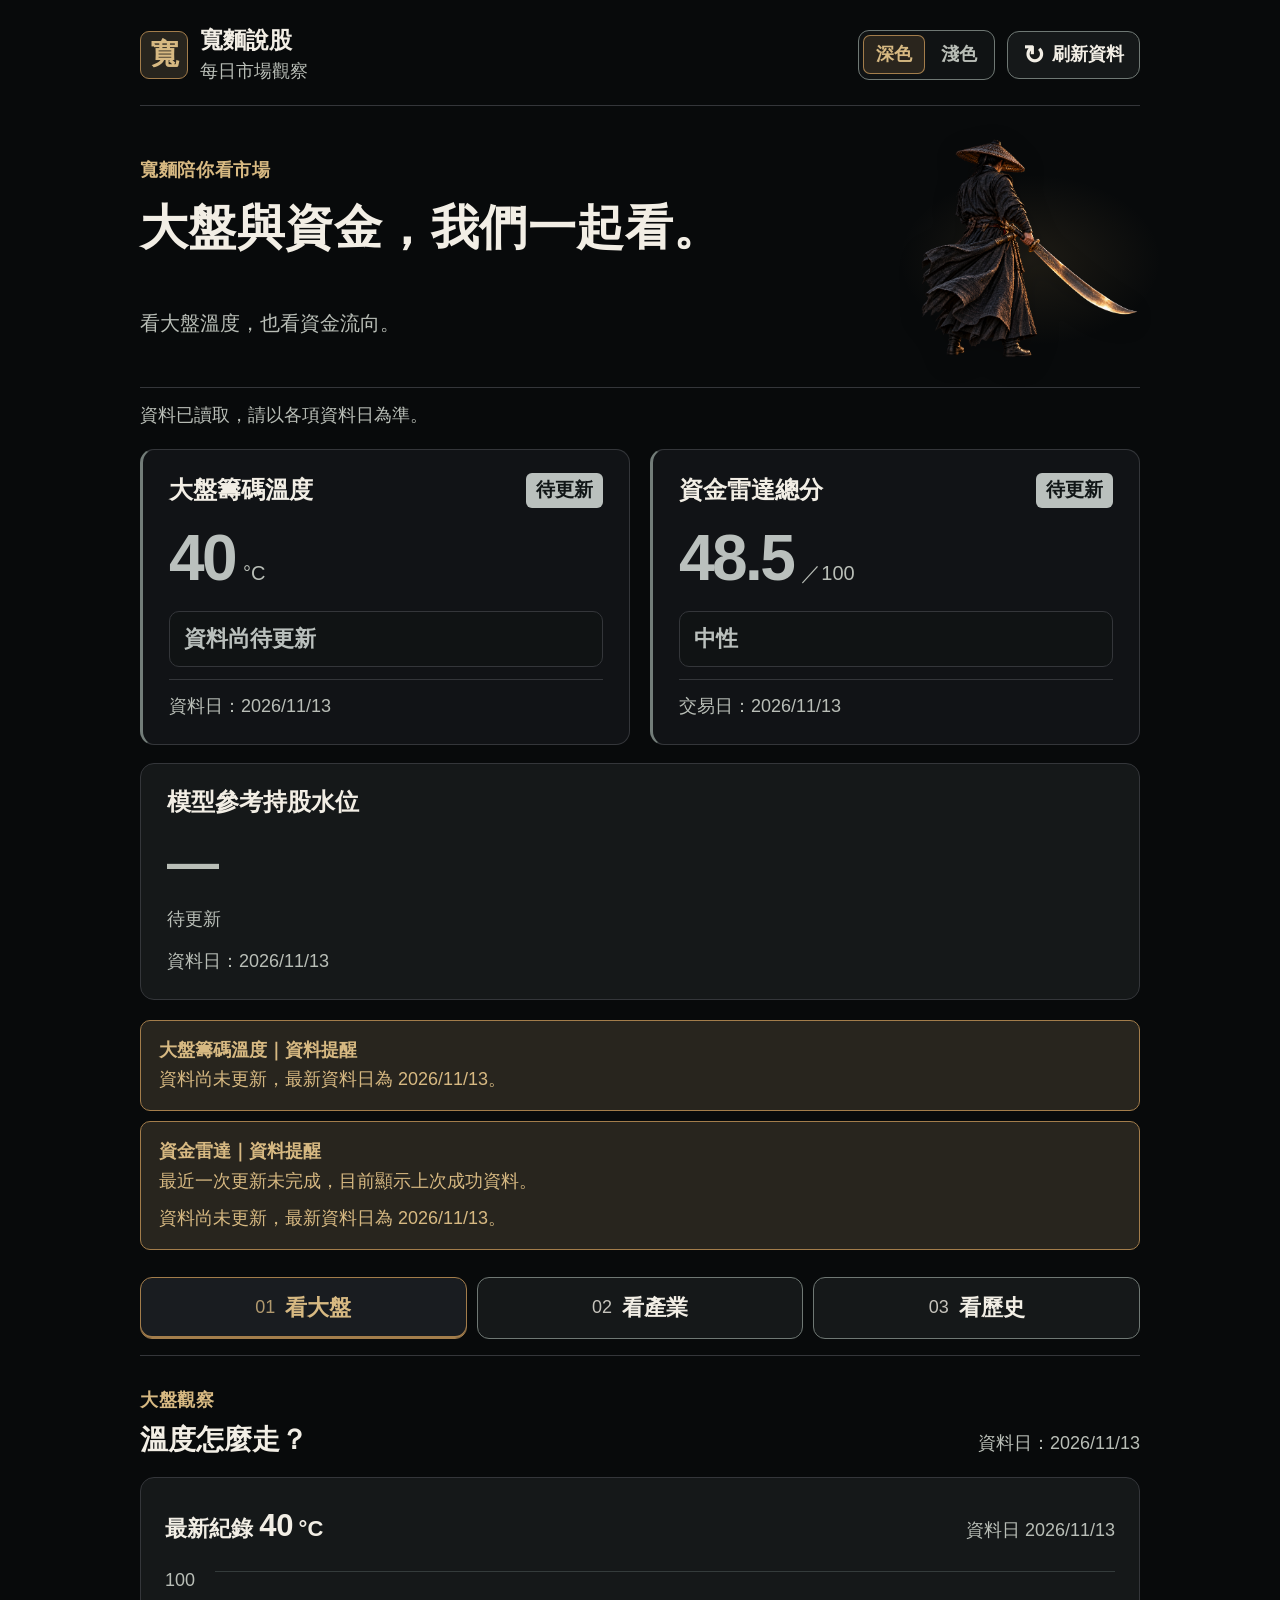
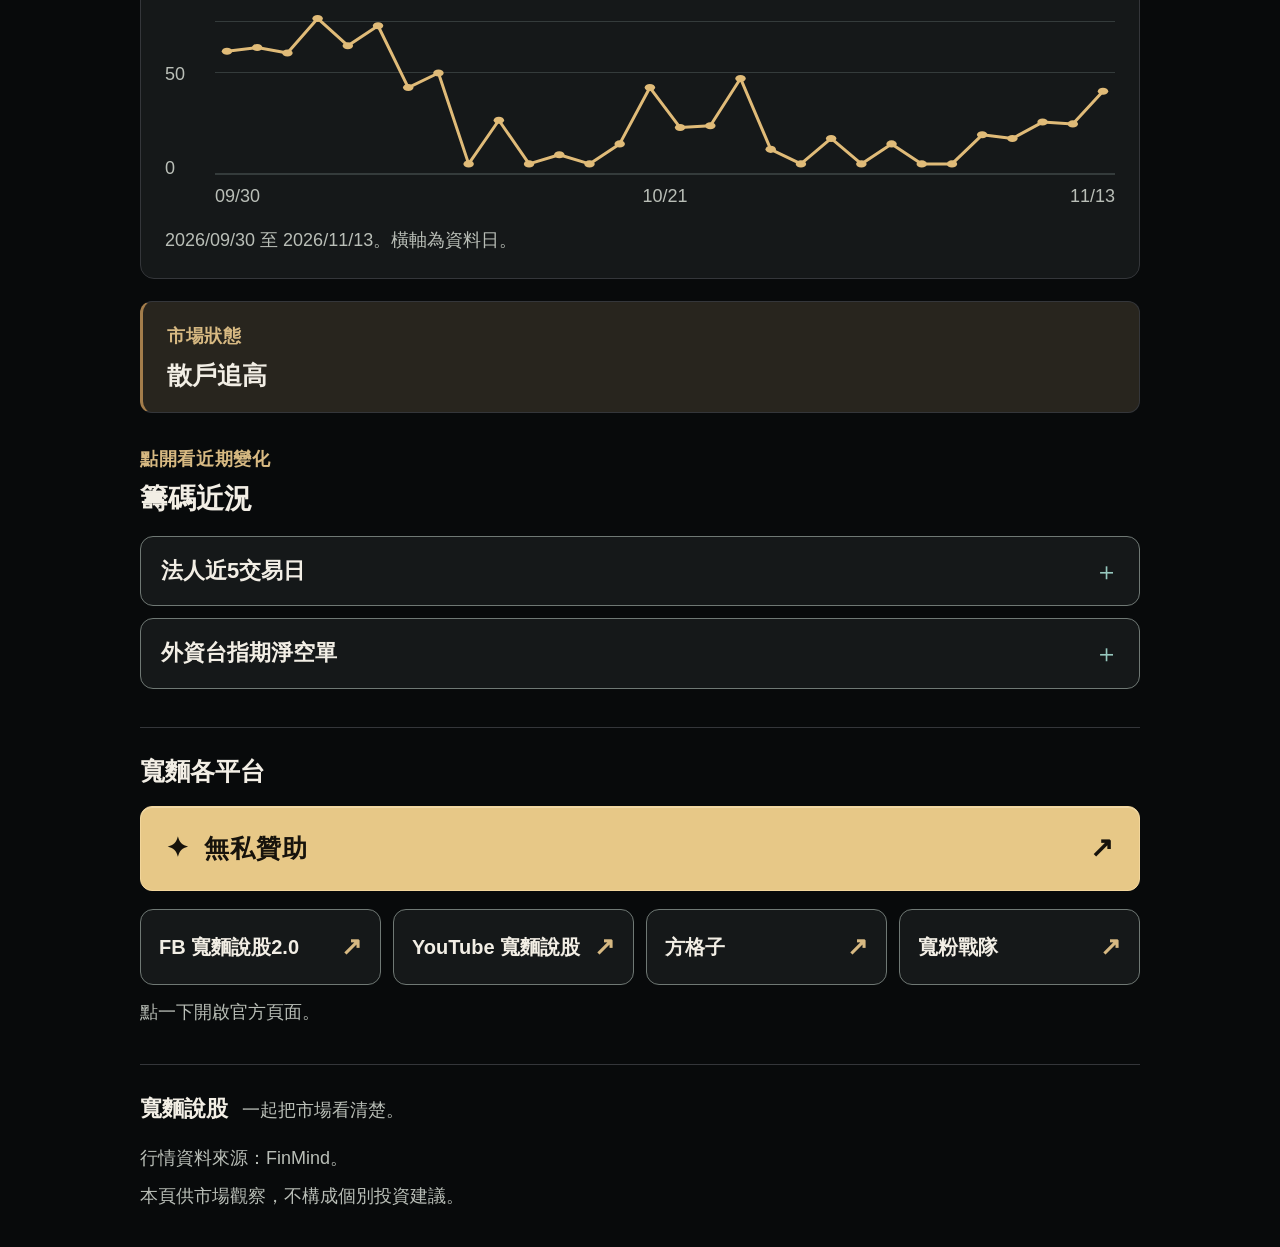
==== web/index.html @ a29a6647 "Update market summary" ====
<!doctype html>
<html lang="zh-Hant-TW" data-theme="dark">
  <head>
    <meta charset="UTF-8">
    <meta name="viewport" content="width=device-width, initial-scale=1">
    <meta id="theme-color" name="theme-color" content="#080A0B">
    <meta name="description" content="寬麵說股：一起看懂大盤籌碼溫度、產業資金與歷史變化。">
    <title>寬麵說股｜大盤與資金雷達</title>
    <script>
      (() => {
        let theme = "dark";
        try { if (localStorage.getItem("kuanmian-theme") === "light") theme = "light"; } catch {}
        document.documentElement.dataset.theme = theme;
        document.getElementById("theme-color").setAttribute("content", theme === "light" ? "#F5F1E9" : "#080A0B");
      })();
    </script>
    <link rel="stylesheet" href="./styles.css?v=20261115-19">
    <script src="./app.js?v=20261115-19" defer></script>
  </head>
  <body>
    <a class="skip-link" href="#main-content">跳到主要內容</a>
    <div class="page-shell">
      <header class="site-header">
        <a class="brand" href="./" aria-label="寬麵說股首頁"><span class="brand-mark" aria-hidden="true">寬</span><span>寬麵說股<span class="brand-subtitle">每日市場觀察</span></span></a>
        <div class="header-actions">
          <button id="theme-toggle" class="theme-toggle" type="button" role="switch" aria-checked="true" aria-label="深色模式，切換為淺色"><span class="theme-option-dark" aria-hidden="true">深色</span><span class="theme-option-light" aria-hidden="true">淺色</span></button>
          <button id="refresh-button" class="refresh-button" type="button"><span aria-hidden="true">↻</span> 刷新資料</button>
        </div>
      </header>

      <main id="main-content">
        <section class="intro" aria-labelledby="page-title">
          <div class="intro-heading"><p class="eyebrow">寬麵陪你看市場</p><h1 id="page-title">大盤與資金，<br class="mobile-break">我們一起看。</h1></div>
          <div id="hero-character-slot" class="hero-character-slot" aria-hidden="true"><img src="./assets/xiaolangke.png?v=20261115-sword" alt="" width="1254" height="1254" decoding="async" draggable="false"></div>
          <p class="intro-copy">看大盤溫度，也看資金流向。</p>
        </section>

        <p id="load-status" class="load-status" role="status" aria-live="polite">正在讀取最新資料…</p>
        <section class="overview-grid" aria-label="市場總覽">
          <article id="temperature-card" class="overview-card temperature-card" data-signal="unavailable">
            <div class="card-topline"><h2>大盤籌碼溫度</h2><span id="temperature-signal" class="card-tag" role="status" aria-live="polite">讀取中</span></div>
            <div class="score-line"><strong id="temperature-score">—</strong><span id="temperature-scale" class="score-unit">°C</span></div>
            <p id="temperature-state" class="card-state">資料讀取中</p>
            <p id="temperature-date" class="data-date">資料日：—</p>
          </article>
          <article id="radar-card" class="overview-card radar-card" data-signal="unavailable">
            <div class="card-topline"><h2>資金雷達總分</h2><span id="radar-signal" class="card-tag" role="status" aria-live="polite">讀取中</span></div>
            <div class="score-line"><strong id="radar-score">—</strong><span id="radar-scale" class="score-unit">／100</span></div>
            <p id="radar-state" class="card-state">資料讀取中</p>
            <p id="radar-date" class="data-date">交易日：—</p>
          </article>
        </section>

        <section id="holding-reference-card" class="holding-reference-card" aria-labelledby="holding-reference-title" data-available="false">
          <h2 id="holding-reference-title">模型參考持股水位</h2>
          <strong id="holding-reference-value" class="holding-reference-value">—</strong>
          <p id="holding-reference-status" class="holding-reference-status" role="status" aria-live="polite">讀取中</p>
          <p id="holding-reference-date" class="holding-reference-date">資料日：—</p>
        </section>

        <div id="data-notices" class="data-notices" aria-live="polite"></div>

        <nav class="view-nav" aria-label="選擇觀察內容">
          <div class="view-tabs" role="tablist" aria-label="市場觀察分頁">
            <button id="tab-market" class="view-tab" type="button" role="tab" aria-selected="true" aria-controls="panel-market" tabindex="0" data-view="market"><span class="nav-number" aria-hidden="true">01</span>看大盤</button>
            <button id="tab-industry" class="view-tab" type="button" role="tab" aria-selected="false" aria-controls="panel-industry" tabindex="-1" data-view="industry"><span class="nav-number" aria-hidden="true">02</span>看產業</button>
            <button id="tab-history" class="view-tab" type="button" role="tab" aria-selected="false" aria-controls="panel-history" tabindex="-1" data-view="history"><span class="nav-number" aria-hidden="true">03</span>看歷史</button>
          </div>
        </nav>

        <section id="panel-market" class="view-panel" role="tabpanel" aria-labelledby="tab-market" tabindex="0">
          <div class="section-heading"><div><p class="eyebrow">大盤觀察</p><h2>溫度怎麼走？</h2></div><p id="market-chart-date" class="section-date">資料日：—</p></div>
          <div id="temperature-chart" class="chart-card"><p class="empty-state">正在讀取溫度趨勢…</p></div>
          <article id="structure-card" class="structure-card"><p class="empty-state">正在讀取市場狀態…</p></article>
          <section class="chips-section" aria-labelledby="chips-title">
            <div class="section-heading"><div><p class="eyebrow">點開看近期變化</p><h2 id="chips-title">籌碼近況</h2></div></div>
            <div class="chips-disclosures">
              <article class="chips-disclosure">
                <button class="chips-toggle" type="button" aria-expanded="false" aria-controls="chips-institutional" data-disclosure="chips-institutional"><span>法人近5交易日</span><span class="disclosure-symbol" aria-hidden="true">＋</span></button>
                <div id="chips-institutional" class="chips-content" hidden><p class="empty-state">尚未取得資料。</p></div>
              </article>
              <article class="chips-disclosure">
                <button class="chips-toggle" type="button" aria-expanded="false" aria-controls="chips-futures" data-disclosure="chips-futures"><span id="chips-futures-title">外資台指期淨空單</span><span class="disclosure-symbol" aria-hidden="true">＋</span></button>
                <div id="chips-futures" class="chips-content" hidden><p class="empty-state">尚未取得資料。</p></div>
              </article>
            </div>
          </section>
        </section>

        <section id="panel-industry" class="view-panel" role="tabpanel" aria-labelledby="tab-industry" tabindex="0" hidden>
          <div class="section-heading"><div><p class="eyebrow">產業資金觀察</p><h2>細產業資金前 10</h2></div><p id="industry-date" class="section-date">資料日：—</p></div>
          <p id="industry-description" class="section-description">只列資金分數前 10 個細產業，點開看產業變化。</p>
          <div id="industry-list" class="industry-list"><p class="empty-state">正在讀取產業資料…</p></div>
        </section>

        <section id="panel-history" class="view-panel" role="tabpanel" aria-labelledby="tab-history" tabindex="0" hidden>
          <div class="section-heading"><div><p class="eyebrow">回頭看變化</p><h2>兩套紀錄，分開看</h2></div></div>
          <p class="section-description">溫度依來源資料日排列；雷達依每日整理日排列。雷達整理日並非交易日，主卡另列最新來源交易日。</p>
          <section class="history-section" aria-labelledby="temperature-history-title">
            <div class="history-heading"><h3 id="temperature-history-title">大盤籌碼溫度</h3><p id="temperature-history-dates" class="section-date">資料期間：—</p></div>
            <div id="temperature-history-chart" class="chart-card"><p class="empty-state">正在讀取歷史資料…</p></div>
            <div id="temperature-history-records"></div>
          </section>
          <section class="history-section" aria-labelledby="radar-history-title">
            <div class="history-heading"><h3 id="radar-history-title">資金分數歷史</h3><p id="radar-history-dates" class="section-date">整理期間：—</p></div>
            <div id="radar-history-chart" class="chart-card"><p class="empty-state">正在讀取歷史資料…</p></div>
            <div id="radar-history-records"></div>
          </section>
        </section>
        <section class="platform-section" aria-labelledby="platform-title">
          <h2 id="platform-title">寬麵各平台</h2>
          <a class="support-link" href="https://portaly.cc/widenoodlestalkstocks/support" target="_blank" rel="noopener noreferrer"><span class="support-mark" aria-hidden="true">✦</span><span>無私贊助</span><span class="support-open" aria-hidden="true">↗</span></a>
          <nav class="platform-grid" aria-label="寬麵各平台連結">
            <a class="platform-link" href="https://www.facebook.com/Windenoodles" target="_blank" rel="noopener noreferrer"><span>FB 寬麵說股2.0</span><span class="platform-open" aria-hidden="true">↗</span></a>
            <a class="platform-link" href="https://www.youtube.com/@widenoodlestalkstocks" target="_blank" rel="noopener noreferrer" aria-label="YouTube 寬麵說股"><span>YouTube <span class="platform-name">寬麵說股</span></span><span class="platform-open" aria-hidden="true">↗</span></a>
            <a class="platform-link" href="https://vocus.cc/salon/widenoodlestalkstock" target="_blank" rel="noopener noreferrer" aria-label="方格子 寬麵的股海踏浪筆記"><span>方格子</span><span class="platform-open" aria-hidden="true">↗</span></a>
            <a class="platform-link" href="https://portaly.cc/widenoodlestalkstocks/pages/about" target="_blank" rel="noopener noreferrer" aria-label="寬粉戰隊 官方加入流程"><span>寬粉戰隊</span><span class="platform-open" aria-hidden="true">↗</span></a>
          </nav>
          <p class="platform-hint">點一下開啟官方頁面。</p>
        </section>
      </main>

      <footer class="site-footer">
        <div class="footer-brand">寬麵說股<span>一起把市場看清楚。</span></div>
        <p>行情資料來源：FinMind。</p>
        <p>本頁供市場觀察，不構成個別投資建議。</p>
      </footer>
    </div>
    <noscript><p class="noscript-message">請啟用瀏覽器的 JavaScript，以查看資料與切換內容。</p></noscript>
  </body>
</html>
---- web/styles.css ----
:root{color-scheme:dark;--bg:#080A0B;--panel:#151819;--panel-deep:#101314;--line:#34363A;--control-line:#6F7874;--text:#F2EEE5;--muted:#B9BEB7;--gold:#A37D4B;--gold-text:#D7B982;--gold-soft:#28251E;--cyan:#96C8BE;--teal-soft:#182725;--hover:#222724;--selected:#2A251D;--selected-ink:#D7B982;--tab-active:#191C20;--chart-grid:#343B3B;--chart-temperature:#E0BB78;--chart-radar:#96C8BE;--signal-tag-text:#111617;--radius:14px}
:root[data-theme="light"]{color-scheme:light;--bg:#F5F1E9;--panel:#FFFDFA;--panel-deep:#EEEAE1;--line:#CBC6BA;--control-line:#858575;--text:#253B3C;--muted:#505F5D;--gold:#AC854B;--gold-text:#77531F;--gold-soft:#EEE3CE;--cyan:#28615C;--teal-soft:#E3EFEB;--hover:#EDE7D9;--selected:#294544;--selected-ink:#FFFDF6;--chart-grid:#D8D1C2;--chart-temperature:#94682D;--chart-radar:#28615C;--signal-tag-text:#FFFFFF}
*{box-sizing:border-box}
html{scroll-behavior:smooth;scroll-padding-top:100px}
body{margin:0;background:var(--bg);color:var(--text);font-family:"Noto Sans TC","Microsoft JhengHei",-apple-system,BlinkMacSystemFont,"Segoe UI",sans-serif;font-size:18px;line-height:1.65;-webkit-font-smoothing:antialiased}
button,a{-webkit-tap-highlight-color:transparent;touch-action:manipulation}
button{font:inherit;color:inherit;cursor:pointer}
button:disabled{cursor:wait;opacity:.65}
a{color:var(--cyan);text-underline-offset:5px}
button:focus-visible,a:focus-visible,summary:focus-visible,[tabindex="0"]:focus-visible{outline:3px solid var(--cyan);outline-offset:5px}
button:focus:not(:focus-visible),[tabindex="0"]:focus:not(:focus-visible){outline:none}
[hidden]{display:none!important}
h1,h2,h3,p{margin:0}
h1,h2,h3{line-height:1.35}
h2{font-size:28px;font-weight:750}
h3{font-size:23px}
.page-shell{width:min(1064px,100%);margin:auto;padding:0 32px}
.skip-link{position:absolute;top:-90px;left:20px;z-index:30;background:var(--text);color:var(--panel);padding:10px 18px;border-radius:8px}
.skip-link:focus{top:10px}
.site-header{display:flex;align-items:center;justify-content:space-between;gap:18px;padding:26px 0 22px;border-bottom:1px solid var(--line)}
.brand{display:flex;align-items:center;gap:12px;text-decoration:none;color:var(--text);font-size:23px;font-weight:750;line-height:1.3}
.brand-mark{display:grid;place-items:center;width:48px;height:48px;border:1px solid var(--gold);border-radius:9px;background:var(--gold-soft);color:var(--gold-text);font-family:"Noto Serif TC","PMingLiU",serif;font-size:29px}
.brand-subtitle{display:block;margin-top:4px;color:var(--muted);font-size:18px;font-weight:400}
.refresh-button{flex-shrink:0;display:flex;align-items:center;justify-content:center;gap:7px;min-height:48px;padding:8px 15px;background:var(--panel);border:1px solid var(--control-line);border-radius:12px;font-size:18px;font-weight:600}
.refresh-button>span{font-size:26px;line-height:1}
.header-actions{display:flex;align-items:center;gap:12px}
.theme-toggle{display:flex;align-items:center;gap:3px;min-height:50px;padding:4px;border:1px solid var(--control-line);border-radius:11px;background:var(--panel-deep);font-size:18px;font-weight:650;line-height:1.4}
.theme-toggle>span{display:block;min-width:62px;padding:7px 12px;border-radius:7px;color:var(--muted)}
:root:not([data-theme="light"]) .theme-option-dark,:root[data-theme="light"] .theme-option-light{background:var(--selected);color:var(--selected-ink);box-shadow:inset 0 0 0 1px var(--gold)}
:root[data-theme="light"]{--tab-active:#EEE3CE}
.intro{position:relative;display:grid;grid-template-columns:minmax(0,1fr) 220px;column-gap:28px;row-gap:10px;align-items:center;padding:32px 0 30px;margin-bottom:10px}
.intro::after{content:"";position:absolute;bottom:0;left:0;width:100%;height:1px;background:var(--line);pointer-events:none}
.intro-heading{grid-column:1;grid-row:1;min-width:0}
.eyebrow{color:var(--gold-text);font-size:18px;font-weight:650;letter-spacing:.035em}
.intro h1{margin-top:10px;font-size:clamp(34px,4.6vw,48px);letter-spacing:.01em}
.intro-copy{grid-column:1;grid-row:2;color:var(--muted);font-size:20px;max-width:700px}
.mobile-break{display:none}
.hero-character-slot{position:relative;isolation:isolate;grid-column:2;grid-row:1/span 2;justify-self:end;align-self:center;width:220px;max-height:220px;pointer-events:none}
.hero-character-slot::before{content:"";position:absolute;z-index:-1;inset:15% -12% 4%;border-radius:50%;background:radial-gradient(ellipse,rgba(183,150,94,.13),transparent 68%)}
.hero-character-slot img{display:block;width:100%;height:auto;max-height:220px;object-fit:contain;filter:drop-shadow(0 6px 12px rgba(0,0,0,.2))}
.hero-character-slot:empty{display:none}
.intro:has(.hero-character-slot:empty){grid-template-columns:minmax(0,1fr)}
.load-status{color:var(--muted);margin:13px 0 18px;min-height:30px;font-size:18px}
.overview-grid{display:grid;grid-template-columns:1fr 1fr;gap:20px}
.overview-card{display:flex;flex-direction:column;padding:23px 26px;border:1px solid var(--line);border-radius:var(--radius);background:var(--panel);min-width:0}
.radar-card{border-top-color:var(--cyan)}
.card-topline{display:flex;align-items:center;justify-content:space-between;gap:8px;flex-wrap:wrap}
.card-topline h2{font-size:24px}
.card-tag{font-size:18px;color:var(--gold-text);background:var(--gold-soft);padding:2px 10px;border-radius:7px;max-width:100%;white-space:normal;overflow-wrap:anywhere}
.radar-card .card-tag{color:var(--cyan);background:var(--teal-soft)}
.score-line{display:flex;align-items:baseline;flex-wrap:wrap;gap:6px 8px;min-width:0;max-width:100%;margin-top:12px;line-height:1.25}
.score-line strong{font-size:64px;font-weight:750;line-height:1.2;letter-spacing:-.04em;color:var(--text);font-variant-numeric:tabular-nums}
.score-unit{font-size:20px;color:var(--muted);white-space:nowrap}
.card-state{align-self:stretch;min-width:0;max-width:100%;margin:14px 0 0;padding:10px 14px;border:1px solid var(--line);border-radius:10px;background:var(--panel-deep);font-size:22px;font-weight:650;line-height:1.55;white-space:normal;overflow-wrap:anywhere}
.data-date{margin-top:12px;padding-top:12px;border-top:1px solid var(--line);font-size:18px;color:var(--muted);overflow-wrap:anywhere}
.data-notices:empty{display:none}
.holding-reference-card{display:flex;flex-direction:column;min-width:0;margin-top:18px;padding:22px 26px;border:1px solid var(--line);border-radius:var(--radius);background:var(--panel)}
.holding-reference-card h2{font-size:24px;overflow-wrap:anywhere}
.holding-reference-value{display:block;max-width:100%;margin-top:12px;color:var(--gold-text);font-size:52px;font-weight:750;line-height:1.2;font-variant-numeric:tabular-nums;overflow-wrap:anywhere}
.holding-reference-status{margin-top:12px;color:var(--muted);font-size:18px;overflow-wrap:anywhere}
.holding-reference-date{margin-top:12px;color:var(--muted);font-size:18px;overflow-wrap:anywhere}
.holding-reference-card[data-available="false"] .holding-reference-value{color:var(--muted)}
@media(max-width:600px){.holding-reference-card{padding:18px;margin-top:15px}.holding-reference-card h2{font-size:22px}.holding-reference-value{font-size:48px}}
.data-notices{margin-top:20px}
.notice{padding:15px 18px;margin-top:10px;border:1px solid var(--gold);border-radius:10px;background:var(--gold-soft);color:var(--gold-text);overflow-wrap:anywhere}
.notice strong{display:block}
.notice p+p{margin-top:8px}
.view-nav{position:sticky;top:0;z-index:10;background:var(--bg);padding:18px 0 16px;border-bottom:1px solid var(--line);margin-top:9px}
.view-tabs{display:grid;grid-template-columns:repeat(3,minmax(0,1fr));gap:10px}
.view-tab{display:flex;justify-content:center;align-items:center;gap:10px;min-height:62px;padding:12px 8px;border:1px solid var(--control-line);border-radius:12px;background:var(--panel);font-size:22px;font-weight:700;white-space:nowrap}
.view-tab[aria-selected="true"]{color:var(--gold-text);border-color:var(--gold);background:var(--tab-active,var(--gold-soft));box-shadow:inset 0 -2px 0 var(--gold)}
.nav-number{font-size:18px;opacity:.8;font-weight:500}
.view-panel{padding:30px 0 0;min-height:320px}
.section-heading{display:flex;align-items:end;justify-content:space-between;gap:16px;margin-bottom:18px}
.section-heading .eyebrow{margin-bottom:5px}
.section-date{color:var(--muted);font-size:18px}
.section-description{font-size:19px;color:var(--muted);margin-bottom:21px}
.chart-card{border:1px solid var(--line);border-radius:var(--radius);background:var(--panel);padding:22px 24px}
.chart-top{display:flex;align-items:baseline;justify-content:space-between;gap:12px;flex-wrap:wrap;margin-bottom:20px}
.chart-current{font-size:22px;font-weight:650}
.chart-current strong{font-size:31px;color:var(--text);margin-right:5px}
.chart-current.cyan strong{color:var(--cyan)}
.chart-window{font-size:18px;color:var(--muted)}
.plot-layout{display:grid;grid-template-columns:40px minmax(0,1fr);column-gap:10px}
.chart-axis-y{display:flex;flex-direction:column;justify-content:space-between;padding-bottom:31px;color:var(--muted);font-size:18px;line-height:1}
.plot-main{min-width:0}
.plot-area{height:204px;position:relative;background:repeating-linear-gradient(to bottom,transparent 0,transparent calc(25% - 1px),var(--chart-grid) calc(25% - 1px),var(--chart-grid) 25%);border-top:1px solid var(--chart-grid);border-bottom:1px solid var(--chart-grid)}
.plot-area svg{width:100%;height:100%;display:block;overflow:visible}
.chart-axis-x{display:flex;justify-content:space-between;gap:8px;color:var(--muted);font-size:18px;line-height:1.3;margin-top:10px}
.chart-axis-x span:nth-child(2){text-align:center}
.chart-axis-x span:last-child{text-align:right}
.chart-caption{color:var(--muted);font-size:18px;margin-top:18px}
.empty-state{padding:26px 8px;color:var(--muted);text-align:center;font-size:19px;overflow-wrap:anywhere}
.structure-card{margin:22px 0 32px;border:1px solid var(--line);border-left:3px solid var(--gold);border-radius:12px;padding:20px 24px;background:var(--gold-soft)}
.structure-card h3{font-size:25px;margin-top:7px}
.industry-list{display:grid;gap:11px}
.industry-item{border:1px solid var(--control-line);border-radius:13px;background:var(--panel);overflow:hidden}
.industry-toggle{width:100%;min-height:82px;display:flex;align-items:center;gap:15px;padding:15px 20px;border:0;background:transparent;text-align:left}
.industry-rank{display:grid;place-items:center;width:32px;height:32px;min-width:32px;background:var(--gold-soft);border-radius:8px;font-size:18px;color:var(--gold-text);font-variant-numeric:tabular-nums}
.industry-name{font-size:21px;font-weight:650;flex:1;overflow-wrap:anywhere;min-width:0}
.industry-score{font-size:29px;color:var(--text);font-weight:750;font-variant-numeric:tabular-nums;white-space:nowrap}
.industry-metrics{display:flex;align-items:center;flex-wrap:wrap;gap:8px 12px;min-width:0}
.industry-delta{display:inline-flex;align-items:center;gap:5px;padding:3px 8px;border-radius:7px;background:var(--gold-soft);color:var(--muted);font-size:20px;font-weight:700;line-height:1.5;font-variant-numeric:tabular-nums;white-space:nowrap}
.industry-delta[data-direction="up"]{color:#FFFFFF;background:#C1121F}
.industry-delta[data-direction="down"]{color:#FFFFFF;background:#006B3C}
.industry-toggle .disclosure-symbol,.chips-toggle .disclosure-symbol{flex-shrink:0;color:var(--cyan);font-weight:400;font-size:25px;line-height:1}
.industry-detail{border-top:1px solid var(--line);padding:19px 22px;background:var(--panel-deep);font-size:18px}
.detail-grid{display:grid;grid-template-columns:1fr 1fr;gap:17px;margin:0}
.detail-grid div{min-width:0}
.detail-grid dt{color:var(--muted);font-size:18px;margin-bottom:3px}
.detail-grid dd{margin:0;font-size:21px;font-weight:650;overflow-wrap:anywhere}
.detail-source{font-size:18px;color:var(--muted);margin-top:15px}
.industry-trend{min-width:0;margin:0 0 22px;padding-bottom:20px;border-bottom:1px solid var(--line)}
.industry-trend h3{font-size:21px;line-height:1.5;overflow-wrap:anywhere}
.industry-trend-meta{display:flex;justify-content:space-between;gap:5px 14px;flex-wrap:wrap;margin-top:7px;color:var(--muted);font-size:18px;line-height:1.5}
.industry-trend-plot{height:134px;margin-top:13px;position:relative}
.industry-trend-drawing{position:absolute;inset:8px 0}
.industry-trend-drawing svg{display:block;width:100%;height:100%;overflow:visible}
.industry-trend-grid line{stroke:var(--chart-grid);stroke-width:1}
.industry-trend-line{stroke:var(--chart-radar);stroke-width:3;stroke-linecap:round;stroke-linejoin:round}
.industry-trend-point{position:absolute;width:9px;height:9px;border-radius:50%;border:2px solid var(--panel-deep);background:var(--chart-radar);box-shadow:0 0 0 1px var(--chart-radar);transform:translate(-50%,-50%);pointer-events:none}
.industry-trend-values{display:grid;grid-template-columns:repeat(var(--trend-days),minmax(0,1fr));gap:4px;margin:8px 0 0;text-align:center}
.industry-trend-values>div{min-width:0}
.industry-trend-values dt{font-size:17px;line-height:1.4;color:var(--muted);overflow-wrap:anywhere}
.industry-trend-values dd{margin:5px 0 0;font-size:22px;line-height:1.4;font-weight:700;font-variant-numeric:tabular-nums;letter-spacing:-.025em;overflow-wrap:anywhere}
.industry-trend-empty,.industry-trend-gap,.industry-trend-caption{margin-top:12px;color:var(--muted);font-size:18px;overflow-wrap:anywhere}
.sr-only{position:absolute;width:1px;height:1px;padding:0;margin:-1px;overflow:hidden;clip-path:inset(50%);white-space:nowrap;border:0}
@media(max-width:360px){.industry-detail{padding-left:14px;padding-right:14px}.industry-trend h3{font-size:20px}.industry-trend-values dt{font-size:16px}.industry-trend-values{gap:5px}.industry-trend-values>div{padding:7px 0;border-radius:7px;background:var(--panel)}.industry-trend-values dd{letter-spacing:-.04em}}
.history-section{margin-top:29px}
.history-heading{margin-bottom:15px}
.history-heading h3{font-size:25px;margin-bottom:7px}
.history-records{margin-top:13px;border:1px solid var(--control-line);border-radius:12px;background:var(--panel);overflow:hidden}
.history-records summary{cursor:pointer;min-height:56px;padding:13px 18px;color:var(--cyan);font-size:19px;font-weight:600}
.history-row{display:flex;justify-content:space-between;align-items:baseline;gap:12px;padding:11px 18px;border-top:1px solid var(--line);font-size:18px}
.history-row strong{font-size:21px;color:var(--text);font-variant-numeric:tabular-nums}
.history-row.cyan strong{color:var(--cyan)}
.chips-section{margin-top:30px}
.chips-disclosures{display:grid;gap:12px}
.chips-disclosure{border:1px solid var(--control-line);border-radius:13px;background:var(--panel);overflow:hidden}
.chips-toggle{display:flex;align-items:center;justify-content:space-between;gap:15px;width:100%;min-height:66px;padding:16px 20px;border:0;background:transparent;text-align:left;font-size:22px;font-weight:650}
.chips-toggle>span:first-child{min-width:0;overflow-wrap:anywhere}
.chips-content{border-top:1px solid var(--line);padding:20px;background:var(--panel-deep)}
.chips-intro{color:var(--muted);font-size:18px;margin-bottom:16px}
.chips-day-list{display:grid;gap:12px}
.chips-day{display:grid;grid-template-columns:150px minmax(0,1fr);gap:16px;padding:17px;border:1px solid var(--line);border-radius:11px;background:var(--panel)}
.chips-day h3{font-size:20px;align-self:center}
.chips-institution-values{display:grid;grid-template-columns:repeat(3,minmax(0,1fr));gap:12px;margin:0}
.chips-institution-values div{min-width:0}
.chips-institution-values dt{font-size:18px;color:var(--muted);margin-bottom:4px}
.chips-institution-values dd{margin:0;font-size:23px;font-weight:650;font-variant-numeric:tabular-nums;overflow-wrap:anywhere}
.chips-result-grid{display:grid;grid-template-columns:1fr 1fr;gap:20px;margin:0}
.chips-result-grid div{min-width:0}
.chips-result-grid dt{font-size:18px;color:var(--muted);margin-bottom:6px}
.chips-result-grid dd{margin:0;font-size:28px;font-weight:650;overflow-wrap:anywhere}
.chips-result-unit{font-size:18px;font-weight:400;margin-left:6px;color:var(--muted);white-space:nowrap}
.chips-result-date{font-size:18px;color:var(--muted);margin-top:17px}
.chips-missing{font-size:18px;color:var(--muted);margin-top:12px}
.chips-direction{font-size:18px;color:var(--muted);margin-top:9px}
.platform-section{margin-top:38px;padding-top:27px;border-top:1px solid var(--line)}
.platform-section h2{font-size:25px;margin-bottom:18px}
.platform-grid{display:grid;grid-template-columns:repeat(4,minmax(0,1fr));gap:12px}
.platform-link{display:flex;align-items:center;justify-content:space-between;gap:12px;min-height:76px;padding:17px 18px;border:1px solid var(--control-line);border-radius:13px;background:var(--panel);color:var(--text);text-decoration:none;font-size:20px;font-weight:650;line-height:1.5}
.platform-link>span:first-child{min-width:0;overflow-wrap:anywhere}
.platform-name{white-space:nowrap}
.platform-open{flex-shrink:0;color:var(--gold-text);font-size:25px}
.platform-hint{margin-top:13px;color:var(--muted);font-size:18px}
.site-footer{margin-top:37px;padding:26px 0 35px;border-top:1px solid var(--line);font-size:18px;color:var(--muted)}
.site-footer p+p{margin-top:8px}
.footer-brand{display:flex;gap:14px;align-items:baseline;flex-wrap:wrap;font-size:22px;color:var(--text);font-weight:700;margin-bottom:17px}
.footer-brand span{font-size:18px;color:var(--muted);font-weight:400}
.noscript-message{padding:24px;font-size:20px;max-width:800px;margin:auto}
@media(hover:hover){.refresh-button:hover,.theme-toggle:hover,.industry-toggle:hover,.chips-toggle:hover{background:var(--hover)}.view-tab:not([aria-selected="true"]):hover{border-color:var(--gold);background:var(--hover)}.platform-link:hover{border-color:var(--gold);background:var(--hover)}}
@media(max-width:700px){
  .page-shell{padding:0 20px}.site-header{flex-wrap:wrap;gap:14px;padding-top:18px;padding-bottom:16px}.brand{font-size:21px;gap:10px}.brand-mark{width:44px;height:44px;font-size:25px}.brand-subtitle{display:none}.header-actions{width:100%;justify-content:space-between;gap:12px}.refresh-button{padding:8px 12px}.theme-toggle{min-height:48px}.theme-toggle>span{padding:6px 12px}
  .intro{grid-template-columns:minmax(0,1fr) clamp(112px,34vw,144px);column-gap:12px;row-gap:12px;padding:25px 0 25px}.intro h1{font-size:34px}.intro-copy{grid-column:1/-1;grid-row:2;font-size:18px}.mobile-break{display:block}.hero-character-slot{grid-row:1;width:100%;max-height:144px}.hero-character-slot img{max-height:144px}
  .load-status{margin:12px 0 15px}.overview-grid{gap:12px}.overview-card{padding:18px 17px}.card-topline h2{font-size:21px}.score-line strong{font-size:52px}.score-unit{font-size:18px}.card-state{font-size:20px}
  .view-tab{font-size:21px;min-height:59px;gap:5px}.nav-number{display:none}.view-tabs{gap:8px}.view-panel{padding-top:25px}.section-heading{align-items:start;flex-direction:column;gap:8px}h2{font-size:27px}
  .chart-card{padding:19px 16px}.chart-top{gap:5px}.plot-area{height:180px}.plot-layout{grid-template-columns:35px minmax(0,1fr);column-gap:7px}.chart-axis-x{gap:2px}.structure-card{padding:20px}.structure-card h3{font-size:24px}
  .industry-toggle{display:grid;grid-template-columns:32px minmax(0,1fr) auto;gap:5px 11px;padding:14px 16px}.industry-rank{grid-column:1;grid-row:1/span 2;align-self:center}.industry-name{grid-column:2;grid-row:1;font-size:20px}.industry-metrics{grid-column:2;grid-row:2;gap:8px 12px}.industry-toggle .disclosure-symbol{grid-column:3;grid-row:1/span 2}.industry-score{font-size:27px}.industry-delta{font-size:19px}.industry-detail{padding:17px 18px}.detail-grid{gap:14px}
  .chips-toggle{font-size:21px;padding:15px 18px}.chips-content{padding:18px}.chips-day{grid-template-columns:1fr;gap:13px;padding:16px}.chips-result-grid{gap:17px}.chips-result-grid dd{font-size:25px}.chips-institution-values{gap:9px}.chips-institution-values dd{font-size:22px}
  .platform-grid{grid-template-columns:repeat(2,minmax(0,1fr))}.platform-link{min-height:88px;padding:15px 16px;font-size:20px}
}
@media(max-width:600px){
  .overview-grid{grid-template-columns:1fr;gap:13px}.overview-card{padding:17px 20px}.card-topline h2{font-size:23px}.card-tag{font-size:18px;padding:2px 8px}.score-line strong{font-size:48px}.card-state{font-size:20px}
}
@media(max-width:360px){
  .page-shell{padding:0 14px}.brand{font-size:20px;gap:8px}.brand-mark{width:38px;height:42px;font-size:24px}.refresh-button{padding:8px}.refresh-button>span{font-size:23px}
  .intro{grid-template-columns:minmax(0,1fr) clamp(96px,calc(100vw - 224px),112px);column-gap:10px;padding-top:22px}.intro h1{font-size:28px}.hero-character-slot{width:100%;max-height:112px}.hero-character-slot img{max-height:112px}
  .overview-card .card-topline h2{font-size:21px}.overview-card .card-tag{font-size:18px;padding:2px 6px}.data-date{line-height:1.5}
  .view-tab{font-size:20px;padding:11px 4px}.view-tabs{gap:6px}.chart-card{padding:18px 12px}.chart-axis-x span:nth-child(2){display:none}.plot-layout{grid-template-columns:34px minmax(0,1fr);column-gap:5px}.structure-card{padding:19px 17px}.notice{padding:14px}
  .industry-toggle{padding:13px 12px;gap:8px}.industry-name{font-size:19px}.industry-rank{width:28px;min-width:28px;height:30px}.industry-score{font-size:25px}
  .chips-toggle{font-size:20px;padding:15px 16px}.chips-content{padding:15px}.chips-day{padding:14px}.chips-institution-values{grid-template-columns:1fr;gap:8px}.chips-institution-values div{display:flex;align-items:baseline;justify-content:space-between;gap:12px}.chips-institution-values dt{margin:0}.chips-institution-values dd{font-size:22px}.chips-result-grid{grid-template-columns:1fr;gap:15px}
  .platform-link{padding:14px 12px;gap:7px;font-size:19px}
}
@media(prefers-reduced-motion:reduce){html{scroll-behavior:auto}*{animation:none!important;transition:none!important}}
.support-link{display:flex;align-items:center;justify-content:center;gap:14px;min-height:82px;margin-bottom:18px;padding:18px 25px;border:1px solid #F2D69C;border-radius:12px;background:#E7C887;box-shadow:inset 0 1px 0 rgba(255,255,255,.3);color:#17130C;text-decoration:none;font-size:25px;font-weight:800;letter-spacing:.04em}.support-mark{font-size:27px;color:#17130C}.support-open{margin-left:auto;font-size:28px;color:#17130C}.support-link>span:nth-child(2){margin-right:auto}.support-link:focus-visible{outline:3px solid var(--text);outline-offset:5px}@media(hover:hover){.support-link:hover{background:#F0D69F}}@media(max-width:600px){.support-link{min-height:76px;padding:17px 21px;font-size:24px}}

/* Overview status palette. */
.overview-card[data-signal]{--signal-fill:#111316;--signal-ink:#BAC0BD;--signal-border:#737D79;background:var(--signal-fill);border:1px solid var(--line);border-left:3px solid var(--signal-border);box-shadow:none}
.overview-card[data-signal="strong"]{--signal-fill:#132025;--signal-ink:#A4D6DA;--signal-border:#6DA8AF}
.overview-card[data-signal="positive"]{--signal-fill:#142019;--signal-ink:#A3D5BE;--signal-border:#75AB93}
.overview-card[data-signal="neutral"]{--signal-fill:#151719;--signal-ink:#C9C5BC;--signal-border:#8E918C}
.overview-card[data-signal="weak"],.overview-card[data-signal="caution"],.overview-card[data-signal="warm"]{--signal-fill:#1C1813;--signal-ink:#F4BD72;--signal-border:#D49E53}
.overview-card[data-signal="risk"],.overview-card[data-signal="danger"],.overview-card[data-signal="hot"]{--signal-fill:#211719;--signal-ink:#F2A29A;--signal-border:#D76F66}
.overview-card[data-signal="cool"]{--signal-fill:#132024;--signal-ink:#A4D1D7;--signal-border:#75ADB6}
.overview-card[data-signal="cold"]{--signal-fill:#131D29;--signal-ink:#A7C9E9;--signal-border:#7DABD5}
:root[data-theme="light"] .overview-card[data-signal]{--signal-fill:#EEEFEF;--signal-ink:#555D62;--signal-border:#8A9195}
:root[data-theme="light"] .overview-card[data-signal="strong"]{--signal-fill:#E6F0F6;--signal-ink:#174C65;--signal-border:#245F79}
:root[data-theme="light"] .overview-card[data-signal="positive"]{--signal-fill:#E8F3EE;--signal-ink:#1D5660;--signal-border:#2F6C6E}
:root[data-theme="light"] .overview-card[data-signal="neutral"]{--signal-fill:#F5F1E8;--signal-ink:#655B47;--signal-border:#93866B}
:root[data-theme="light"] .overview-card[data-signal="weak"],:root[data-theme="light"] .overview-card[data-signal="caution"],:root[data-theme="light"] .overview-card[data-signal="warm"]{--signal-fill:#FAE8CE;--signal-ink:#884511;--signal-border:#B0631B}
:root[data-theme="light"] .overview-card[data-signal="risk"],:root[data-theme="light"] .overview-card[data-signal="danger"],:root[data-theme="light"] .overview-card[data-signal="hot"]{--signal-fill:#FADBD7;--signal-ink:#A3322A;--signal-border:#B03F35}
:root[data-theme="light"] .overview-card[data-signal="cool"]{--signal-fill:#EAF5F7;--signal-ink:#28606A;--signal-border:#3B7A84}
:root[data-theme="light"] .overview-card[data-signal="cold"]{--signal-fill:#E5EFFA;--signal-ink:#244F7B;--signal-border:#396B9A}
.overview-card[data-signal] .score-line strong,.overview-card[data-signal] .card-state{color:var(--signal-ink)}
.overview-card[data-signal] .card-tag{display:inline-flex;align-items:center;justify-content:center;gap:5px;min-height:34px;padding:4px 10px;border-radius:6px;background:var(--signal-ink);color:var(--signal-tag-text);font-size:19px;font-weight:750;line-height:1.4}
.overview-card[data-alert="true"] .card-tag::before{content:"!";display:inline-grid;place-items:center;flex-shrink:0;width:18px;height:18px;border:1.5px solid currentColor;border-radius:50%;font-size:15px;line-height:1;font-weight:900}
.overview-card[data-signal] .card-topline{align-items:center;flex-wrap:wrap}
.overview-card[data-signal] .data-date{border-top-color:var(--line)}
@media(max-width:360px){.overview-card[data-signal]{padding:16px 13px}.overview-card[data-signal] .card-topline{row-gap:8px}.overview-card[data-signal] .card-topline h2{font-size:21px}.overview-card[data-signal] .card-tag{font-size:18px;padding:4px 8px}}
@media(max-width:600px){.intro{padding-top:21px;padding-bottom:21px;row-gap:8px}.intro h1{font-size:clamp(27px,7.8vw,32px)}.overview-card[data-signal]{padding:16px 18px}.overview-card[data-signal] .card-tag{font-size:18px;padding:4px 8px}.overview-card[data-signal] .card-topline h2{font-size:22px}}
@media(max-width:360px){.overview-grid .overview-card{padding:15px 13px}.overview-card .score-line strong{font-size:46px}.overview-card[data-signal] .card-topline h2{font-size:21px}.overview-card[data-signal] .card-tag{padding:4px 6px}.intro h1{font-size:28px}.header-actions{gap:8px}.theme-toggle>span{min-width:57px;padding:6px 10px}}
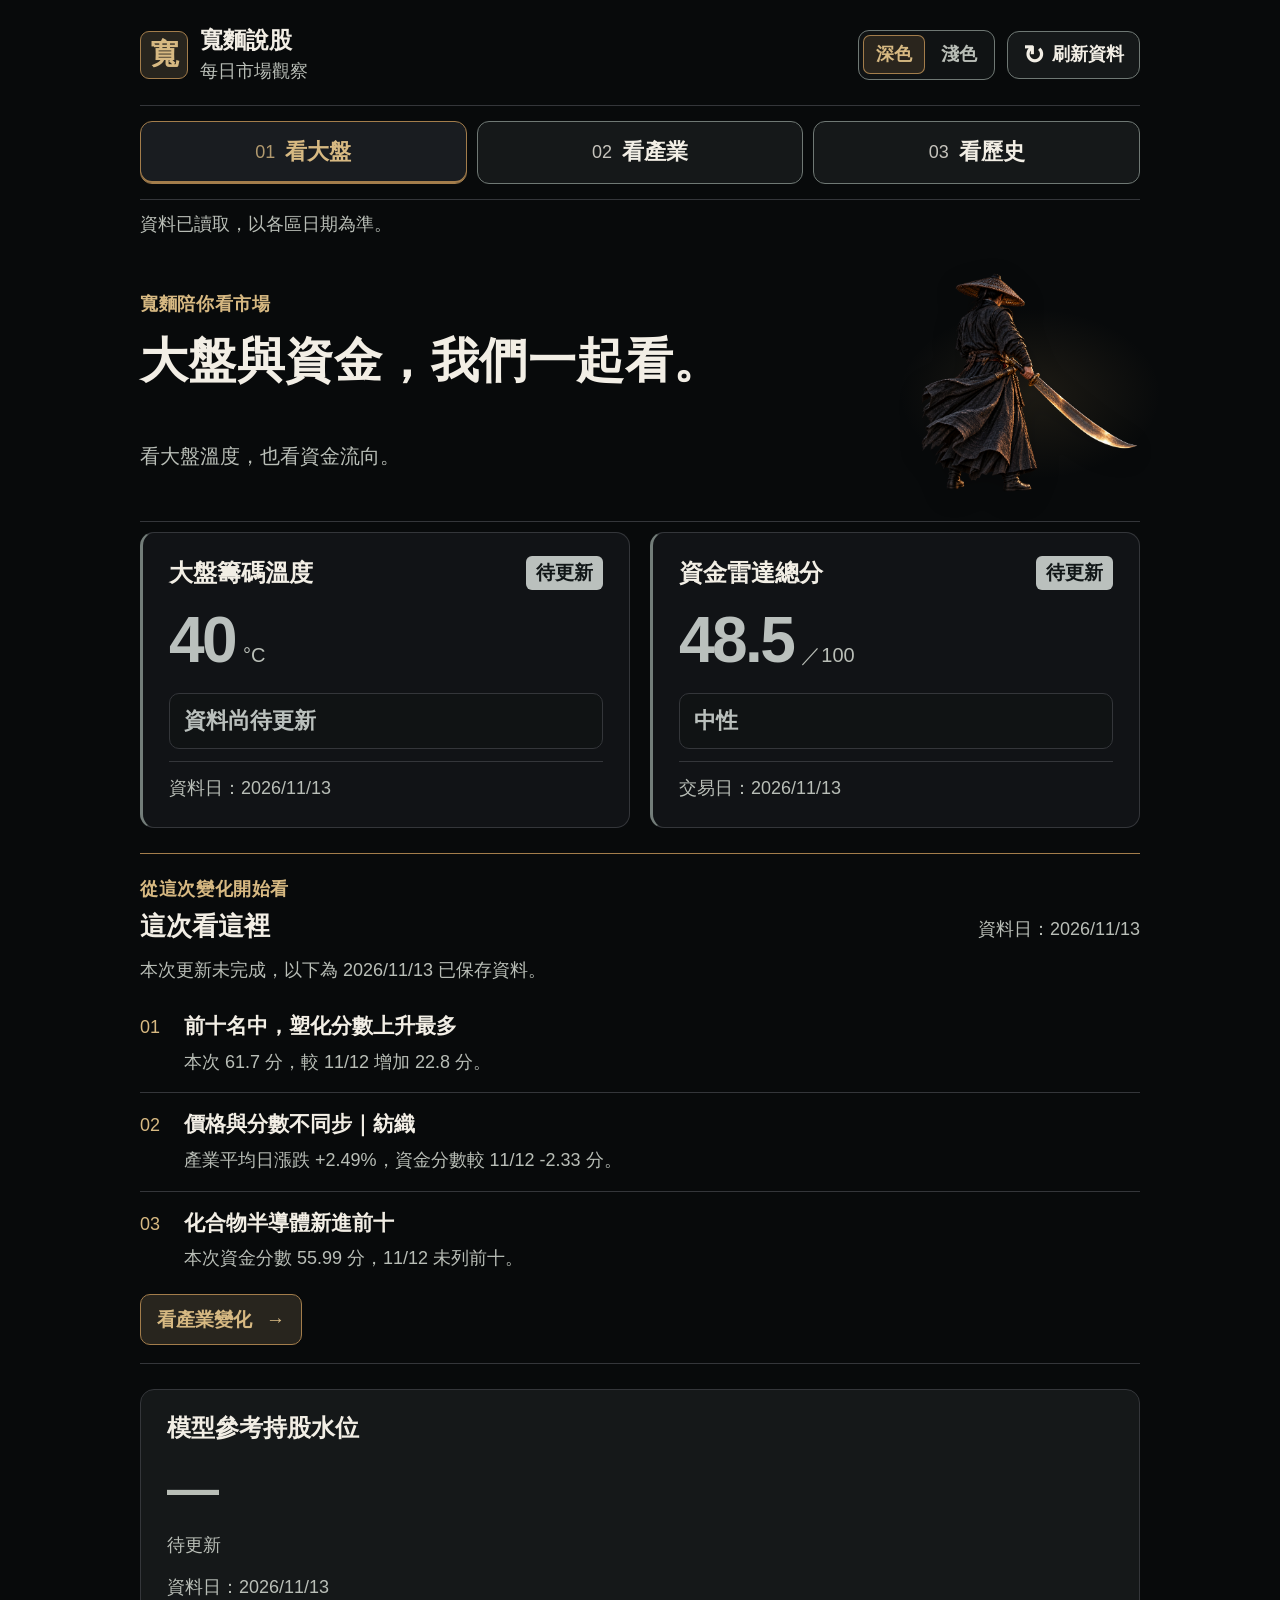
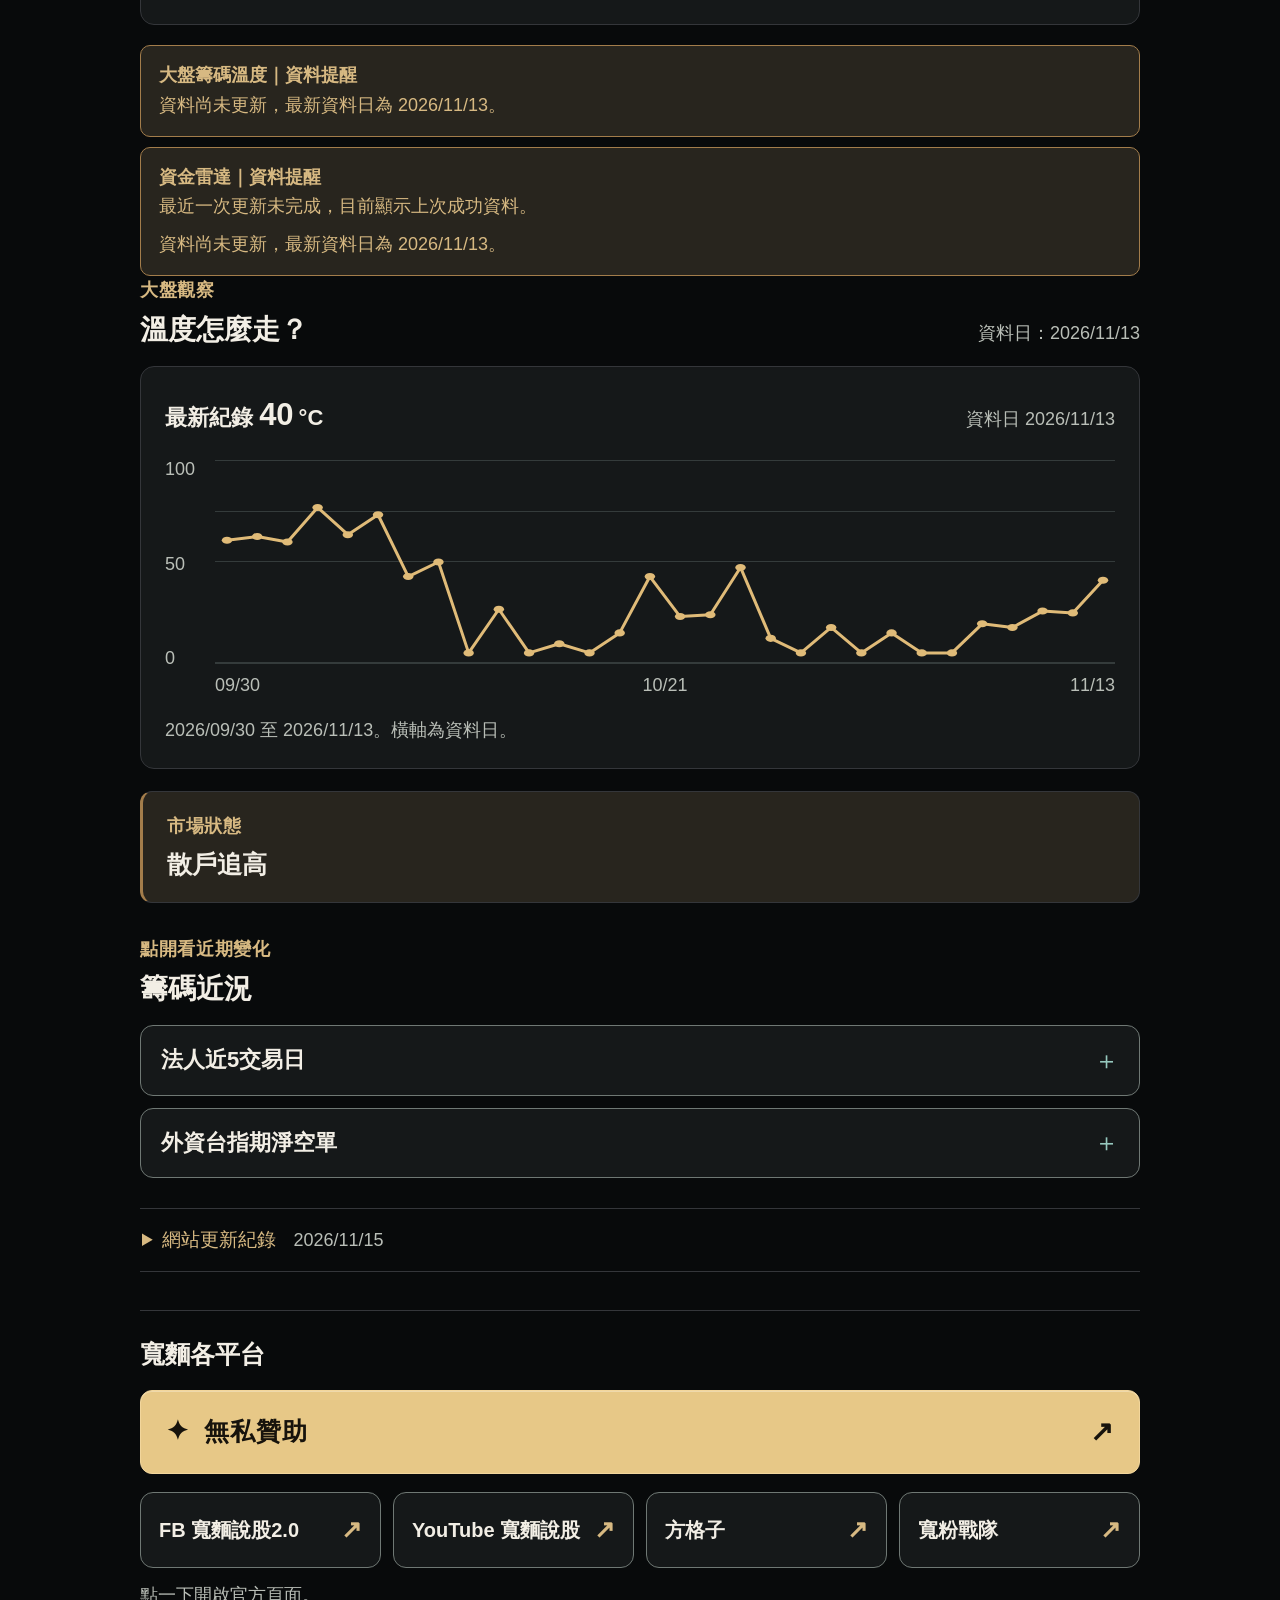
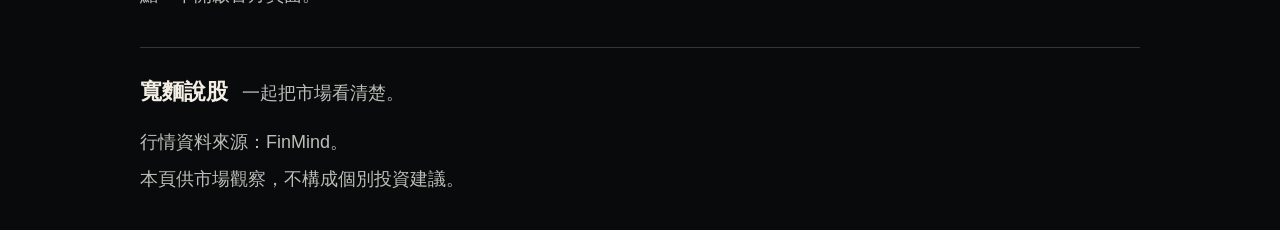
==== commit 11a5289f: "Update market summary" ====
--- a/web/index.html
+++ b/web/index.html
@@ -14,8 +14,8 @@
         document.getElementById("theme-color").setAttribute("content", theme === "light" ? "#F5F1E9" : "#080A0B");
       })();
     </script>
-    <link rel="stylesheet" href="./styles.css?v=20261115-19">
-    <script src="./app.js?v=20261115-19" defer></script>
+    <link rel="stylesheet" href="./styles.css?v=20261115-20">
+    <script src="./app.js?v=20261115-20" defer></script>
   </head>
   <body>
     <a class="skip-link" href="#main-content">跳到主要內容</a>
@@ -29,13 +29,27 @@
       </header>
 
       <main id="main-content">
+        <nav id="view-navigation" class="view-nav" aria-label="選擇觀察內容">
+          <div class="view-tabs" role="tablist" aria-label="市場觀察分頁">
+            <button id="tab-market" class="view-tab" type="button" role="tab" aria-selected="true" aria-controls="panel-market" tabindex="0" data-view="market"><span class="nav-number" aria-hidden="true">01</span>看大盤</button>
+            <button id="tab-industry" class="view-tab" type="button" role="tab" aria-selected="false" aria-controls="panel-industry" tabindex="-1" data-view="industry"><span class="nav-number" aria-hidden="true">02</span>看產業</button>
+            <button id="tab-history" class="view-tab" type="button" role="tab" aria-selected="false" aria-controls="panel-history" tabindex="-1" data-view="history"><span class="nav-number" aria-hidden="true">03</span>看歷史</button>
+          </div>
+        </nav>
+        <p id="load-status" class="load-status" role="status" aria-live="polite">正在讀取最新資料…</p>
+
+
+
+
+        <section id="panel-market" class="view-panel" role="tabpanel" aria-labelledby="tab-market" tabindex="0">
         <section class="intro" aria-labelledby="page-title">
           <div class="intro-heading"><p class="eyebrow">寬麵陪你看市場</p><h1 id="page-title">大盤與資金，<br class="mobile-break">我們一起看。</h1></div>
           <div id="hero-character-slot" class="hero-character-slot" aria-hidden="true"><img src="./assets/xiaolangke.png?v=20261115-sword" alt="" width="1254" height="1254" decoding="async" draggable="false"></div>
           <p class="intro-copy">看大盤溫度，也看資金流向。</p>
         </section>
 
-        <p id="load-status" class="load-status" role="status" aria-live="polite">正在讀取最新資料…</p>
+
+
         <section class="overview-grid" aria-label="市場總覽">
           <article id="temperature-card" class="overview-card temperature-card" data-signal="unavailable">
             <div class="card-topline"><h2>大盤籌碼溫度</h2><span id="temperature-signal" class="card-tag" role="status" aria-live="polite">讀取中</span></div>
@@ -51,6 +65,12 @@
           </article>
         </section>
 
+          <section id="latest-highlights" class="latest-highlights" aria-labelledby="highlights-title">
+            <div class="brief-heading"><div><p class="eyebrow">從這次變化開始看</p><h2 id="highlights-title">這次看這裡</h2></div><p id="highlights-date" class="section-date">資料日：—</p></div>
+            <p id="highlights-status" class="brief-status"></p>
+            <div id="highlight-list" class="highlight-list"><p class="empty-state">正在整理已保存的變化…</p></div>
+            <button id="brief-industry-button" class="brief-action" type="button">看產業變化 <span aria-hidden="true">→</span></button>
+          </section>
         <section id="holding-reference-card" class="holding-reference-card" aria-labelledby="holding-reference-title" data-available="false">
           <h2 id="holding-reference-title">模型參考持股水位</h2>
           <strong id="holding-reference-value" class="holding-reference-value">—</strong>
@@ -60,15 +80,6 @@
 
         <div id="data-notices" class="data-notices" aria-live="polite"></div>
 
-        <nav class="view-nav" aria-label="選擇觀察內容">
-          <div class="view-tabs" role="tablist" aria-label="市場觀察分頁">
-            <button id="tab-market" class="view-tab" type="button" role="tab" aria-selected="true" aria-controls="panel-market" tabindex="0" data-view="market"><span class="nav-number" aria-hidden="true">01</span>看大盤</button>
-            <button id="tab-industry" class="view-tab" type="button" role="tab" aria-selected="false" aria-controls="panel-industry" tabindex="-1" data-view="industry"><span class="nav-number" aria-hidden="true">02</span>看產業</button>
-            <button id="tab-history" class="view-tab" type="button" role="tab" aria-selected="false" aria-controls="panel-history" tabindex="-1" data-view="history"><span class="nav-number" aria-hidden="true">03</span>看歷史</button>
-          </div>
-        </nav>
-
-        <section id="panel-market" class="view-panel" role="tabpanel" aria-labelledby="tab-market" tabindex="0">
           <div class="section-heading"><div><p class="eyebrow">大盤觀察</p><h2>溫度怎麼走？</h2></div><p id="market-chart-date" class="section-date">資料日：—</p></div>
           <div id="temperature-chart" class="chart-card"><p class="empty-state">正在讀取溫度趨勢…</p></div>
           <article id="structure-card" class="structure-card"><p class="empty-state">正在讀取市場狀態…</p></article>
@@ -88,8 +99,24 @@
         </section>
 
         <section id="panel-industry" class="view-panel" role="tabpanel" aria-labelledby="tab-industry" tabindex="0" hidden>
-          <div class="section-heading"><div><p class="eyebrow">產業資金觀察</p><h2>細產業資金前 10</h2></div><p id="industry-date" class="section-date">資料日：—</p></div>
+          <div class="section-heading"><div><p id="industry-eyebrow" class="eyebrow">產業資金觀察</p><h2 id="industry-title">細產業資金前 10</h2></div><p id="industry-date" class="section-date">資料日：—</p></div>
           <p id="industry-description" class="section-description">只列資金分數前 10 個細產業，點開看產業變化。</p>
+          <p id="industry-update-note" class="industry-update-note" role="status"></p>
+          <div class="industry-modes" role="group" aria-label="產業查看方式">
+            <button id="industry-mode-ranking" type="button" aria-pressed="true">看排名</button>
+            <button id="industry-mode-change" type="button" aria-pressed="false">看升降</button>
+            <button id="industry-mode-radar" type="button" aria-pressed="false">看雷達</button>
+          </div>
+          <section id="industry-radar" class="industry-radar" aria-labelledby="radar-comparison-title" hidden>
+            <h3 id="radar-comparison-title" class="sr-only">產業強弱，放在一起看</h3>
+            <details id="radar-picker" class="radar-picker">
+              <summary id="radar-picker-summary">更換比較產業（已選5）</summary>
+              <p class="radar-picker-help">從目前前10名選3–5個產業比較。</p>
+              <div id="radar-selectors" class="radar-selectors" role="group" aria-label="選擇雷達比較產業"></div>
+              <p id="radar-selection-note" class="radar-selection-note" role="status" aria-live="polite"></p>
+            </details>
+            <div id="radar-comparison" class="radar-comparison"></div>
+          </section>
           <div id="industry-list" class="industry-list"><p class="empty-state">正在讀取產業資料…</p></div>
         </section>
 
@@ -107,6 +134,14 @@
             <div id="radar-history-records"></div>
           </section>
         </section>
+        <details class="release-notes">
+          <summary>網站更新紀錄 <span>2026/11/15</span></summary>
+          <div class="release-content">
+            <p class="release-caption">功能維護與市場資料日期分開記錄。</p>
+            <article><time datetime="2026-11-15">11/15</time><p>入口提前、最新變化摘要、產業名次變動與雷達比較上線；首頁換上黑袍持刀浪客。</p></article>
+            <article><time datetime="2026-11-14">11/14</time><p>加入產業近5筆走勢、分數升降標示，恢復模型參考持股水位，並調整手機閱讀間距。</p></article>
+          </div>
+        </details>
         <section class="platform-section" aria-labelledby="platform-title">
           <h2 id="platform-title">寬麵各平台</h2>
           <a class="support-link" href="https://portaly.cc/widenoodlestalkstocks/support" target="_blank" rel="noopener noreferrer"><span class="support-mark" aria-hidden="true">✦</span><span>無私贊助</span><span class="support-open" aria-hidden="true">↗</span></a>
--- a/web/styles.css
+++ b/web/styles.css
@@ -220,3 +220,79 @@
 @media(max-width:360px){.overview-card[data-signal]{padding:16px 13px}.overview-card[data-signal] .card-topline{row-gap:8px}.overview-card[data-signal] .card-topline h2{font-size:21px}.overview-card[data-signal] .card-tag{font-size:18px;padding:4px 8px}}
 @media(max-width:600px){.intro{padding-top:21px;padding-bottom:21px;row-gap:8px}.intro h1{font-size:clamp(27px,7.8vw,32px)}.overview-card[data-signal]{padding:16px 18px}.overview-card[data-signal] .card-tag{font-size:18px;padding:4px 8px}.overview-card[data-signal] .card-topline h2{font-size:22px}}
 @media(max-width:360px){.overview-grid .overview-card{padding:15px 13px}.overview-card .score-line strong{font-size:46px}.overview-card[data-signal] .card-topline h2{font-size:21px}.overview-card[data-signal] .card-tag{padding:4px 6px}.intro h1{font-size:28px}.header-actions{gap:8px}.theme-toggle>span{min-width:57px;padding:6px 10px}}
+
+/* Direct entry and a dated editorial brief use the existing brand palette. */
+.view-nav{margin-top:0;padding-top:15px;padding-bottom:15px}
+#panel-market{padding-top:0}
+.load-status{margin:10px 0 0;font-size:18px;min-height:30px}
+.latest-highlights{margin:25px 0;padding:21px 0 18px;border-top:1px solid var(--gold);border-bottom:1px solid var(--line)}
+.brief-heading{display:flex;align-items:end;justify-content:space-between;gap:8px 20px;flex-wrap:wrap}
+.brief-heading .eyebrow{margin-bottom:5px}
+.brief-heading h2{font-size:26px}
+.brief-status{margin-top:11px;color:var(--muted);font-size:18px;overflow-wrap:anywhere}
+.highlight-list{margin-top:10px}
+.highlight-row{display:grid;grid-template-columns:32px minmax(0,1fr);gap:12px;padding:16px 0;border-top:1px solid var(--line)}
+.highlight-row:first-child{border-top:0}
+.highlight-index{padding-top:2px;color:var(--gold-text);font-size:18px;font-variant-numeric:tabular-nums}
+.highlight-row h3{font-size:21px;line-height:1.45;overflow-wrap:anywhere}
+.highlight-row p{margin-top:6px;color:var(--muted);font-size:18px;line-height:1.6;overflow-wrap:anywhere}
+.brief-empty{padding:14px 0;color:var(--muted);font-size:18px}
+.brief-action{display:inline-flex;align-items:center;justify-content:center;gap:14px;min-height:50px;margin-top:5px;padding:9px 16px;border:1px solid var(--gold);border-radius:10px;background:var(--gold-soft);color:var(--gold-text);font-size:19px;font-weight:650}
+.industry-heading{flex:1;min-width:0;display:flex;flex-direction:column;gap:3px}
+.industry-name{flex:0 1 auto}
+.industry-ranking{display:block;font-size:18px;line-height:1.45;font-weight:400;color:var(--muted);overflow-wrap:anywhere}
+.industry-ranking[data-ranking="new"]{color:var(--gold-text);font-weight:650}
+.industry-update-note{margin:-6px 0 18px;padding-left:12px;border-left:2px solid var(--gold);font-size:18px;line-height:1.6;color:var(--gold-text);overflow-wrap:anywhere}
+.industry-modes{display:grid;grid-template-columns:repeat(3,minmax(0,1fr));gap:9px;margin-bottom:20px}
+.industry-modes button{min-height:52px;padding:10px 8px;border:1px solid var(--control-line);border-radius:10px;background:var(--panel);font-size:19px;font-weight:650}
+.industry-modes button[aria-pressed="true"]{border-color:var(--gold);background:var(--gold-soft);color:var(--gold-text);box-shadow:inset 0 -2px 0 var(--gold)}
+.comparison-heading h3{font-size:24px;margin-bottom:7px}
+.comparison-heading p{color:var(--muted);font-size:18px}
+.radar-picker{margin-top:4px;border-top:1px solid var(--line);border-bottom:1px solid var(--line)}
+.radar-picker summary{min-height:52px;padding:11px 2px;font-size:19px;font-weight:600;color:var(--gold-text);cursor:pointer;line-height:1.5}
+.radar-picker-help{margin-top:4px;color:var(--muted);font-size:18px}
+.radar-picker .radar-selectors{margin-top:12px}
+.radar-picker .radar-selection-note{margin-bottom:15px}
+.radar-selectors{display:flex;flex-wrap:wrap;gap:8px;margin-top:18px}
+.radar-selector{display:inline-flex;align-items:center;justify-content:center;gap:7px;min-height:49px;max-width:100%;padding:9px 12px;border:1px solid var(--control-line);border-radius:9px;background:var(--panel);font-size:18px;line-height:1.5;overflow-wrap:anywhere}
+.radar-selector[aria-pressed="true"]{background:var(--selected);border-color:var(--gold);color:var(--selected-ink);font-weight:650}
+.radar-selector:disabled{cursor:default;opacity:.55}
+.radar-selection-note{font-size:18px;line-height:1.6;color:var(--muted);margin-top:13px;min-height:29px}
+.radar-comparison{margin-top:18px;border:1px solid var(--line);border-radius:var(--radius);background:var(--panel);padding:21px 22px}
+.radar-legend{display:flex;align-items:center;gap:9px 18px;flex-wrap:wrap;font-size:18px;color:var(--muted)}
+.radar-legend>span{display:inline-flex;align-items:center;gap:7px;white-space:nowrap}
+.radar-legend>span:last-child{color:var(--muted)}
+.radar-key-latest,.radar-key-previous{display:inline-block;width:23px;height:0;border-top:3px solid var(--gold-text)}
+.radar-key-previous{border-top:2px dashed var(--muted)}
+.radar-plot{position:relative;width:min(100%,440px);aspect-ratio:1;margin:29px auto 45px}
+.radar-plot svg{display:block;width:100%;height:100%;overflow:visible}
+.radar-grid{fill:none;stroke:var(--chart-grid);stroke-width:1;vector-effect:non-scaling-stroke}
+.radar-grid polygon,.radar-grid line{vector-effect:non-scaling-stroke}
+.radar-series-latest{fill:var(--gold);fill-opacity:.12;stroke:var(--gold-text);stroke-width:3;stroke-linejoin:round;stroke-linecap:round}
+.radar-series-previous{fill:none;stroke:var(--muted);stroke-width:2;stroke-dasharray:5 4;stroke-linejoin:round;stroke-linecap:round}
+.radar-series-latest-point{fill:var(--gold-text)}
+.radar-series-previous-point{fill:var(--muted)}
+.radar-axis-label{position:absolute;transform:translate(-50%,-50%);width:max-content;max-width:88px;font-size:18px;line-height:1.35;font-weight:650;color:var(--text);text-align:center;overflow-wrap:anywhere}
+.radar-scale-label{position:absolute;transform:translate(-50%,-50%);color:var(--muted);font-size:15px;line-height:1;background:var(--panel);padding:1px 3px}
+.radar-scale-zero{left:50%;top:50%}
+.radar-scale-top{left:50%;top:16%}
+.radar-values{width:100%;border-collapse:collapse;table-layout:fixed;text-align:right;font-size:20px}
+.radar-values th,.radar-values td{padding:12px 7px;border-top:1px solid var(--line);vertical-align:middle;overflow-wrap:anywhere}
+.radar-values thead th{font-size:18px;line-height:1.5;color:var(--muted);font-weight:500}
+.radar-values th:first-child{width:44%;text-align:left}
+.radar-values tbody th{font-size:19px;font-weight:600}
+.radar-values tbody td{font-size:22px;font-weight:700;font-variant-numeric:tabular-nums}
+.radar-values tbody td:last-child{color:var(--muted);font-weight:500}
+.radar-comparison-caption,.radar-empty{font-size:18px;line-height:1.6;color:var(--muted);margin-top:17px;overflow-wrap:anywhere}
+.radar-empty{padding:18px 0}
+.release-notes{margin-top:30px;border-top:1px solid var(--line);border-bottom:1px solid var(--line)}
+.release-notes summary{min-height:58px;padding:15px 2px;font-size:19px;color:var(--gold-text);cursor:pointer}
+.release-notes summary span{display:inline-block;margin-left:12px;font-size:18px;color:var(--muted)}
+.release-content{padding:0 2px 17px}
+.release-caption{font-size:18px;color:var(--muted);margin-bottom:14px}
+.release-content article{display:grid;grid-template-columns:58px minmax(0,1fr);gap:12px;margin-top:14px;font-size:18px}
+.release-content time{color:var(--gold-text);font-variant-numeric:tabular-nums}
+.release-content p{overflow-wrap:anywhere}
+@media(hover:hover){.brief-action:hover,.industry-modes button:hover,.radar-selector:not(:disabled):hover{background:var(--hover)}}
+@media(max-width:700px){.industry-heading{grid-column:2;grid-row:1}.brief-heading h2{font-size:25px}.latest-highlights{margin-top:22px}.comparison-heading h3{font-size:23px}}
+@media(max-width:360px){.view-nav{padding-top:12px;padding-bottom:12px}.industry-modes{gap:7px}.industry-modes button{font-size:18px;padding:9px 5px}.highlight-row{grid-template-columns:25px minmax(0,1fr);gap:9px}.highlight-row h3{font-size:20px}.radar-comparison{padding:18px 13px}.radar-axis-label{max-width:64px}.radar-values th,.radar-values td{padding-left:4px;padding-right:4px}.radar-values tbody th{font-size:18px}.radar-values tbody td{font-size:20px}.radar-values th:first-child{width:42%}.release-notes summary span{margin-left:8px}}
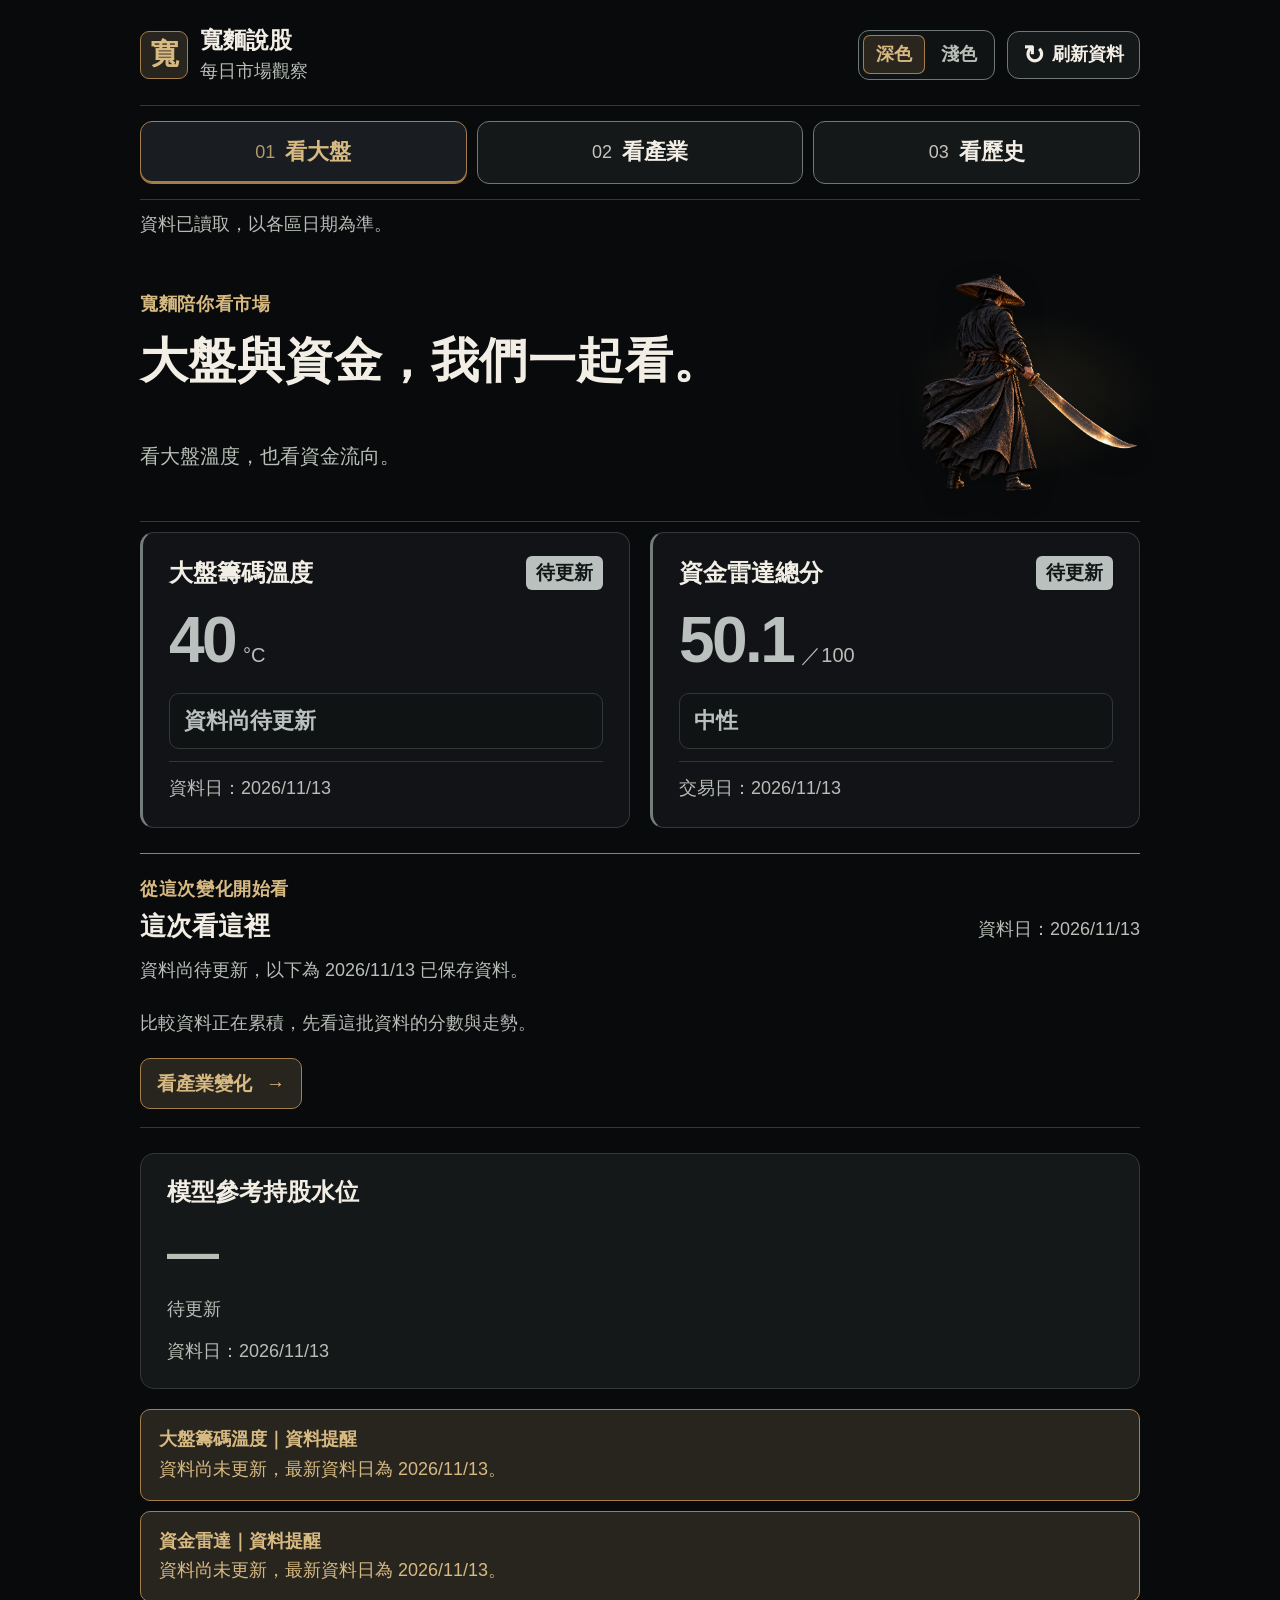
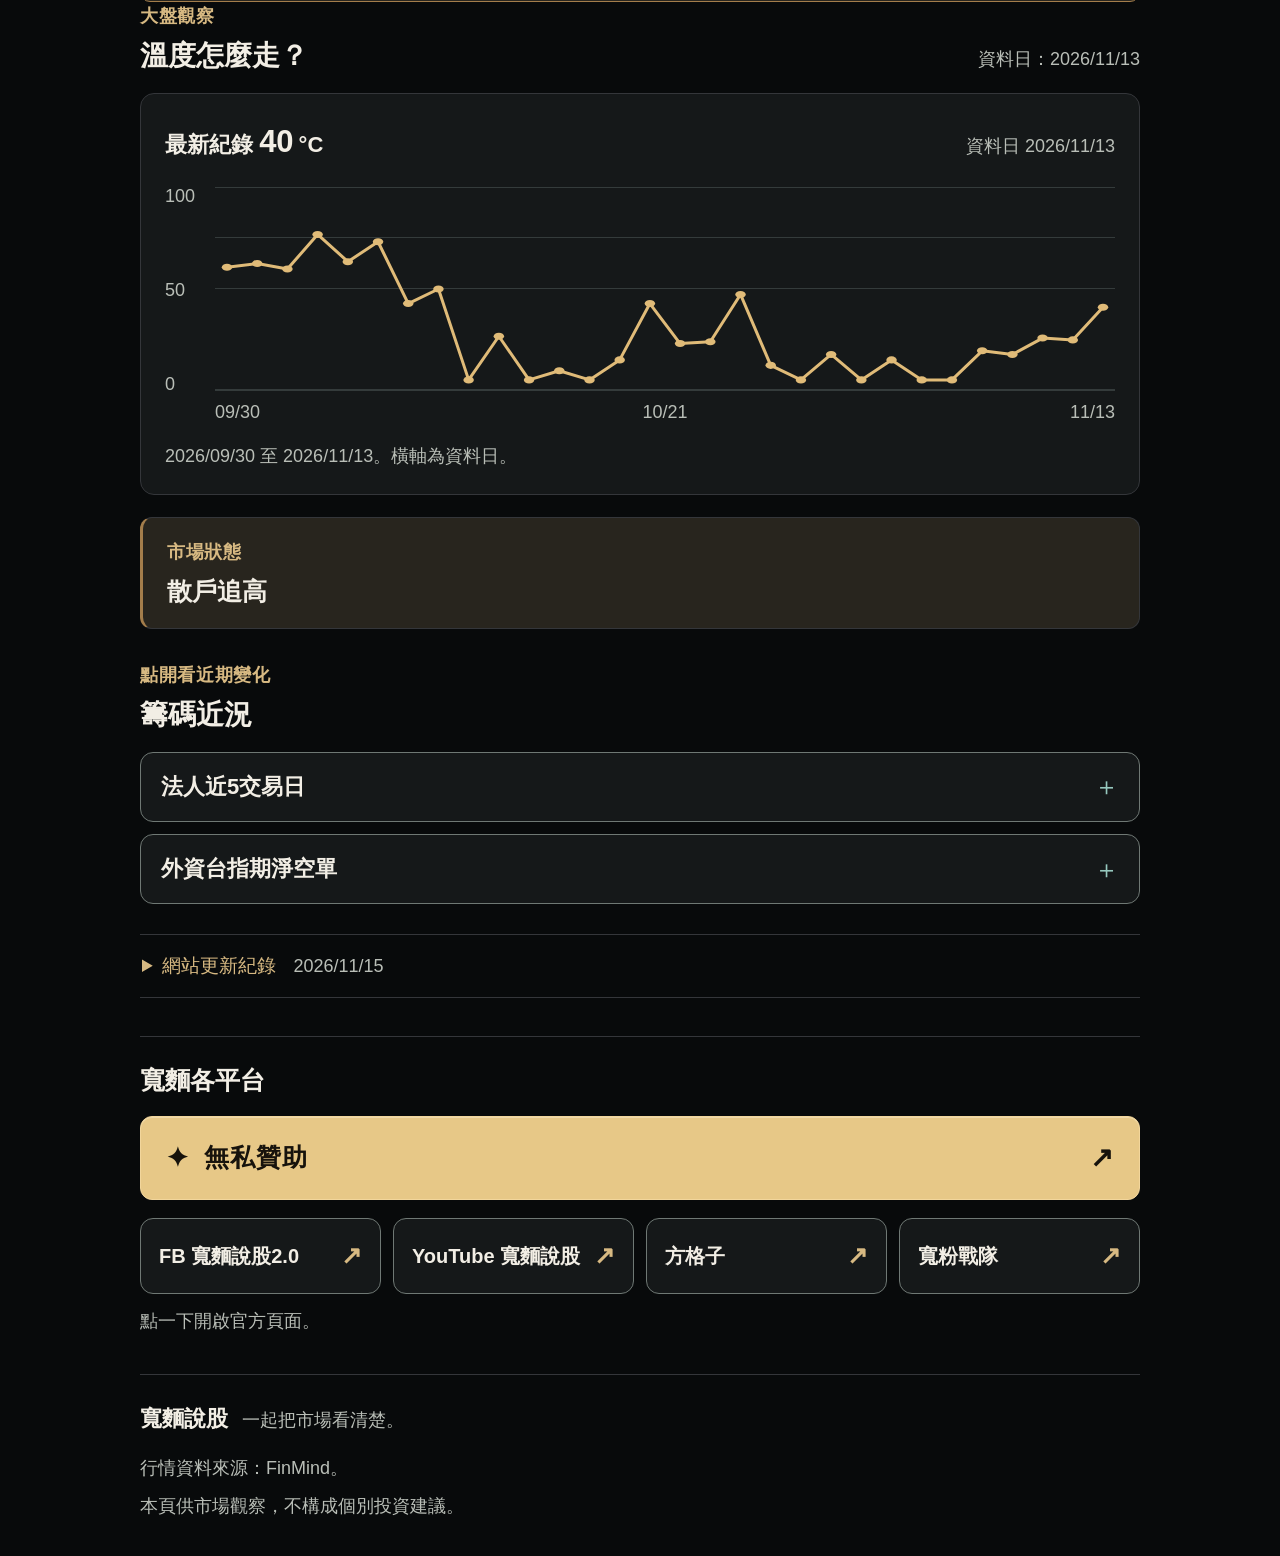
==== commit d67e1c12: "Update market summary" ====
--- a/web/index.html
+++ b/web/index.html
@@ -14,8 +14,8 @@
         document.getElementById("theme-color").setAttribute("content", theme === "light" ? "#F5F1E9" : "#080A0B");
       })();
     </script>
-    <link rel="stylesheet" href="./styles.css?v=20261115-20">
-    <script src="./app.js?v=20261115-20" defer></script>
+    <link rel="stylesheet" href="./styles.css?v=20261115-21">
+    <script src="./app.js?v=20261115-21" defer></script>
   </head>
   <body>
     <a class="skip-link" href="#main-content">跳到主要內容</a>
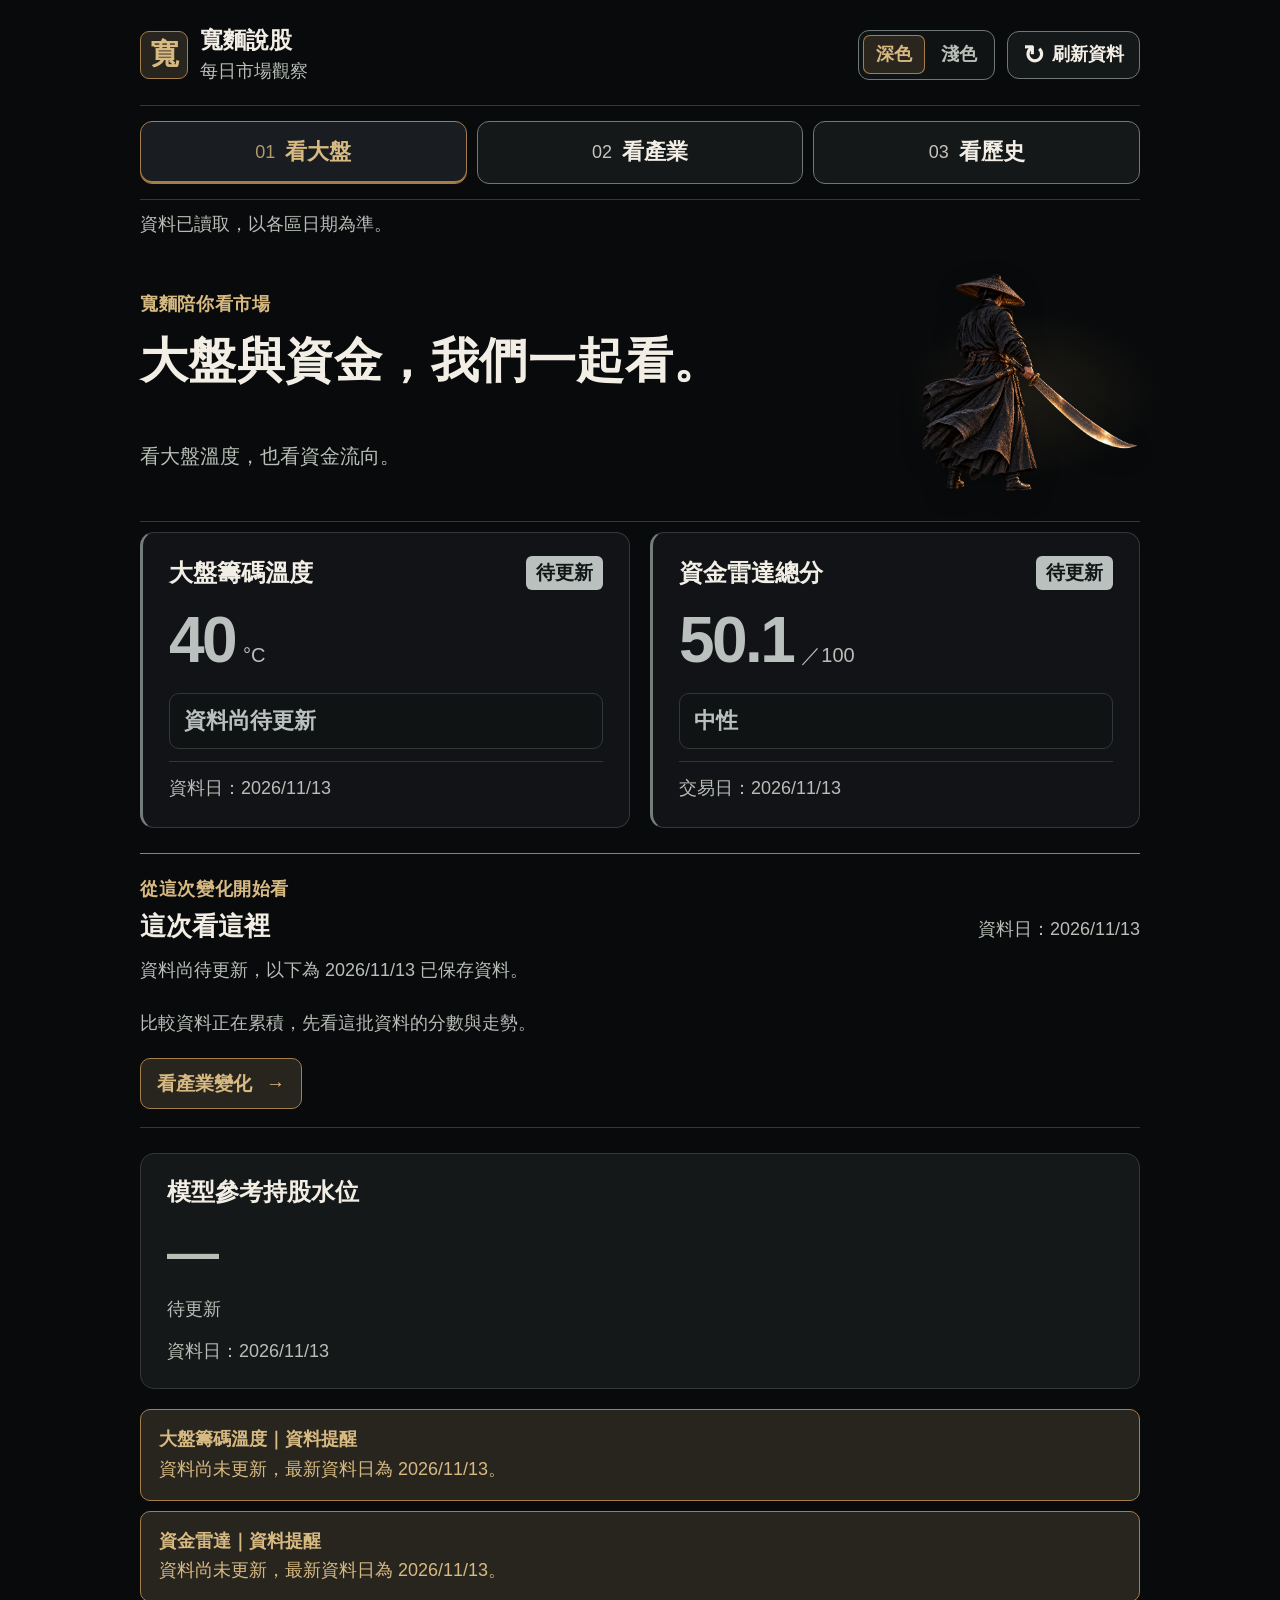
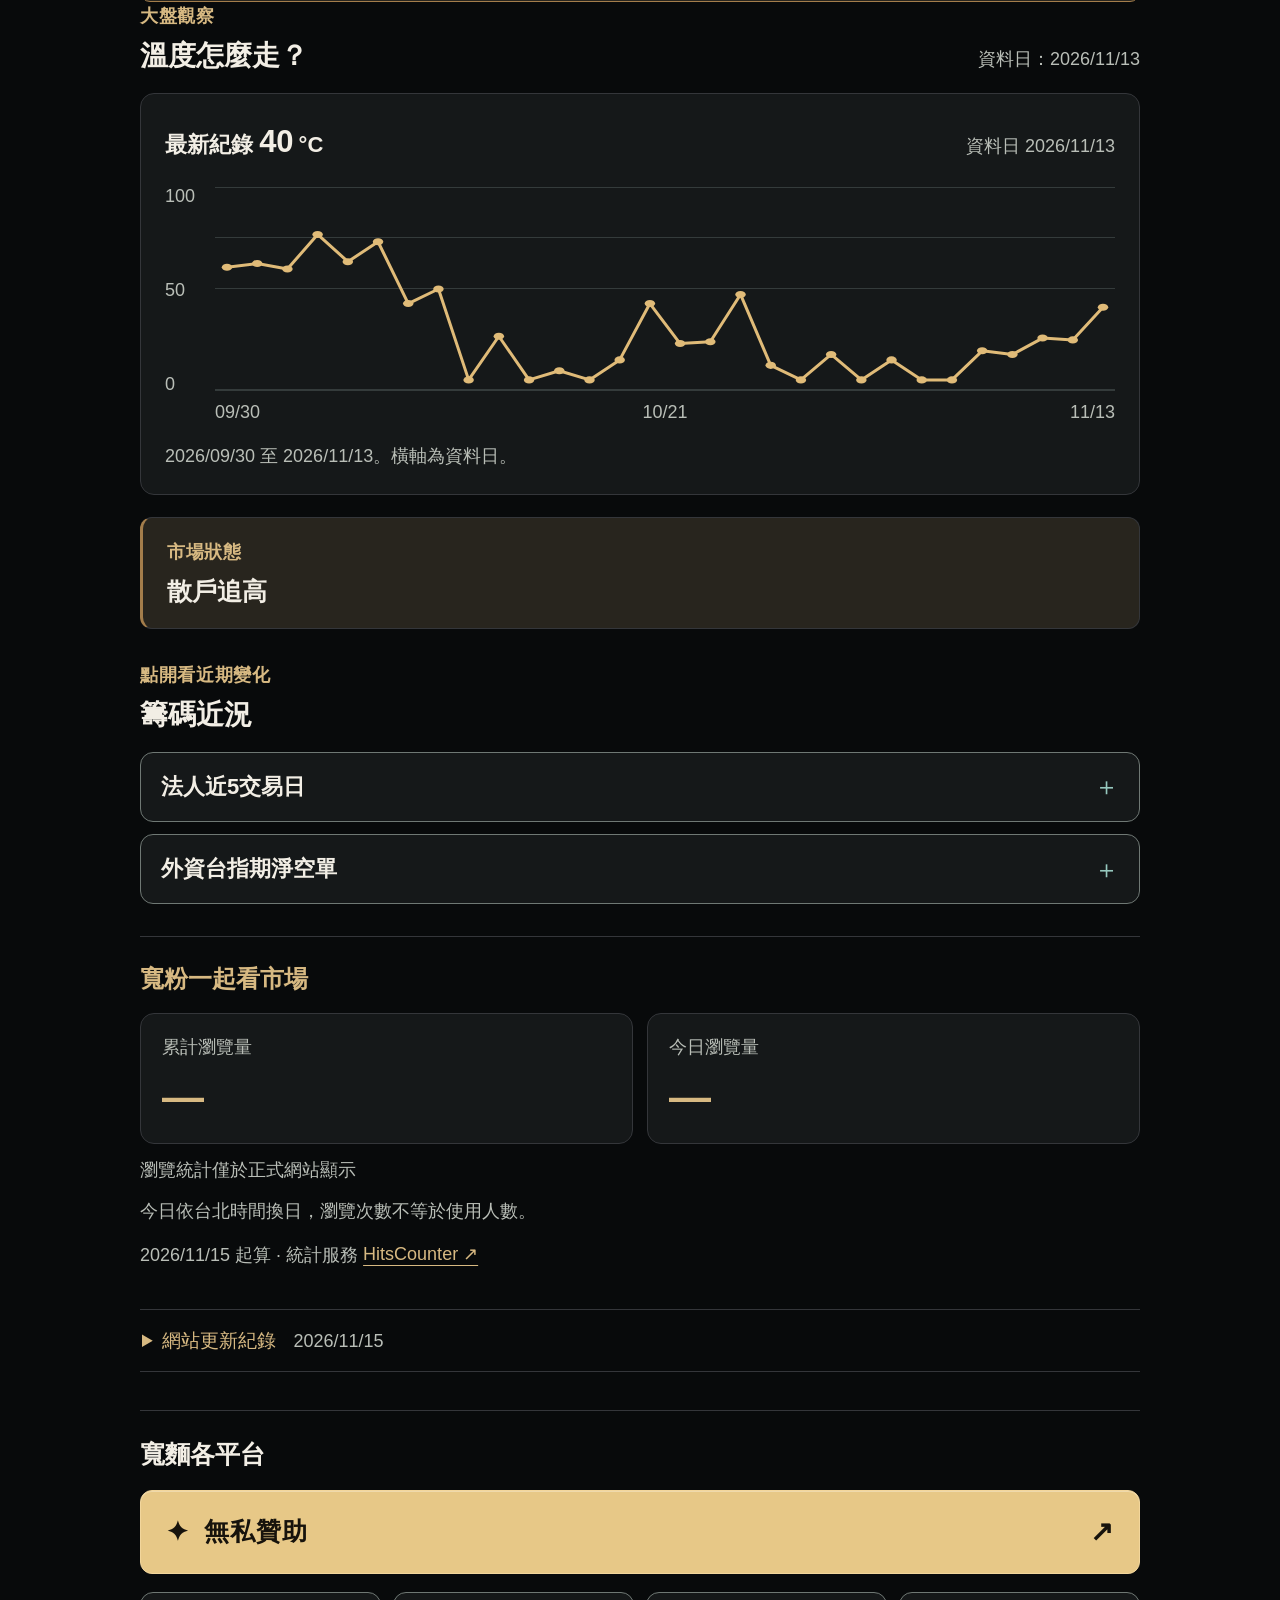
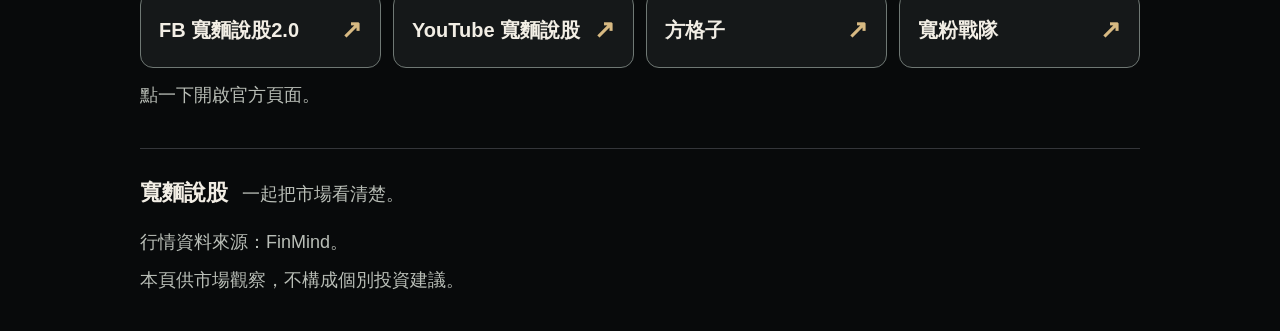
==== commit 50571780: "Update market summary" ====
--- a/web/index.html
+++ b/web/index.html
@@ -14,8 +14,8 @@
         document.getElementById("theme-color").setAttribute("content", theme === "light" ? "#F5F1E9" : "#080A0B");
       })();
     </script>
-    <link rel="stylesheet" href="./styles.css?v=20261115-21">
-    <script src="./app.js?v=20261115-21" defer></script>
+    <link rel="stylesheet" href="./styles.css?v=20261115-22">
+    <script src="./app.js?v=20261115-22" defer></script>
   </head>
   <body>
     <a class="skip-link" href="#main-content">跳到主要內容</a>
@@ -134,11 +134,21 @@
             <div id="radar-history-records"></div>
           </section>
         </section>
+        <section class="visitor-section" aria-labelledby="visitor-title">
+          <h2 id="visitor-title">寬粉一起看市場</h2>
+          <dl class="visitor-grid" aria-live="polite" aria-atomic="true">
+            <div class="visitor-card"><dt>累計瀏覽量</dt><dd id="visitor-total">—</dd></div>
+            <div class="visitor-card"><dt>今日瀏覽量</dt><dd id="visitor-today">—</dd></div>
+          </dl>
+          <p id="visitor-status" class="visitor-status" role="status">統計讀取中…</p>
+          <p class="visitor-caption">今日依台北時間換日，瀏覽次數不等於使用人數。</p>
+          <p class="visitor-source">2026/11/15 起算 · 統計服務 <a href="https://hitscounter.dev/" target="_blank" rel="noopener noreferrer">HitsCounter ↗</a></p>
+        </section>
         <details class="release-notes">
           <summary>網站更新紀錄 <span>2026/11/15</span></summary>
           <div class="release-content">
             <p class="release-caption">功能維護與市場資料日期分開記錄。</p>
-            <article><time datetime="2026-11-15">11/15</time><p>入口提前、最新變化摘要、產業名次變動與雷達比較上線；首頁換上黑袍持刀浪客。</p></article>
+            <article><time datetime="2026-11-15">11/15</time><p>入口提前、最新變化摘要、產業名次變動與雷達比較上線；新增累計與今日瀏覽量，首頁換上黑袍持刀浪客。</p></article>
             <article><time datetime="2026-11-14">11/14</time><p>加入產業近5筆走勢、分數升降標示，恢復模型參考持股水位，並調整手機閱讀間距。</p></article>
           </div>
         </details>
--- a/web/styles.css
+++ b/web/styles.css
@@ -286,6 +286,15 @@
 .radar-comparison-caption,.radar-empty{font-size:18px;line-height:1.6;color:var(--muted);margin-top:17px;overflow-wrap:anywhere}
 .radar-empty{padding:18px 0}
 .release-notes{margin-top:30px;border-top:1px solid var(--line);border-bottom:1px solid var(--line)}
+.visitor-section{margin-top:32px;padding-top:26px;border-top:1px solid var(--line)}
+.visitor-section h2{font-size:24px;color:var(--gold-text)}
+.visitor-grid{display:grid;grid-template-columns:repeat(2,minmax(0,1fr));gap:14px;margin:17px 0 0}
+.visitor-card{min-width:0;padding:19px 21px;border:1px solid var(--line);border-radius:var(--radius);background:var(--panel)}
+.visitor-card dt{font-size:18px;color:var(--muted)}
+.visitor-card dd{margin:9px 0 0;font-size:clamp(30px,4.8vw,42px);line-height:1.25;font-weight:700;font-variant-numeric:tabular-nums;color:var(--gold-text);overflow-wrap:anywhere}
+.visitor-status,.visitor-caption,.visitor-source{margin-top:12px;font-size:18px;line-height:1.6;color:var(--muted);overflow-wrap:anywhere}
+.visitor-source{margin-top:5px}.visitor-source a{display:inline-flex;align-items:center;min-height:48px;color:var(--gold-text)}
+@media(max-width:360px){.visitor-grid{gap:10px}.visitor-card{padding:16px 12px}.visitor-section h2{font-size:23px}}
 .release-notes summary{min-height:58px;padding:15px 2px;font-size:19px;color:var(--gold-text);cursor:pointer}
 .release-notes summary span{display:inline-block;margin-left:12px;font-size:18px;color:var(--muted)}
 .release-content{padding:0 2px 17px}
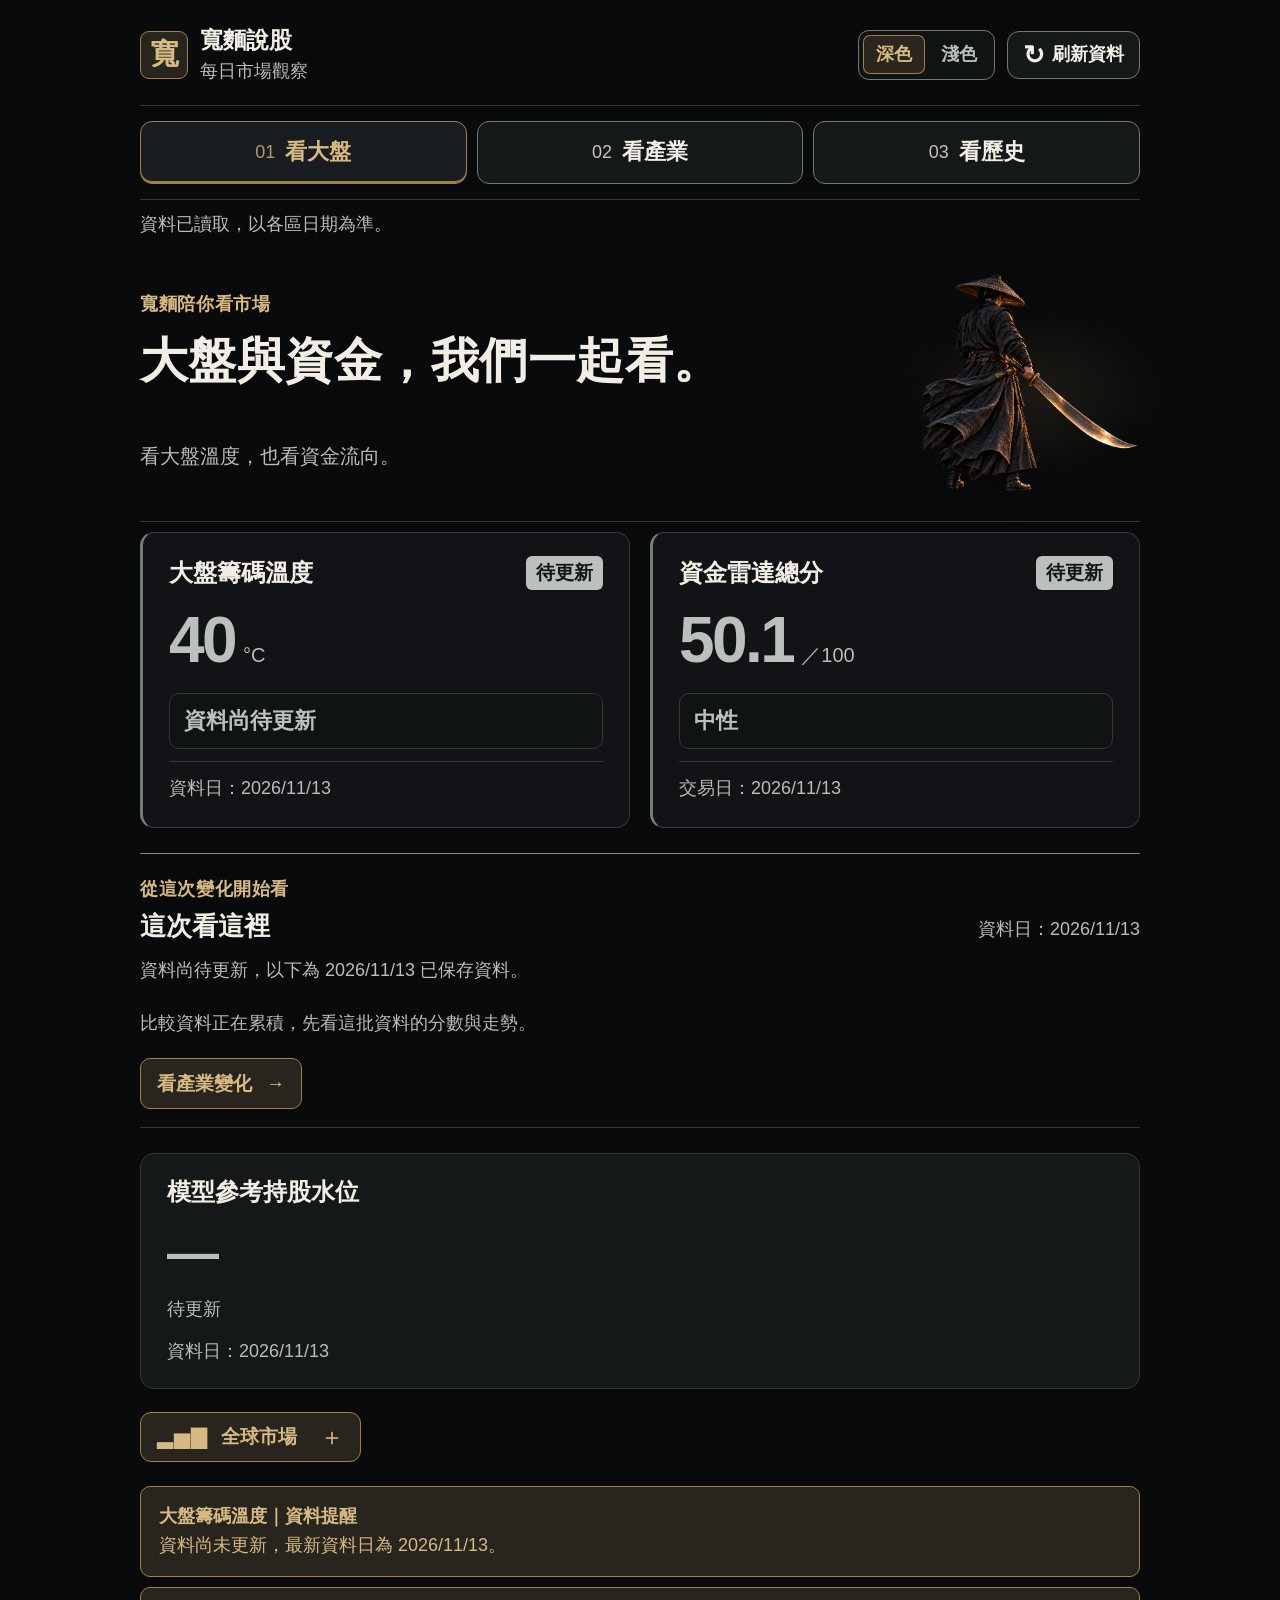
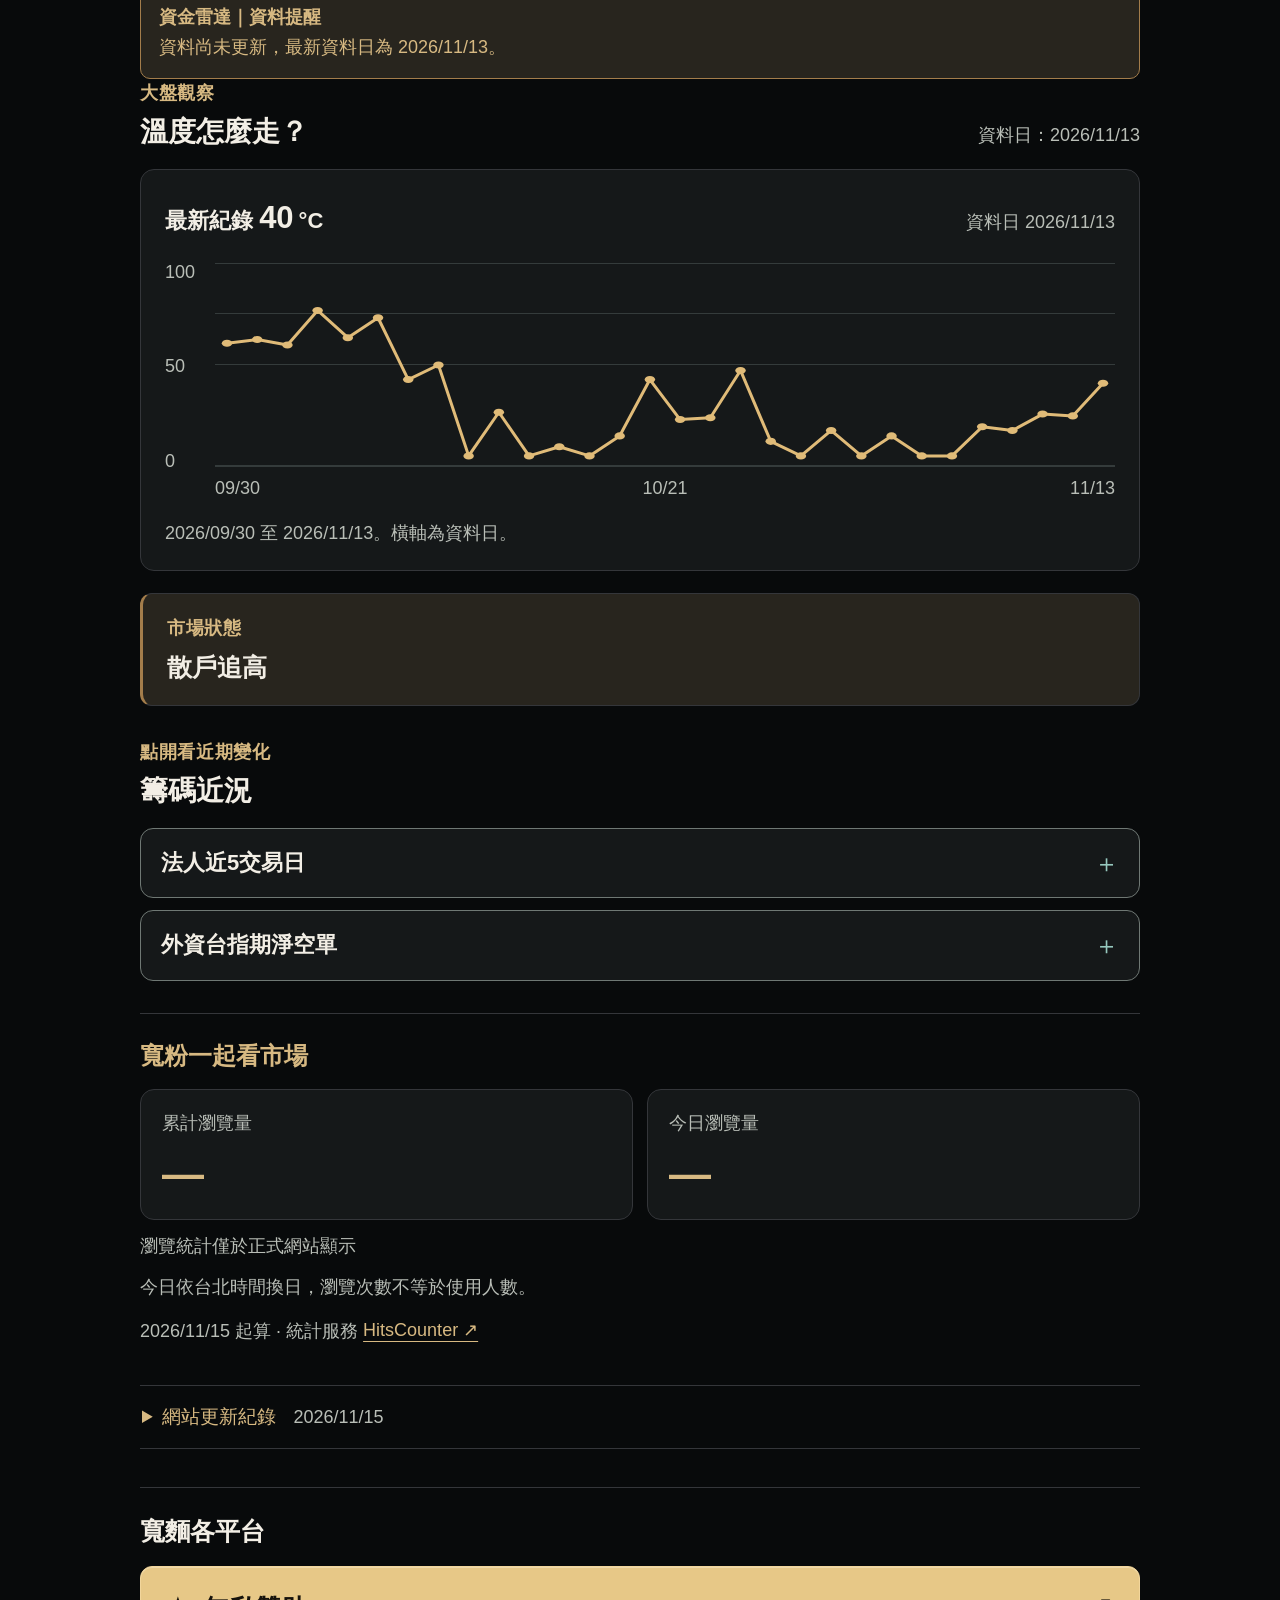
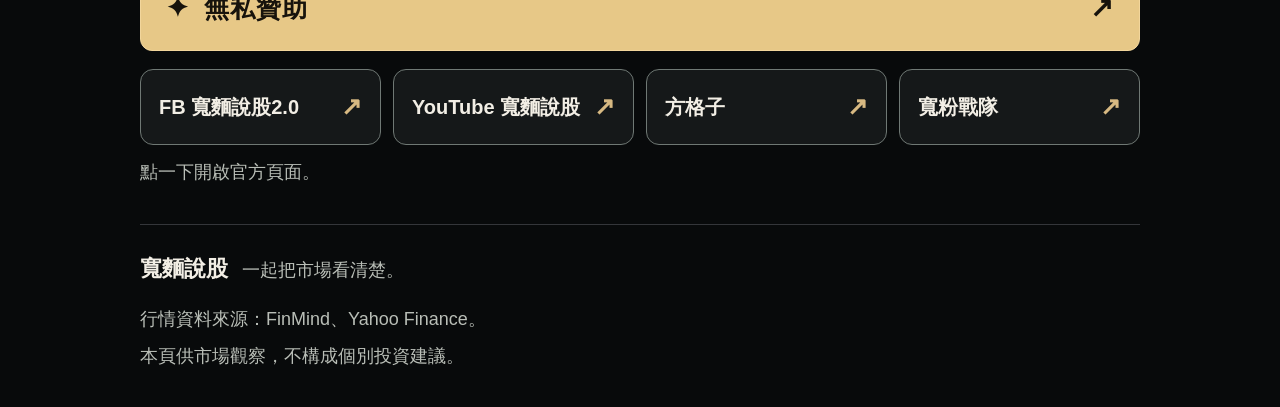
==== commit c449e835: "Update market summary" ====
--- a/web/index.html
+++ b/web/index.html
@@ -14,8 +14,8 @@
         document.getElementById("theme-color").setAttribute("content", theme === "light" ? "#F5F1E9" : "#080A0B");
       })();
     </script>
-    <link rel="stylesheet" href="./styles.css?v=20261115-22">
-    <script src="./app.js?v=20261115-22" defer></script>
+    <link rel="stylesheet" href="./styles.css?v=20261115-23">
+    <script src="./app.js?v=20261115-23" defer></script>
   </head>
   <body>
     <a class="skip-link" href="#main-content">跳到主要內容</a>
@@ -76,6 +76,17 @@
           <strong id="holding-reference-value" class="holding-reference-value">—</strong>
           <p id="holding-reference-status" class="holding-reference-status" role="status" aria-live="polite">讀取中</p>
           <p id="holding-reference-date" class="holding-reference-date">資料日：—</p>
+        </section>
+
+        <section class="global-section" aria-label="全球市場行情">
+          <button id="global-market-toggle" class="global-market-toggle" type="button" aria-expanded="false" aria-controls="global-market-content" data-disclosure="global-market-content"><span class="global-market-icon" aria-hidden="true">▂▅▇</span><span>全球市場</span><span class="disclosure-symbol" aria-hidden="true">＋</span></button>
+          <div id="global-market-content" class="global-market-content" hidden>
+            <div class="global-market-heading"><h2>原油、黃金與各國指數</h2><p>最近一日漲跌，與前一筆日資料比較。</p></div>
+            <p id="global-market-status" class="global-market-status" role="status">正在讀取市場資料…</p>
+            <p id="global-market-scale" class="global-market-scale"></p>
+            <div id="global-market-list" class="global-market-list"><p class="empty-state">正在讀取市場資料…</p></div>
+            <p class="global-market-caption">各市場交易日不同，以每項資料日為準。原油、黃金為期貨價格；本區並非即時報價。</p>
+          </div>
         </section>
 
         <div id="data-notices" class="data-notices" aria-live="polite"></div>
@@ -148,7 +159,7 @@
           <summary>網站更新紀錄 <span>2026/11/15</span></summary>
           <div class="release-content">
             <p class="release-caption">功能維護與市場資料日期分開記錄。</p>
-            <article><time datetime="2026-11-15">11/15</time><p>入口提前、最新變化摘要、產業名次變動與雷達比較上線；新增累計與今日瀏覽量，首頁換上黑袍持刀浪客。</p></article>
+            <article><time datetime="2026-11-15">11/15</time><p>新增可展開的全球市場，查看原油、黃金、VIX 與各國指數的漲跌長條、價格及資料日。入口提前、最新變化摘要、產業名次變動與雷達比較上線；新增累計與今日瀏覽量，首頁換上黑袍持刀浪客。</p></article>
             <article><time datetime="2026-11-14">11/14</time><p>加入產業近5筆走勢、分數升降標示，恢復模型參考持股水位，並調整手機閱讀間距。</p></article>
           </div>
         </details>
@@ -167,7 +178,7 @@
 
       <footer class="site-footer">
         <div class="footer-brand">寬麵說股<span>一起把市場看清楚。</span></div>
-        <p>行情資料來源：FinMind。</p>
+        <p>行情資料來源：FinMind、Yahoo Finance。</p>
         <p>本頁供市場觀察，不構成個別投資建議。</p>
       </footer>
     </div>
--- a/web/styles.css
+++ b/web/styles.css
@@ -135,6 +135,42 @@
 .history-row strong{font-size:21px;color:var(--text);font-variant-numeric:tabular-nums}
 .history-row.cyan strong{color:var(--cyan)}
 .chips-section{margin-top:30px}
+.global-section{margin-top:23px;margin-bottom:24px}
+.global-market-toggle{display:inline-flex;align-items:center;gap:13px;min-height:48px;padding:8px 16px;border:1px solid var(--gold);border-radius:11px;background:var(--gold-soft);color:var(--gold-text);font-size:19px;font-weight:650;text-align:left}
+.global-market-icon{font-size:20px;letter-spacing:2px;line-height:1}
+.global-market-toggle .disclosure-symbol{margin-left:10px;font-size:24px;font-weight:400;line-height:1}
+.global-market-toggle[aria-expanded="true"]{background:var(--panel);border-bottom-left-radius:0;border-bottom-right-radius:0}
+.global-market-content{padding:23px 22px;border:1px solid var(--control-line);border-radius:0 13px 13px 13px;background:var(--panel)}
+.global-market-heading h2{font-size:25px;line-height:1.4}
+.global-market-heading>p{margin-top:7px;font-size:18px;color:var(--muted)}
+.global-market-status,.global-market-scale,.global-market-caption{font-size:18px;color:var(--muted);overflow-wrap:anywhere}
+.global-market-status{margin-top:15px}
+.global-market-scale{margin-top:9px}
+.global-market-group{margin-top:24px}
+.global-market-group>h3{padding-bottom:10px;border-bottom:1px solid var(--line);font-size:21px;color:var(--gold-text)}
+.global-market-rows{display:grid;grid-template-columns:repeat(2,minmax(0,1fr));column-gap:30px}
+.global-market-row{min-width:0;padding:17px 0 15px;border-bottom:1px solid var(--line)}
+.global-market-topline{display:grid;grid-template-columns:minmax(0,1fr) auto;align-items:center;gap:12px}
+.global-market-topline h4{margin:0;font-size:20px;font-weight:650;line-height:1.5;overflow-wrap:anywhere}
+.global-market-change{max-width:155px;padding:3px 8px;border-radius:6px;background:var(--gold-soft);color:var(--muted);font-size:18px;line-height:1.5;font-weight:700;font-variant-numeric:tabular-nums;overflow-wrap:anywhere;text-align:center}
+.global-market-row[data-direction="up"] .global-market-change{background:#C1121F;color:#FFFFFF}
+.global-market-row[data-direction="down"] .global-market-change{background:#006B3C;color:#FFFFFF}
+.global-market-bar{height:14px;margin:13px 0 11px;position:relative;border-radius:3px;background:var(--panel-deep);box-shadow:inset 0 0 0 1px var(--line)}
+.global-market-zero{position:absolute;left:50%;top:-3px;bottom:-3px;width:1px;background:var(--control-line)}
+.global-market-fill{position:absolute;top:0;bottom:0;border:1px solid rgba(255,255,255,.3);border-radius:3px}
+.global-market-row[data-direction="up"] .global-market-fill{background:#C1121F}
+.global-market-row[data-direction="down"] .global-market-fill{background:#006B3C}
+.global-market-flat{position:absolute;left:calc(50% - 3px);top:4px;width:6px;height:6px;background:var(--muted);border-radius:50%}
+.global-market-no-bar{margin:9px 0 4px;color:var(--muted);font-size:18px}
+.global-market-meta{display:flex;align-items:baseline;justify-content:space-between;flex-wrap:wrap;gap:4px 12px;min-width:0}
+.global-market-value{font-size:20px;font-weight:650;font-variant-numeric:tabular-nums;overflow-wrap:anywhere}
+.global-market-value>span:not(.sr-only){margin-left:7px;font-size:18px;font-weight:400;color:var(--muted)}
+.global-market-date{font-size:18px;color:var(--muted);font-variant-numeric:tabular-nums;overflow-wrap:anywhere}
+.global-market-stale{display:inline-block;margin-left:8px;color:var(--gold-text)}
+.global-market-source{display:inline-flex;align-items:center;min-height:48px;padding:4px 5px;font-size:18px;color:var(--gold-text);text-decoration-thickness:1px}
+.global-market-caption{margin-top:22px;padding-top:16px;border-top:1px solid var(--line)}
+@media(hover:hover){.global-market-toggle:hover{background:var(--hover)}}
+@media(max-width:700px){.global-market-content{padding:20px 16px}.global-market-heading h2{font-size:23px}.global-market-rows{grid-template-columns:minmax(0,1fr)}.global-market-group{margin-top:22px}.global-market-topline{gap:12px}.global-market-topline h4{font-size:19px}.global-market-meta{gap:4px 10px}}
 .chips-disclosures{display:grid;gap:12px}
 .chips-disclosure{border:1px solid var(--control-line);border-radius:13px;background:var(--panel);overflow:hidden}
 .chips-toggle{display:flex;align-items:center;justify-content:space-between;gap:15px;width:100%;min-height:66px;padding:16px 20px;border:0;background:transparent;text-align:left;font-size:22px;font-weight:650}
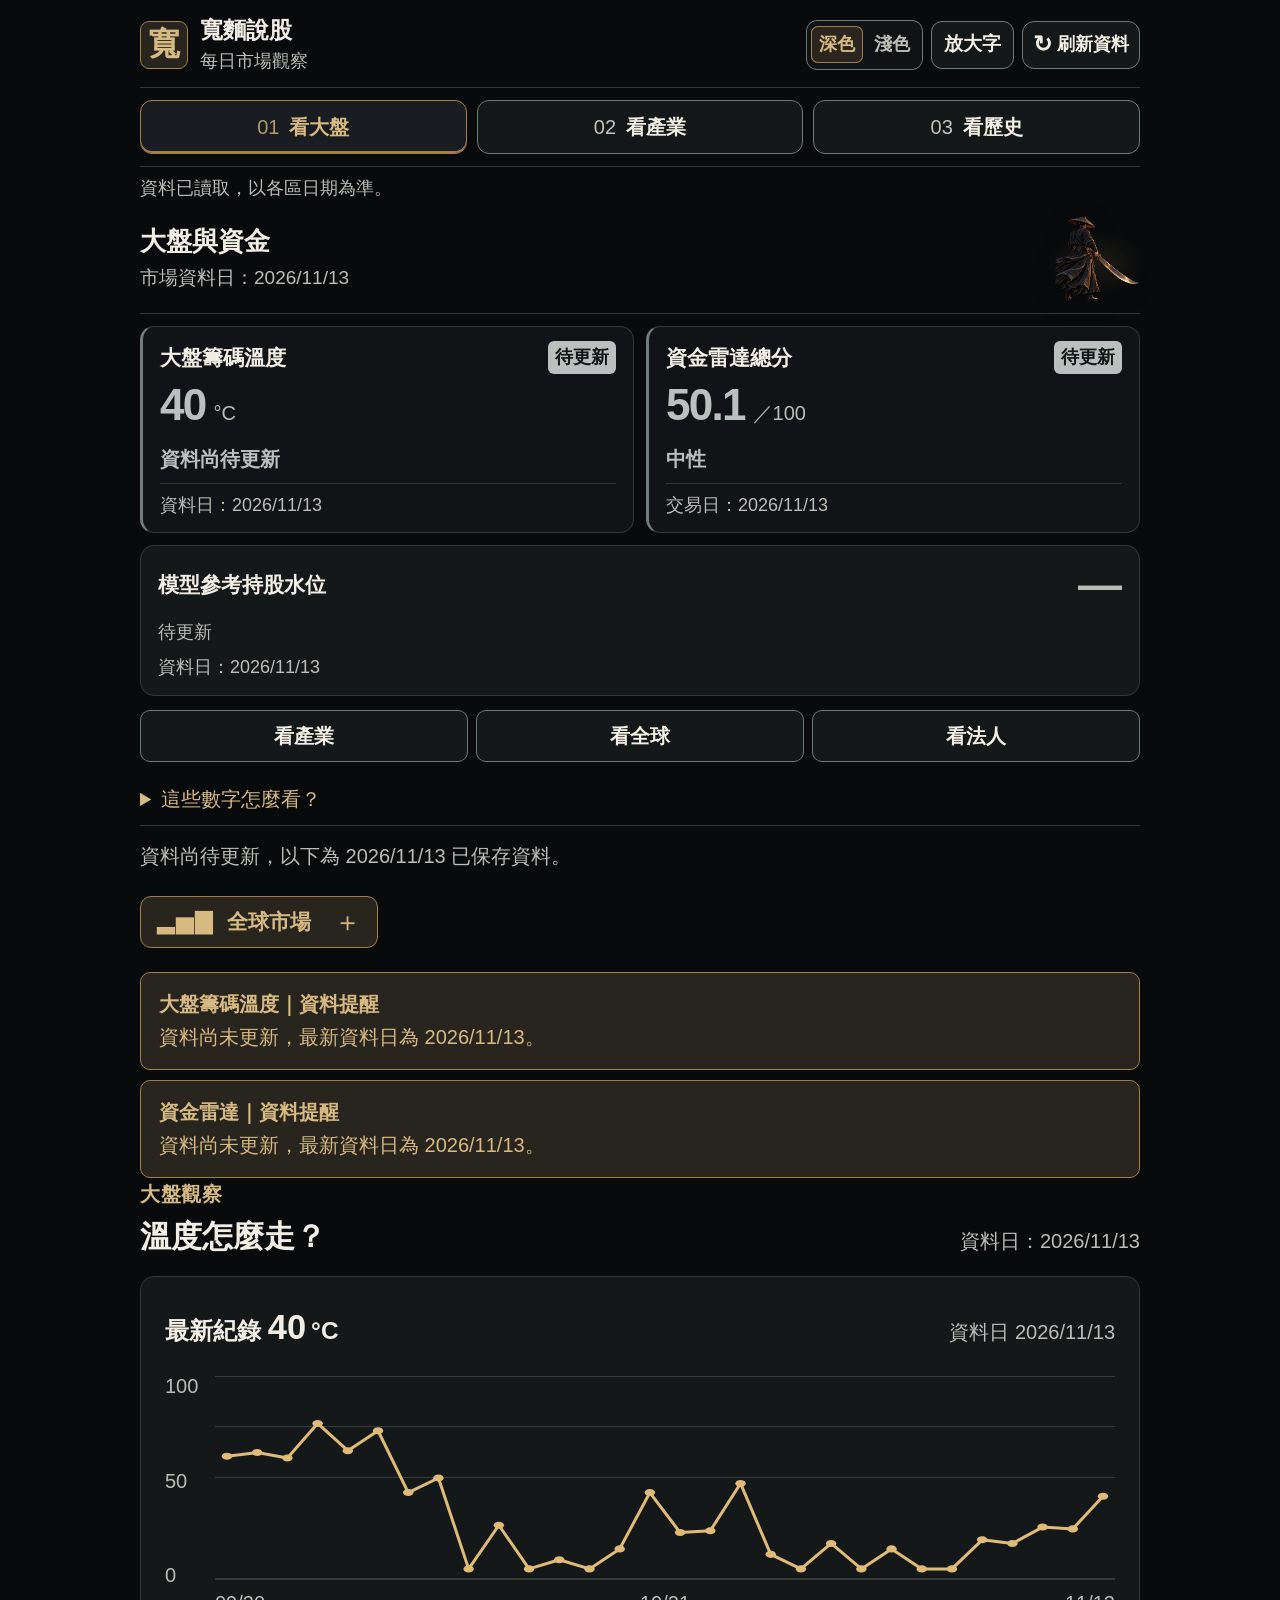
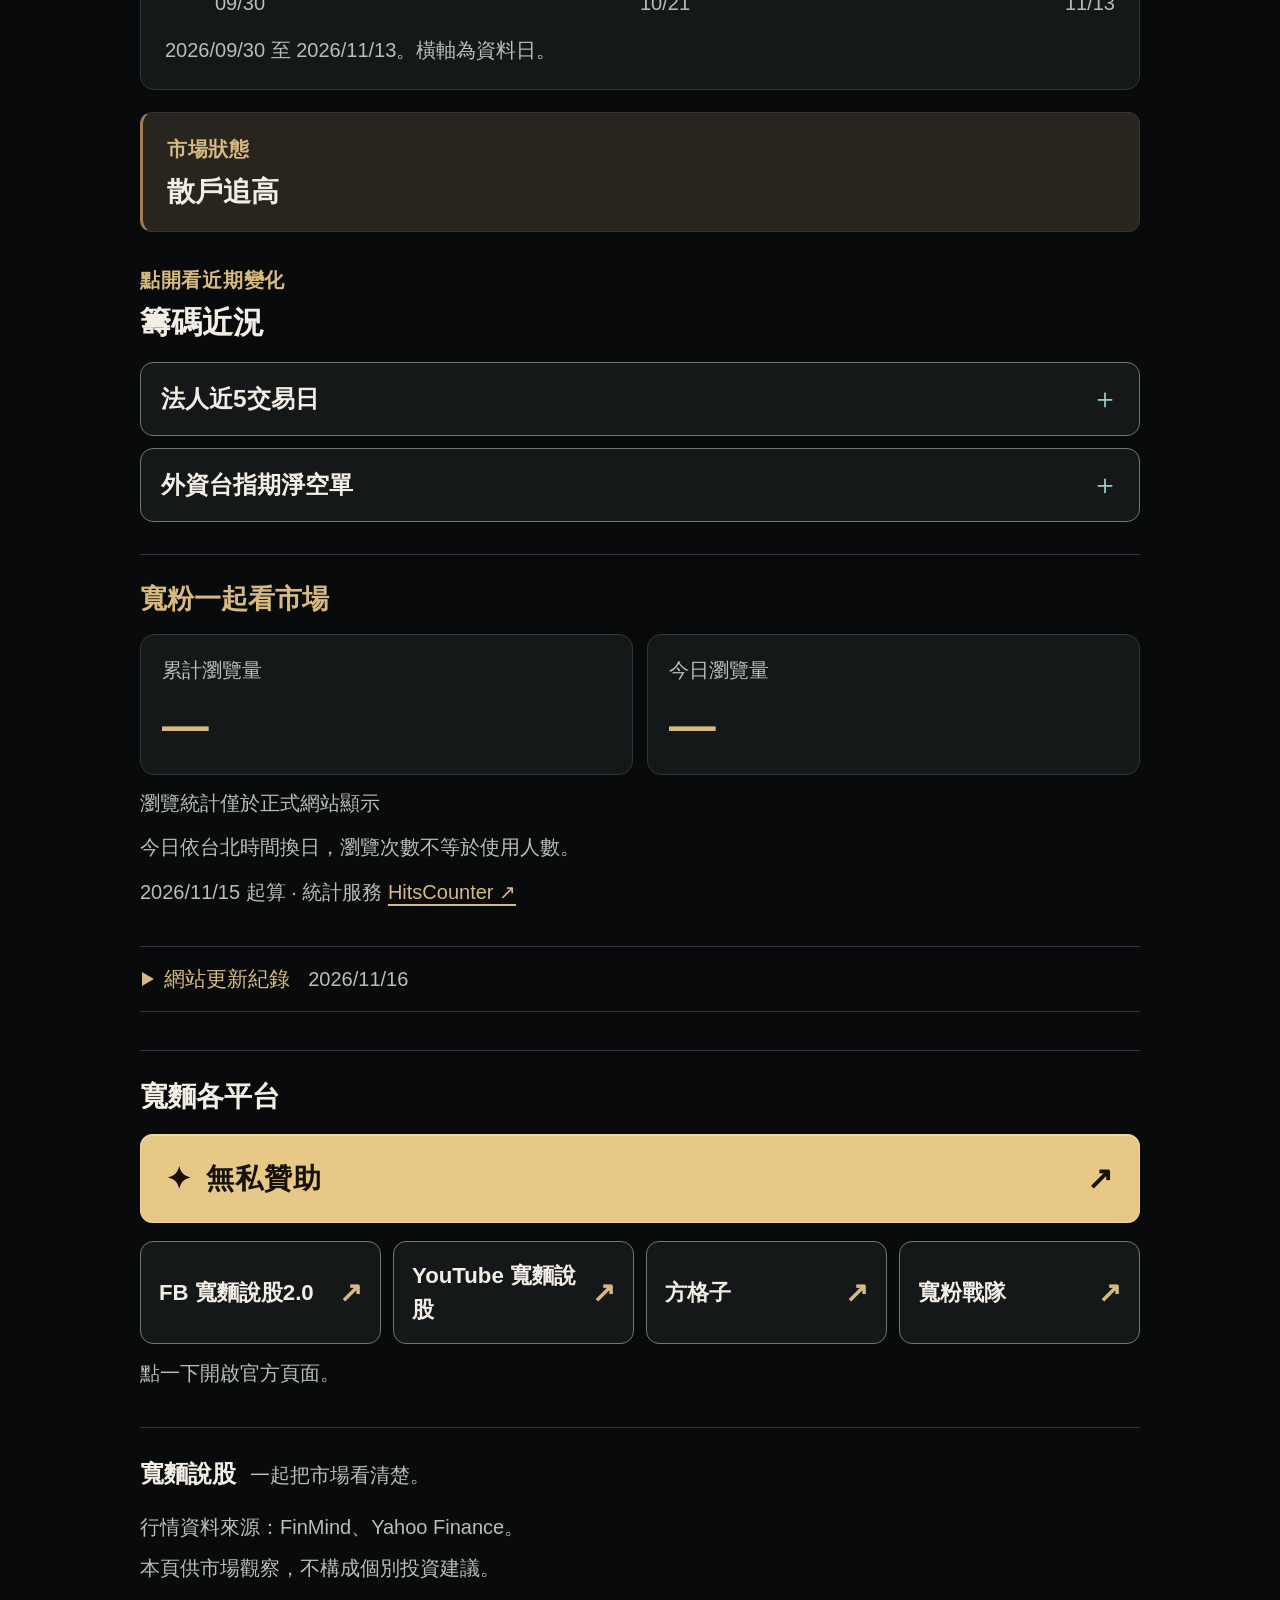
==== commit a73ebd89: "Update market summary" ====
--- a/web/index.html
+++ b/web/index.html
@@ -1,21 +1,26 @@
 <!doctype html>
-<html lang="zh-Hant-TW" data-theme="dark">
+<html lang="zh-Hant-TW" data-theme="dark" data-text-size="standard">
   <head>
     <meta charset="UTF-8">
     <meta name="viewport" content="width=device-width, initial-scale=1">
     <meta id="theme-color" name="theme-color" content="#080A0B">
+    <meta name="kuanmian-ui-version" content="20261116-24">
     <meta name="description" content="寬麵說股：一起看懂大盤籌碼溫度、產業資金與歷史變化。">
     <title>寬麵說股｜大盤與資金雷達</title>
     <script>
       (() => {
-        let theme = "dark";
-        try { if (localStorage.getItem("kuanmian-theme") === "light") theme = "light"; } catch {}
+        let theme = "dark", textSize = "standard";
+        try {
+          if (localStorage.getItem("kuanmian-theme") === "light") theme = "light";
+          if (localStorage.getItem("kuanmian-text-size") === "large") textSize = "large";
+        } catch {}
         document.documentElement.dataset.theme = theme;
+        document.documentElement.dataset.textSize = textSize;
         document.getElementById("theme-color").setAttribute("content", theme === "light" ? "#F5F1E9" : "#080A0B");
       })();
     </script>
-    <link rel="stylesheet" href="./styles.css?v=20261115-23">
-    <script src="./app.js?v=20261115-23" defer></script>
+    <link rel="stylesheet" href="./styles.css?v=20261116-24">
+    <script src="./app.js?v=20261116-24" defer></script>
   </head>
   <body>
     <a class="skip-link" href="#main-content">跳到主要內容</a>
@@ -24,11 +29,16 @@
         <a class="brand" href="./" aria-label="寬麵說股首頁"><span class="brand-mark" aria-hidden="true">寬</span><span>寬麵說股<span class="brand-subtitle">每日市場觀察</span></span></a>
         <div class="header-actions">
           <button id="theme-toggle" class="theme-toggle" type="button" role="switch" aria-checked="true" aria-label="深色模式，切換為淺色"><span class="theme-option-dark" aria-hidden="true">深色</span><span class="theme-option-light" aria-hidden="true">淺色</span></button>
+          <button id="font-size-toggle" class="font-size-toggle" type="button" aria-pressed="false" aria-label="目前標準字體，切換為大字">大字</button>
           <button id="refresh-button" class="refresh-button" type="button"><span aria-hidden="true">↻</span> 刷新資料</button>
         </div>
       </header>
 
       <main id="main-content">
+        <section id="version-notice" class="version-notice" aria-label="網站新版提醒" hidden>
+          <p>網站有新版，更新後繼續看。</p>
+          <div><button id="version-update-button" type="button">點此更新</button><button id="version-dismiss-button" type="button" aria-label="暫時關閉新版提醒">稍後</button></div>
+        </section>
         <nav id="view-navigation" class="view-nav" aria-label="選擇觀察內容">
           <div class="view-tabs" role="tablist" aria-label="市場觀察分頁">
             <button id="tab-market" class="view-tab" type="button" role="tab" aria-selected="true" aria-controls="panel-market" tabindex="0" data-view="market"><span class="nav-number" aria-hidden="true">01</span>看大盤</button>
@@ -43,9 +53,8 @@
 
         <section id="panel-market" class="view-panel" role="tabpanel" aria-labelledby="tab-market" tabindex="0">
         <section class="intro" aria-labelledby="page-title">
-          <div class="intro-heading"><p class="eyebrow">寬麵陪你看市場</p><h1 id="page-title">大盤與資金，<br class="mobile-break">我們一起看。</h1></div>
+          <div class="intro-heading"><h1 id="page-title">大盤與資金</h1><p id="overview-source-date" class="overview-source-date">市場資料日：—</p></div>
           <div id="hero-character-slot" class="hero-character-slot" aria-hidden="true"><img src="./assets/xiaolangke.png?v=20261115-sword" alt="" width="1254" height="1254" decoding="async" draggable="false"></div>
-          <p class="intro-copy">看大盤溫度，也看資金流向。</p>
         </section>
 
 
@@ -65,12 +74,6 @@
           </article>
         </section>
 
-          <section id="latest-highlights" class="latest-highlights" aria-labelledby="highlights-title">
-            <div class="brief-heading"><div><p class="eyebrow">從這次變化開始看</p><h2 id="highlights-title">這次看這裡</h2></div><p id="highlights-date" class="section-date">資料日：—</p></div>
-            <p id="highlights-status" class="brief-status"></p>
-            <div id="highlight-list" class="highlight-list"><p class="empty-state">正在整理已保存的變化…</p></div>
-            <button id="brief-industry-button" class="brief-action" type="button">看產業變化 <span aria-hidden="true">→</span></button>
-          </section>
         <section id="holding-reference-card" class="holding-reference-card" aria-labelledby="holding-reference-title" data-available="false">
           <h2 id="holding-reference-title">模型參考持股水位</h2>
           <strong id="holding-reference-value" class="holding-reference-value">—</strong>
@@ -78,14 +81,39 @@
           <p id="holding-reference-date" class="holding-reference-date">資料日：—</p>
         </section>
 
+        <nav class="quick-tools" aria-label="快速查看市場資料">
+          <button id="quick-industry-button" type="button">看產業</button>
+          <button id="quick-global-button" type="button">看全球</button>
+          <button id="quick-chips-button" type="button">看法人</button>
+        </nav>
+        <details class="reading-guide">
+          <summary>這些數字怎麼看？</summary>
+          <dl><div><dt>大盤籌碼溫度</dt><dd>搭配狀態標籤，觀察大盤籌碼與風險提醒。</dd></div><div><dt>資金雷達分數</dt><dd>以0–100分觀察資金表現；分數與價格漲跌分開看。</dd></div><div><dt>模型參考持股水位</dt><dd>持股部位的參考比例，請搭配自己的資金安排判斷。</dd></div></dl>
+        </details>
+
+        <section id="latest-highlights" class="latest-highlights" aria-labelledby="highlights-title">
+          <div class="brief-heading"><div><p class="eyebrow">從這次變化開始看</p><h2 id="highlights-title">這次看這裡</h2></div><p id="highlights-date" class="section-date">資料日：—</p></div>
+          <p id="highlights-status" class="brief-status"></p>
+          <div id="highlight-list" class="highlight-list"><p class="empty-state">正在整理已保存的變化…</p></div>
+          <button id="brief-industry-button" class="brief-action" type="button">看產業變化 <span aria-hidden="true">→</span></button>
+        </section>
+
         <section class="global-section" aria-label="全球市場行情">
           <button id="global-market-toggle" class="global-market-toggle" type="button" aria-expanded="false" aria-controls="global-market-content" data-disclosure="global-market-content"><span class="global-market-icon" aria-hidden="true">▂▅▇</span><span>全球市場</span><span class="disclosure-symbol" aria-hidden="true">＋</span></button>
           <div id="global-market-content" class="global-market-content" hidden>
             <div class="global-market-heading"><h2>原油、黃金與各國指數</h2><p>最近一日漲跌，與前一筆日資料比較。</p></div>
+            <div class="global-market-filters" role="group" aria-label="選擇市場分類">
+              <button id="global-filter-focus" type="button" data-global-filter="focus" aria-pressed="true">重點</button>
+              <button id="global-filter-us" type="button" data-global-filter="us" aria-pressed="false">美股</button>
+              <button id="global-filter-asia" type="button" data-global-filter="asia" aria-pressed="false">亞洲</button>
+              <button id="global-filter-fx" type="button" data-global-filter="fx" aria-pressed="false">匯率</button>
+              <button id="global-filter-all" type="button" data-global-filter="all" aria-pressed="false">全部</button>
+            </div>
             <p id="global-market-status" class="global-market-status" role="status">正在讀取市場資料…</p>
             <p id="global-market-scale" class="global-market-scale"></p>
             <div id="global-market-list" class="global-market-list"><p class="empty-state">正在讀取市場資料…</p></div>
             <p class="global-market-caption">各市場交易日不同，以每項資料日為準。原油、黃金為期貨價格；本區並非即時報價。</p>
+            <button id="global-market-close" class="global-market-close" type="button">收合全球市場</button>
           </div>
         </section>
 
@@ -133,7 +161,7 @@
 
         <section id="panel-history" class="view-panel" role="tabpanel" aria-labelledby="tab-history" tabindex="0" hidden>
           <div class="section-heading"><div><p class="eyebrow">回頭看變化</p><h2>兩套紀錄，分開看</h2></div></div>
-          <p class="section-description">溫度依來源資料日排列；雷達依每日整理日排列。雷達整理日並非交易日，主卡另列最新來源交易日。</p>
+          <p class="section-description">市場資料日是行情所屬日期；整理日是網站保存結果的日期，兩者分開標示。</p>
           <section class="history-section" aria-labelledby="temperature-history-title">
             <div class="history-heading"><h3 id="temperature-history-title">大盤籌碼溫度</h3><p id="temperature-history-dates" class="section-date">資料期間：—</p></div>
             <div id="temperature-history-chart" class="chart-card"><p class="empty-state">正在讀取歷史資料…</p></div>
@@ -156,9 +184,10 @@
           <p class="visitor-source">2026/11/15 起算 · 統計服務 <a href="https://hitscounter.dev/" target="_blank" rel="noopener noreferrer">HitsCounter ↗</a></p>
         </section>
         <details class="release-notes">
-          <summary>網站更新紀錄 <span>2026/11/15</span></summary>
+          <summary>網站更新紀錄 <span>2026/11/16</span></summary>
           <div class="release-content">
             <p class="release-caption">功能維護與市場資料日期分開記錄。</p>
+            <article><time datetime="2026-11-16">11/16</time><p>首頁先看市場日期、大盤與資金結果及參考水位；加入可保存的大字選擇、白話數字說明與市場分類。刷新保留展開內容，後續新版提供更新提醒。</p></article>
             <article><time datetime="2026-11-15">11/15</time><p>新增可展開的全球市場，查看原油、黃金、VIX 與各國指數的漲跌長條、價格及資料日。入口提前、最新變化摘要、產業名次變動與雷達比較上線；新增累計與今日瀏覽量，首頁換上黑袍持刀浪客。</p></article>
             <article><time datetime="2026-11-14">11/14</time><p>加入產業近5筆走勢、分數升降標示，恢復模型參考持股水位，並調整手機閱讀間距。</p></article>
           </div>
--- a/web/styles.css
+++ b/web/styles.css
@@ -2,7 +2,7 @@
 :root[data-theme="light"]{color-scheme:light;--bg:#F5F1E9;--panel:#FFFDFA;--panel-deep:#EEEAE1;--line:#CBC6BA;--control-line:#858575;--text:#253B3C;--muted:#505F5D;--gold:#AC854B;--gold-text:#77531F;--gold-soft:#EEE3CE;--cyan:#28615C;--teal-soft:#E3EFEB;--hover:#EDE7D9;--selected:#294544;--selected-ink:#FFFDF6;--chart-grid:#D8D1C2;--chart-temperature:#94682D;--chart-radar:#28615C;--signal-tag-text:#FFFFFF}
 *{box-sizing:border-box}
 html{scroll-behavior:smooth;scroll-padding-top:100px}
-body{margin:0;background:var(--bg);color:var(--text);font-family:"Noto Sans TC","Microsoft JhengHei",-apple-system,BlinkMacSystemFont,"Segoe UI",sans-serif;font-size:18px;line-height:1.65;-webkit-font-smoothing:antialiased}
+body{margin:0;background:var(--bg);color:var(--text);font-family:"Noto Sans TC","Microsoft JhengHei",-apple-system,BlinkMacSystemFont,"Segoe UI",sans-serif;font-size:1rem;line-height:1.65;-webkit-font-smoothing:antialiased}
 button,a{-webkit-tap-highlight-color:transparent;touch-action:manipulation}
 button{font:inherit;color:inherit;cursor:pointer}
 button:disabled{cursor:wait;opacity:.65}
@@ -12,107 +12,107 @@
 [hidden]{display:none!important}
 h1,h2,h3,p{margin:0}
 h1,h2,h3{line-height:1.35}
-h2{font-size:28px;font-weight:750}
-h3{font-size:23px}
+h2{font-size:1.55556rem;font-weight:750}
+h3{font-size:1.27778rem}
 .page-shell{width:min(1064px,100%);margin:auto;padding:0 32px}
 .skip-link{position:absolute;top:-90px;left:20px;z-index:30;background:var(--text);color:var(--panel);padding:10px 18px;border-radius:8px}
 .skip-link:focus{top:10px}
 .site-header{display:flex;align-items:center;justify-content:space-between;gap:18px;padding:26px 0 22px;border-bottom:1px solid var(--line)}
-.brand{display:flex;align-items:center;gap:12px;text-decoration:none;color:var(--text);font-size:23px;font-weight:750;line-height:1.3}
-.brand-mark{display:grid;place-items:center;width:48px;height:48px;border:1px solid var(--gold);border-radius:9px;background:var(--gold-soft);color:var(--gold-text);font-family:"Noto Serif TC","PMingLiU",serif;font-size:29px}
-.brand-subtitle{display:block;margin-top:4px;color:var(--muted);font-size:18px;font-weight:400}
-.refresh-button{flex-shrink:0;display:flex;align-items:center;justify-content:center;gap:7px;min-height:48px;padding:8px 15px;background:var(--panel);border:1px solid var(--control-line);border-radius:12px;font-size:18px;font-weight:600}
-.refresh-button>span{font-size:26px;line-height:1}
+.brand{display:flex;align-items:center;gap:12px;text-decoration:none;color:var(--text);font-size:1.27778rem;font-weight:750;line-height:1.3}
+.brand-mark{display:grid;place-items:center;width:48px;height:48px;border:1px solid var(--gold);border-radius:9px;background:var(--gold-soft);color:var(--gold-text);font-family:"Noto Serif TC","PMingLiU",serif;font-size:1.61111rem}
+.brand-subtitle{display:block;margin-top:4px;color:var(--muted);font-size:1rem;font-weight:400}
+.refresh-button{flex-shrink:0;display:flex;align-items:center;justify-content:center;gap:7px;min-height:48px;padding:8px 15px;background:var(--panel);border:1px solid var(--control-line);border-radius:12px;font-size:1rem;font-weight:600}
+.refresh-button>span{font-size:1.44444rem;line-height:1}
 .header-actions{display:flex;align-items:center;gap:12px}
-.theme-toggle{display:flex;align-items:center;gap:3px;min-height:50px;padding:4px;border:1px solid var(--control-line);border-radius:11px;background:var(--panel-deep);font-size:18px;font-weight:650;line-height:1.4}
+.theme-toggle{display:flex;align-items:center;gap:3px;min-height:50px;padding:4px;border:1px solid var(--control-line);border-radius:11px;background:var(--panel-deep);font-size:1rem;font-weight:650;line-height:1.4}
 .theme-toggle>span{display:block;min-width:62px;padding:7px 12px;border-radius:7px;color:var(--muted)}
 :root:not([data-theme="light"]) .theme-option-dark,:root[data-theme="light"] .theme-option-light{background:var(--selected);color:var(--selected-ink);box-shadow:inset 0 0 0 1px var(--gold)}
 :root[data-theme="light"]{--tab-active:#EEE3CE}
 .intro{position:relative;display:grid;grid-template-columns:minmax(0,1fr) 220px;column-gap:28px;row-gap:10px;align-items:center;padding:32px 0 30px;margin-bottom:10px}
 .intro::after{content:"";position:absolute;bottom:0;left:0;width:100%;height:1px;background:var(--line);pointer-events:none}
 .intro-heading{grid-column:1;grid-row:1;min-width:0}
-.eyebrow{color:var(--gold-text);font-size:18px;font-weight:650;letter-spacing:.035em}
-.intro h1{margin-top:10px;font-size:clamp(34px,4.6vw,48px);letter-spacing:.01em}
-.intro-copy{grid-column:1;grid-row:2;color:var(--muted);font-size:20px;max-width:700px}
+.eyebrow{color:var(--gold-text);font-size:1rem;font-weight:650;letter-spacing:.035em}
+.intro h1{margin-top:10px;font-size:clamp(1.88889rem,4.6vw,2.66667rem);letter-spacing:.01em}
+.intro-copy{grid-column:1;grid-row:2;color:var(--muted);font-size:1.11111rem;max-width:700px}
 .mobile-break{display:none}
 .hero-character-slot{position:relative;isolation:isolate;grid-column:2;grid-row:1/span 2;justify-self:end;align-self:center;width:220px;max-height:220px;pointer-events:none}
 .hero-character-slot::before{content:"";position:absolute;z-index:-1;inset:15% -12% 4%;border-radius:50%;background:radial-gradient(ellipse,rgba(183,150,94,.13),transparent 68%)}
 .hero-character-slot img{display:block;width:100%;height:auto;max-height:220px;object-fit:contain;filter:drop-shadow(0 6px 12px rgba(0,0,0,.2))}
 .hero-character-slot:empty{display:none}
 .intro:has(.hero-character-slot:empty){grid-template-columns:minmax(0,1fr)}
-.load-status{color:var(--muted);margin:13px 0 18px;min-height:30px;font-size:18px}
+.load-status{color:var(--muted);margin:13px 0 18px;min-height:30px;font-size:1rem}
 .overview-grid{display:grid;grid-template-columns:1fr 1fr;gap:20px}
 .overview-card{display:flex;flex-direction:column;padding:23px 26px;border:1px solid var(--line);border-radius:var(--radius);background:var(--panel);min-width:0}
 .radar-card{border-top-color:var(--cyan)}
 .card-topline{display:flex;align-items:center;justify-content:space-between;gap:8px;flex-wrap:wrap}
-.card-topline h2{font-size:24px}
-.card-tag{font-size:18px;color:var(--gold-text);background:var(--gold-soft);padding:2px 10px;border-radius:7px;max-width:100%;white-space:normal;overflow-wrap:anywhere}
+.card-topline h2{font-size:1.33333rem}
+.card-tag{font-size:1rem;color:var(--gold-text);background:var(--gold-soft);padding:2px 10px;border-radius:7px;max-width:100%;white-space:normal;overflow-wrap:anywhere}
 .radar-card .card-tag{color:var(--cyan);background:var(--teal-soft)}
 .score-line{display:flex;align-items:baseline;flex-wrap:wrap;gap:6px 8px;min-width:0;max-width:100%;margin-top:12px;line-height:1.25}
-.score-line strong{font-size:64px;font-weight:750;line-height:1.2;letter-spacing:-.04em;color:var(--text);font-variant-numeric:tabular-nums}
-.score-unit{font-size:20px;color:var(--muted);white-space:nowrap}
-.card-state{align-self:stretch;min-width:0;max-width:100%;margin:14px 0 0;padding:10px 14px;border:1px solid var(--line);border-radius:10px;background:var(--panel-deep);font-size:22px;font-weight:650;line-height:1.55;white-space:normal;overflow-wrap:anywhere}
-.data-date{margin-top:12px;padding-top:12px;border-top:1px solid var(--line);font-size:18px;color:var(--muted);overflow-wrap:anywhere}
+.score-line strong{font-size:3.55556rem;font-weight:750;line-height:1.2;letter-spacing:-.04em;color:var(--text);font-variant-numeric:tabular-nums}
+.score-unit{font-size:1.11111rem;color:var(--muted);white-space:nowrap}
+.card-state{align-self:stretch;min-width:0;max-width:100%;margin:14px 0 0;padding:10px 14px;border:1px solid var(--line);border-radius:10px;background:var(--panel-deep);font-size:1.22222rem;font-weight:650;line-height:1.55;white-space:normal;overflow-wrap:anywhere}
+.data-date{margin-top:12px;padding-top:12px;border-top:1px solid var(--line);font-size:1rem;color:var(--muted);overflow-wrap:anywhere}
 .data-notices:empty{display:none}
 .holding-reference-card{display:flex;flex-direction:column;min-width:0;margin-top:18px;padding:22px 26px;border:1px solid var(--line);border-radius:var(--radius);background:var(--panel)}
-.holding-reference-card h2{font-size:24px;overflow-wrap:anywhere}
-.holding-reference-value{display:block;max-width:100%;margin-top:12px;color:var(--gold-text);font-size:52px;font-weight:750;line-height:1.2;font-variant-numeric:tabular-nums;overflow-wrap:anywhere}
-.holding-reference-status{margin-top:12px;color:var(--muted);font-size:18px;overflow-wrap:anywhere}
-.holding-reference-date{margin-top:12px;color:var(--muted);font-size:18px;overflow-wrap:anywhere}
+.holding-reference-card h2{font-size:1.33333rem;overflow-wrap:anywhere}
+.holding-reference-value{display:block;max-width:100%;margin-top:12px;color:var(--gold-text);font-size:2.88889rem;font-weight:750;line-height:1.2;font-variant-numeric:tabular-nums;overflow-wrap:anywhere}
+.holding-reference-status{margin-top:12px;color:var(--muted);font-size:1rem;overflow-wrap:anywhere}
+.holding-reference-date{margin-top:12px;color:var(--muted);font-size:1rem;overflow-wrap:anywhere}
 .holding-reference-card[data-available="false"] .holding-reference-value{color:var(--muted)}
-@media(max-width:600px){.holding-reference-card{padding:18px;margin-top:15px}.holding-reference-card h2{font-size:22px}.holding-reference-value{font-size:48px}}
+@media(max-width:600px){.holding-reference-card{padding:18px;margin-top:15px}.holding-reference-card h2{font-size:1.22222rem}.holding-reference-value{font-size:2.66667rem}}
 .data-notices{margin-top:20px}
 .notice{padding:15px 18px;margin-top:10px;border:1px solid var(--gold);border-radius:10px;background:var(--gold-soft);color:var(--gold-text);overflow-wrap:anywhere}
 .notice strong{display:block}
 .notice p+p{margin-top:8px}
 .view-nav{position:sticky;top:0;z-index:10;background:var(--bg);padding:18px 0 16px;border-bottom:1px solid var(--line);margin-top:9px}
 .view-tabs{display:grid;grid-template-columns:repeat(3,minmax(0,1fr));gap:10px}
-.view-tab{display:flex;justify-content:center;align-items:center;gap:10px;min-height:62px;padding:12px 8px;border:1px solid var(--control-line);border-radius:12px;background:var(--panel);font-size:22px;font-weight:700;white-space:nowrap}
+.view-tab{display:flex;justify-content:center;align-items:center;gap:10px;min-height:62px;padding:12px 8px;border:1px solid var(--control-line);border-radius:12px;background:var(--panel);font-size:1.22222rem;font-weight:700;white-space:nowrap}
 .view-tab[aria-selected="true"]{color:var(--gold-text);border-color:var(--gold);background:var(--tab-active,var(--gold-soft));box-shadow:inset 0 -2px 0 var(--gold)}
-.nav-number{font-size:18px;opacity:.8;font-weight:500}
+.nav-number{font-size:1rem;opacity:.8;font-weight:500}
 .view-panel{padding:30px 0 0;min-height:320px}
 .section-heading{display:flex;align-items:end;justify-content:space-between;gap:16px;margin-bottom:18px}
 .section-heading .eyebrow{margin-bottom:5px}
-.section-date{color:var(--muted);font-size:18px}
-.section-description{font-size:19px;color:var(--muted);margin-bottom:21px}
+.section-date{color:var(--muted);font-size:1rem}
+.section-description{font-size:1.05556rem;color:var(--muted);margin-bottom:21px}
 .chart-card{border:1px solid var(--line);border-radius:var(--radius);background:var(--panel);padding:22px 24px}
 .chart-top{display:flex;align-items:baseline;justify-content:space-between;gap:12px;flex-wrap:wrap;margin-bottom:20px}
-.chart-current{font-size:22px;font-weight:650}
-.chart-current strong{font-size:31px;color:var(--text);margin-right:5px}
+.chart-current{font-size:1.22222rem;font-weight:650}
+.chart-current strong{font-size:1.72222rem;color:var(--text);margin-right:5px}
 .chart-current.cyan strong{color:var(--cyan)}
-.chart-window{font-size:18px;color:var(--muted)}
+.chart-window{font-size:1rem;color:var(--muted)}
 .plot-layout{display:grid;grid-template-columns:40px minmax(0,1fr);column-gap:10px}
-.chart-axis-y{display:flex;flex-direction:column;justify-content:space-between;padding-bottom:31px;color:var(--muted);font-size:18px;line-height:1}
+.chart-axis-y{display:flex;flex-direction:column;justify-content:space-between;padding-bottom:31px;color:var(--muted);font-size:1rem;line-height:1}
 .plot-main{min-width:0}
 .plot-area{height:204px;position:relative;background:repeating-linear-gradient(to bottom,transparent 0,transparent calc(25% - 1px),var(--chart-grid) calc(25% - 1px),var(--chart-grid) 25%);border-top:1px solid var(--chart-grid);border-bottom:1px solid var(--chart-grid)}
 .plot-area svg{width:100%;height:100%;display:block;overflow:visible}
-.chart-axis-x{display:flex;justify-content:space-between;gap:8px;color:var(--muted);font-size:18px;line-height:1.3;margin-top:10px}
+.chart-axis-x{display:flex;justify-content:space-between;gap:8px;color:var(--muted);font-size:1rem;line-height:1.3;margin-top:10px}
 .chart-axis-x span:nth-child(2){text-align:center}
 .chart-axis-x span:last-child{text-align:right}
-.chart-caption{color:var(--muted);font-size:18px;margin-top:18px}
-.empty-state{padding:26px 8px;color:var(--muted);text-align:center;font-size:19px;overflow-wrap:anywhere}
+.chart-caption{color:var(--muted);font-size:1rem;margin-top:18px}
+.empty-state{padding:26px 8px;color:var(--muted);text-align:center;font-size:1.05556rem;overflow-wrap:anywhere}
 .structure-card{margin:22px 0 32px;border:1px solid var(--line);border-left:3px solid var(--gold);border-radius:12px;padding:20px 24px;background:var(--gold-soft)}
-.structure-card h3{font-size:25px;margin-top:7px}
+.structure-card h3{font-size:1.38889rem;margin-top:7px}
 .industry-list{display:grid;gap:11px}
 .industry-item{border:1px solid var(--control-line);border-radius:13px;background:var(--panel);overflow:hidden}
 .industry-toggle{width:100%;min-height:82px;display:flex;align-items:center;gap:15px;padding:15px 20px;border:0;background:transparent;text-align:left}
-.industry-rank{display:grid;place-items:center;width:32px;height:32px;min-width:32px;background:var(--gold-soft);border-radius:8px;font-size:18px;color:var(--gold-text);font-variant-numeric:tabular-nums}
-.industry-name{font-size:21px;font-weight:650;flex:1;overflow-wrap:anywhere;min-width:0}
-.industry-score{font-size:29px;color:var(--text);font-weight:750;font-variant-numeric:tabular-nums;white-space:nowrap}
+.industry-rank{display:grid;place-items:center;width:32px;height:32px;min-width:32px;background:var(--gold-soft);border-radius:8px;font-size:1rem;color:var(--gold-text);font-variant-numeric:tabular-nums}
+.industry-name{font-size:1.16667rem;font-weight:650;flex:1;overflow-wrap:anywhere;min-width:0}
+.industry-score{font-size:1.61111rem;color:var(--text);font-weight:750;font-variant-numeric:tabular-nums;white-space:nowrap}
 .industry-metrics{display:flex;align-items:center;flex-wrap:wrap;gap:8px 12px;min-width:0}
-.industry-delta{display:inline-flex;align-items:center;gap:5px;padding:3px 8px;border-radius:7px;background:var(--gold-soft);color:var(--muted);font-size:20px;font-weight:700;line-height:1.5;font-variant-numeric:tabular-nums;white-space:nowrap}
+.industry-delta{display:inline-flex;align-items:center;gap:5px;padding:3px 8px;border-radius:7px;background:var(--gold-soft);color:var(--muted);font-size:1.11111rem;font-weight:700;line-height:1.5;font-variant-numeric:tabular-nums;white-space:nowrap}
 .industry-delta[data-direction="up"]{color:#FFFFFF;background:#C1121F}
 .industry-delta[data-direction="down"]{color:#FFFFFF;background:#006B3C}
-.industry-toggle .disclosure-symbol,.chips-toggle .disclosure-symbol{flex-shrink:0;color:var(--cyan);font-weight:400;font-size:25px;line-height:1}
-.industry-detail{border-top:1px solid var(--line);padding:19px 22px;background:var(--panel-deep);font-size:18px}
+.industry-toggle .disclosure-symbol,.chips-toggle .disclosure-symbol{flex-shrink:0;color:var(--cyan);font-weight:400;font-size:1.38889rem;line-height:1}
+.industry-detail{border-top:1px solid var(--line);padding:19px 22px;background:var(--panel-deep);font-size:1rem}
 .detail-grid{display:grid;grid-template-columns:1fr 1fr;gap:17px;margin:0}
 .detail-grid div{min-width:0}
-.detail-grid dt{color:var(--muted);font-size:18px;margin-bottom:3px}
-.detail-grid dd{margin:0;font-size:21px;font-weight:650;overflow-wrap:anywhere}
-.detail-source{font-size:18px;color:var(--muted);margin-top:15px}
+.detail-grid dt{color:var(--muted);font-size:1rem;margin-bottom:3px}
+.detail-grid dd{margin:0;font-size:1.16667rem;font-weight:650;overflow-wrap:anywhere}
+.detail-source{font-size:1rem;color:var(--muted);margin-top:15px}
 .industry-trend{min-width:0;margin:0 0 22px;padding-bottom:20px;border-bottom:1px solid var(--line)}
-.industry-trend h3{font-size:21px;line-height:1.5;overflow-wrap:anywhere}
-.industry-trend-meta{display:flex;justify-content:space-between;gap:5px 14px;flex-wrap:wrap;margin-top:7px;color:var(--muted);font-size:18px;line-height:1.5}
+.industry-trend h3{font-size:1.16667rem;line-height:1.5;overflow-wrap:anywhere}
+.industry-trend-meta{display:flex;justify-content:space-between;gap:5px 14px;flex-wrap:wrap;margin-top:7px;color:var(--muted);font-size:1rem;line-height:1.5}
 .industry-trend-plot{height:134px;margin-top:13px;position:relative}
 .industry-trend-drawing{position:absolute;inset:8px 0}
 .industry-trend-drawing svg{display:block;width:100%;height:100%;overflow:visible}
@@ -121,38 +121,38 @@
 .industry-trend-point{position:absolute;width:9px;height:9px;border-radius:50%;border:2px solid var(--panel-deep);background:var(--chart-radar);box-shadow:0 0 0 1px var(--chart-radar);transform:translate(-50%,-50%);pointer-events:none}
 .industry-trend-values{display:grid;grid-template-columns:repeat(var(--trend-days),minmax(0,1fr));gap:4px;margin:8px 0 0;text-align:center}
 .industry-trend-values>div{min-width:0}
-.industry-trend-values dt{font-size:17px;line-height:1.4;color:var(--muted);overflow-wrap:anywhere}
-.industry-trend-values dd{margin:5px 0 0;font-size:22px;line-height:1.4;font-weight:700;font-variant-numeric:tabular-nums;letter-spacing:-.025em;overflow-wrap:anywhere}
-.industry-trend-empty,.industry-trend-gap,.industry-trend-caption{margin-top:12px;color:var(--muted);font-size:18px;overflow-wrap:anywhere}
+.industry-trend-values dt{font-size:0.94444rem;line-height:1.4;color:var(--muted);overflow-wrap:anywhere}
+.industry-trend-values dd{margin:5px 0 0;font-size:1.22222rem;line-height:1.4;font-weight:700;font-variant-numeric:tabular-nums;letter-spacing:-.025em;overflow-wrap:anywhere}
+.industry-trend-empty,.industry-trend-gap,.industry-trend-caption{margin-top:12px;color:var(--muted);font-size:1rem;overflow-wrap:anywhere}
 .sr-only{position:absolute;width:1px;height:1px;padding:0;margin:-1px;overflow:hidden;clip-path:inset(50%);white-space:nowrap;border:0}
-@media(max-width:360px){.industry-detail{padding-left:14px;padding-right:14px}.industry-trend h3{font-size:20px}.industry-trend-values dt{font-size:16px}.industry-trend-values{gap:5px}.industry-trend-values>div{padding:7px 0;border-radius:7px;background:var(--panel)}.industry-trend-values dd{letter-spacing:-.04em}}
+@media(max-width:360px){.industry-detail{padding-left:14px;padding-right:14px}.industry-trend h3{font-size:1.11111rem}.industry-trend-values dt{font-size:0.88889rem}.industry-trend-values{gap:5px}.industry-trend-values>div{padding:7px 0;border-radius:7px;background:var(--panel)}.industry-trend-values dd{letter-spacing:-.04em}}
 .history-section{margin-top:29px}
 .history-heading{margin-bottom:15px}
-.history-heading h3{font-size:25px;margin-bottom:7px}
+.history-heading h3{font-size:1.38889rem;margin-bottom:7px}
 .history-records{margin-top:13px;border:1px solid var(--control-line);border-radius:12px;background:var(--panel);overflow:hidden}
-.history-records summary{cursor:pointer;min-height:56px;padding:13px 18px;color:var(--cyan);font-size:19px;font-weight:600}
-.history-row{display:flex;justify-content:space-between;align-items:baseline;gap:12px;padding:11px 18px;border-top:1px solid var(--line);font-size:18px}
-.history-row strong{font-size:21px;color:var(--text);font-variant-numeric:tabular-nums}
+.history-records summary{cursor:pointer;min-height:56px;padding:13px 18px;color:var(--cyan);font-size:1.05556rem;font-weight:600}
+.history-row{display:flex;justify-content:space-between;align-items:baseline;gap:12px;padding:11px 18px;border-top:1px solid var(--line);font-size:1rem}
+.history-row strong{font-size:1.16667rem;color:var(--text);font-variant-numeric:tabular-nums}
 .history-row.cyan strong{color:var(--cyan)}
 .chips-section{margin-top:30px}
 .global-section{margin-top:23px;margin-bottom:24px}
-.global-market-toggle{display:inline-flex;align-items:center;gap:13px;min-height:48px;padding:8px 16px;border:1px solid var(--gold);border-radius:11px;background:var(--gold-soft);color:var(--gold-text);font-size:19px;font-weight:650;text-align:left}
-.global-market-icon{font-size:20px;letter-spacing:2px;line-height:1}
-.global-market-toggle .disclosure-symbol{margin-left:10px;font-size:24px;font-weight:400;line-height:1}
+.global-market-toggle{display:inline-flex;align-items:center;gap:13px;min-height:48px;padding:8px 16px;border:1px solid var(--gold);border-radius:11px;background:var(--gold-soft);color:var(--gold-text);font-size:1.05556rem;font-weight:650;text-align:left}
+.global-market-icon{font-size:1.11111rem;letter-spacing:2px;line-height:1}
+.global-market-toggle .disclosure-symbol{margin-left:10px;font-size:1.33333rem;font-weight:400;line-height:1}
 .global-market-toggle[aria-expanded="true"]{background:var(--panel);border-bottom-left-radius:0;border-bottom-right-radius:0}
 .global-market-content{padding:23px 22px;border:1px solid var(--control-line);border-radius:0 13px 13px 13px;background:var(--panel)}
-.global-market-heading h2{font-size:25px;line-height:1.4}
-.global-market-heading>p{margin-top:7px;font-size:18px;color:var(--muted)}
-.global-market-status,.global-market-scale,.global-market-caption{font-size:18px;color:var(--muted);overflow-wrap:anywhere}
+.global-market-heading h2{font-size:1.38889rem;line-height:1.4}
+.global-market-heading>p{margin-top:7px;font-size:1rem;color:var(--muted)}
+.global-market-status,.global-market-scale,.global-market-caption{font-size:1rem;color:var(--muted);overflow-wrap:anywhere}
 .global-market-status{margin-top:15px}
 .global-market-scale{margin-top:9px}
 .global-market-group{margin-top:24px}
-.global-market-group>h3{padding-bottom:10px;border-bottom:1px solid var(--line);font-size:21px;color:var(--gold-text)}
+.global-market-group>h3{padding-bottom:10px;border-bottom:1px solid var(--line);font-size:1.16667rem;color:var(--gold-text)}
 .global-market-rows{display:grid;grid-template-columns:repeat(2,minmax(0,1fr));column-gap:30px}
 .global-market-row{min-width:0;padding:17px 0 15px;border-bottom:1px solid var(--line)}
 .global-market-topline{display:grid;grid-template-columns:minmax(0,1fr) auto;align-items:center;gap:12px}
-.global-market-topline h4{margin:0;font-size:20px;font-weight:650;line-height:1.5;overflow-wrap:anywhere}
-.global-market-change{max-width:155px;padding:3px 8px;border-radius:6px;background:var(--gold-soft);color:var(--muted);font-size:18px;line-height:1.5;font-weight:700;font-variant-numeric:tabular-nums;overflow-wrap:anywhere;text-align:center}
+.global-market-topline h4{margin:0;font-size:1.11111rem;font-weight:650;line-height:1.5;overflow-wrap:anywhere}
+.global-market-change{max-width:155px;padding:3px 8px;border-radius:6px;background:var(--gold-soft);color:var(--muted);font-size:1rem;line-height:1.5;font-weight:700;font-variant-numeric:tabular-nums;overflow-wrap:anywhere;text-align:center}
 .global-market-row[data-direction="up"] .global-market-change{background:#C1121F;color:#FFFFFF}
 .global-market-row[data-direction="down"] .global-market-change{background:#006B3C;color:#FFFFFF}
 .global-market-bar{height:14px;margin:13px 0 11px;position:relative;border-radius:3px;background:var(--panel-deep);box-shadow:inset 0 0 0 1px var(--line)}
@@ -161,75 +161,75 @@
 .global-market-row[data-direction="up"] .global-market-fill{background:#C1121F}
 .global-market-row[data-direction="down"] .global-market-fill{background:#006B3C}
 .global-market-flat{position:absolute;left:calc(50% - 3px);top:4px;width:6px;height:6px;background:var(--muted);border-radius:50%}
-.global-market-no-bar{margin:9px 0 4px;color:var(--muted);font-size:18px}
+.global-market-no-bar{margin:9px 0 4px;color:var(--muted);font-size:1rem}
 .global-market-meta{display:flex;align-items:baseline;justify-content:space-between;flex-wrap:wrap;gap:4px 12px;min-width:0}
-.global-market-value{font-size:20px;font-weight:650;font-variant-numeric:tabular-nums;overflow-wrap:anywhere}
-.global-market-value>span:not(.sr-only){margin-left:7px;font-size:18px;font-weight:400;color:var(--muted)}
-.global-market-date{font-size:18px;color:var(--muted);font-variant-numeric:tabular-nums;overflow-wrap:anywhere}
+.global-market-value{font-size:1.11111rem;font-weight:650;font-variant-numeric:tabular-nums;overflow-wrap:anywhere}
+.global-market-value>span:not(.sr-only){margin-left:7px;font-size:1rem;font-weight:400;color:var(--muted)}
+.global-market-date{font-size:1rem;color:var(--muted);font-variant-numeric:tabular-nums;overflow-wrap:anywhere}
 .global-market-stale{display:inline-block;margin-left:8px;color:var(--gold-text)}
-.global-market-source{display:inline-flex;align-items:center;min-height:48px;padding:4px 5px;font-size:18px;color:var(--gold-text);text-decoration-thickness:1px}
+.global-market-source{display:inline-flex;align-items:center;min-height:48px;padding:4px 5px;font-size:1rem;color:var(--gold-text);text-decoration-thickness:1px}
 .global-market-caption{margin-top:22px;padding-top:16px;border-top:1px solid var(--line)}
 @media(hover:hover){.global-market-toggle:hover{background:var(--hover)}}
-@media(max-width:700px){.global-market-content{padding:20px 16px}.global-market-heading h2{font-size:23px}.global-market-rows{grid-template-columns:minmax(0,1fr)}.global-market-group{margin-top:22px}.global-market-topline{gap:12px}.global-market-topline h4{font-size:19px}.global-market-meta{gap:4px 10px}}
+@media(max-width:700px){.global-market-content{padding:20px 16px}.global-market-heading h2{font-size:1.27778rem}.global-market-rows{grid-template-columns:minmax(0,1fr)}.global-market-group{margin-top:22px}.global-market-topline{gap:12px}.global-market-topline h4{font-size:1.05556rem}.global-market-meta{gap:4px 10px}}
 .chips-disclosures{display:grid;gap:12px}
 .chips-disclosure{border:1px solid var(--control-line);border-radius:13px;background:var(--panel);overflow:hidden}
-.chips-toggle{display:flex;align-items:center;justify-content:space-between;gap:15px;width:100%;min-height:66px;padding:16px 20px;border:0;background:transparent;text-align:left;font-size:22px;font-weight:650}
+.chips-toggle{display:flex;align-items:center;justify-content:space-between;gap:15px;width:100%;min-height:66px;padding:16px 20px;border:0;background:transparent;text-align:left;font-size:1.22222rem;font-weight:650}
 .chips-toggle>span:first-child{min-width:0;overflow-wrap:anywhere}
 .chips-content{border-top:1px solid var(--line);padding:20px;background:var(--panel-deep)}
-.chips-intro{color:var(--muted);font-size:18px;margin-bottom:16px}
+.chips-intro{color:var(--muted);font-size:1rem;margin-bottom:16px}
 .chips-day-list{display:grid;gap:12px}
 .chips-day{display:grid;grid-template-columns:150px minmax(0,1fr);gap:16px;padding:17px;border:1px solid var(--line);border-radius:11px;background:var(--panel)}
-.chips-day h3{font-size:20px;align-self:center}
+.chips-day h3{font-size:1.11111rem;align-self:center}
 .chips-institution-values{display:grid;grid-template-columns:repeat(3,minmax(0,1fr));gap:12px;margin:0}
 .chips-institution-values div{min-width:0}
-.chips-institution-values dt{font-size:18px;color:var(--muted);margin-bottom:4px}
-.chips-institution-values dd{margin:0;font-size:23px;font-weight:650;font-variant-numeric:tabular-nums;overflow-wrap:anywhere}
+.chips-institution-values dt{font-size:1rem;color:var(--muted);margin-bottom:4px}
+.chips-institution-values dd{margin:0;font-size:1.27778rem;font-weight:650;font-variant-numeric:tabular-nums;overflow-wrap:anywhere}
 .chips-result-grid{display:grid;grid-template-columns:1fr 1fr;gap:20px;margin:0}
 .chips-result-grid div{min-width:0}
-.chips-result-grid dt{font-size:18px;color:var(--muted);margin-bottom:6px}
-.chips-result-grid dd{margin:0;font-size:28px;font-weight:650;overflow-wrap:anywhere}
-.chips-result-unit{font-size:18px;font-weight:400;margin-left:6px;color:var(--muted);white-space:nowrap}
-.chips-result-date{font-size:18px;color:var(--muted);margin-top:17px}
-.chips-missing{font-size:18px;color:var(--muted);margin-top:12px}
-.chips-direction{font-size:18px;color:var(--muted);margin-top:9px}
+.chips-result-grid dt{font-size:1rem;color:var(--muted);margin-bottom:6px}
+.chips-result-grid dd{margin:0;font-size:1.55556rem;font-weight:650;overflow-wrap:anywhere}
+.chips-result-unit{font-size:1rem;font-weight:400;margin-left:6px;color:var(--muted);white-space:nowrap}
+.chips-result-date{font-size:1rem;color:var(--muted);margin-top:17px}
+.chips-missing{font-size:1rem;color:var(--muted);margin-top:12px}
+.chips-direction{font-size:1rem;color:var(--muted);margin-top:9px}
 .platform-section{margin-top:38px;padding-top:27px;border-top:1px solid var(--line)}
-.platform-section h2{font-size:25px;margin-bottom:18px}
+.platform-section h2{font-size:1.38889rem;margin-bottom:18px}
 .platform-grid{display:grid;grid-template-columns:repeat(4,minmax(0,1fr));gap:12px}
-.platform-link{display:flex;align-items:center;justify-content:space-between;gap:12px;min-height:76px;padding:17px 18px;border:1px solid var(--control-line);border-radius:13px;background:var(--panel);color:var(--text);text-decoration:none;font-size:20px;font-weight:650;line-height:1.5}
+.platform-link{display:flex;align-items:center;justify-content:space-between;gap:12px;min-height:76px;padding:17px 18px;border:1px solid var(--control-line);border-radius:13px;background:var(--panel);color:var(--text);text-decoration:none;font-size:1.11111rem;font-weight:650;line-height:1.5}
 .platform-link>span:first-child{min-width:0;overflow-wrap:anywhere}
 .platform-name{white-space:nowrap}
-.platform-open{flex-shrink:0;color:var(--gold-text);font-size:25px}
-.platform-hint{margin-top:13px;color:var(--muted);font-size:18px}
-.site-footer{margin-top:37px;padding:26px 0 35px;border-top:1px solid var(--line);font-size:18px;color:var(--muted)}
+.platform-open{flex-shrink:0;color:var(--gold-text);font-size:1.38889rem}
+.platform-hint{margin-top:13px;color:var(--muted);font-size:1rem}
+.site-footer{margin-top:37px;padding:26px 0 35px;border-top:1px solid var(--line);font-size:1rem;color:var(--muted)}
 .site-footer p+p{margin-top:8px}
-.footer-brand{display:flex;gap:14px;align-items:baseline;flex-wrap:wrap;font-size:22px;color:var(--text);font-weight:700;margin-bottom:17px}
-.footer-brand span{font-size:18px;color:var(--muted);font-weight:400}
-.noscript-message{padding:24px;font-size:20px;max-width:800px;margin:auto}
+.footer-brand{display:flex;gap:14px;align-items:baseline;flex-wrap:wrap;font-size:1.22222rem;color:var(--text);font-weight:700;margin-bottom:17px}
+.footer-brand span{font-size:1rem;color:var(--muted);font-weight:400}
+.noscript-message{padding:24px;font-size:1.11111rem;max-width:800px;margin:auto}
 @media(hover:hover){.refresh-button:hover,.theme-toggle:hover,.industry-toggle:hover,.chips-toggle:hover{background:var(--hover)}.view-tab:not([aria-selected="true"]):hover{border-color:var(--gold);background:var(--hover)}.platform-link:hover{border-color:var(--gold);background:var(--hover)}}
 @media(max-width:700px){
-  .page-shell{padding:0 20px}.site-header{flex-wrap:wrap;gap:14px;padding-top:18px;padding-bottom:16px}.brand{font-size:21px;gap:10px}.brand-mark{width:44px;height:44px;font-size:25px}.brand-subtitle{display:none}.header-actions{width:100%;justify-content:space-between;gap:12px}.refresh-button{padding:8px 12px}.theme-toggle{min-height:48px}.theme-toggle>span{padding:6px 12px}
-  .intro{grid-template-columns:minmax(0,1fr) clamp(112px,34vw,144px);column-gap:12px;row-gap:12px;padding:25px 0 25px}.intro h1{font-size:34px}.intro-copy{grid-column:1/-1;grid-row:2;font-size:18px}.mobile-break{display:block}.hero-character-slot{grid-row:1;width:100%;max-height:144px}.hero-character-slot img{max-height:144px}
-  .load-status{margin:12px 0 15px}.overview-grid{gap:12px}.overview-card{padding:18px 17px}.card-topline h2{font-size:21px}.score-line strong{font-size:52px}.score-unit{font-size:18px}.card-state{font-size:20px}
-  .view-tab{font-size:21px;min-height:59px;gap:5px}.nav-number{display:none}.view-tabs{gap:8px}.view-panel{padding-top:25px}.section-heading{align-items:start;flex-direction:column;gap:8px}h2{font-size:27px}
-  .chart-card{padding:19px 16px}.chart-top{gap:5px}.plot-area{height:180px}.plot-layout{grid-template-columns:35px minmax(0,1fr);column-gap:7px}.chart-axis-x{gap:2px}.structure-card{padding:20px}.structure-card h3{font-size:24px}
-  .industry-toggle{display:grid;grid-template-columns:32px minmax(0,1fr) auto;gap:5px 11px;padding:14px 16px}.industry-rank{grid-column:1;grid-row:1/span 2;align-self:center}.industry-name{grid-column:2;grid-row:1;font-size:20px}.industry-metrics{grid-column:2;grid-row:2;gap:8px 12px}.industry-toggle .disclosure-symbol{grid-column:3;grid-row:1/span 2}.industry-score{font-size:27px}.industry-delta{font-size:19px}.industry-detail{padding:17px 18px}.detail-grid{gap:14px}
-  .chips-toggle{font-size:21px;padding:15px 18px}.chips-content{padding:18px}.chips-day{grid-template-columns:1fr;gap:13px;padding:16px}.chips-result-grid{gap:17px}.chips-result-grid dd{font-size:25px}.chips-institution-values{gap:9px}.chips-institution-values dd{font-size:22px}
-  .platform-grid{grid-template-columns:repeat(2,minmax(0,1fr))}.platform-link{min-height:88px;padding:15px 16px;font-size:20px}
+  .page-shell{padding:0 20px}.site-header{flex-wrap:wrap;gap:14px;padding-top:18px;padding-bottom:16px}.brand{font-size:1.16667rem;gap:10px}.brand-mark{width:44px;height:44px;font-size:1.38889rem}.brand-subtitle{display:none}.header-actions{width:100%;justify-content:space-between;gap:12px}.refresh-button{padding:8px 12px}.theme-toggle{min-height:48px}.theme-toggle>span{padding:6px 12px}
+  .intro{grid-template-columns:minmax(0,1fr) clamp(112px,34vw,144px);column-gap:12px;row-gap:12px;padding:25px 0 25px}.intro h1{font-size:1.88889rem}.intro-copy{grid-column:1/-1;grid-row:2;font-size:1rem}.mobile-break{display:block}.hero-character-slot{grid-row:1;width:100%;max-height:144px}.hero-character-slot img{max-height:144px}
+  .load-status{margin:12px 0 15px}.overview-grid{gap:12px}.overview-card{padding:18px 17px}.card-topline h2{font-size:1.16667rem}.score-line strong{font-size:2.88889rem}.score-unit{font-size:1rem}.card-state{font-size:1.11111rem}
+  .view-tab{font-size:1.16667rem;min-height:59px;gap:5px}.nav-number{display:none}.view-tabs{gap:8px}.view-panel{padding-top:25px}.section-heading{align-items:start;flex-direction:column;gap:8px}h2{font-size:1.5rem}
+  .chart-card{padding:19px 16px}.chart-top{gap:5px}.plot-area{height:180px}.plot-layout{grid-template-columns:35px minmax(0,1fr);column-gap:7px}.chart-axis-x{gap:2px}.structure-card{padding:20px}.structure-card h3{font-size:1.33333rem}
+  .industry-toggle{display:grid;grid-template-columns:32px minmax(0,1fr) auto;gap:5px 11px;padding:14px 16px}.industry-rank{grid-column:1;grid-row:1/span 2;align-self:center}.industry-name{grid-column:2;grid-row:1;font-size:1.11111rem}.industry-metrics{grid-column:2;grid-row:2;gap:8px 12px}.industry-toggle .disclosure-symbol{grid-column:3;grid-row:1/span 2}.industry-score{font-size:1.5rem}.industry-delta{font-size:1.05556rem}.industry-detail{padding:17px 18px}.detail-grid{gap:14px}
+  .chips-toggle{font-size:1.16667rem;padding:15px 18px}.chips-content{padding:18px}.chips-day{grid-template-columns:1fr;gap:13px;padding:16px}.chips-result-grid{gap:17px}.chips-result-grid dd{font-size:1.38889rem}.chips-institution-values{gap:9px}.chips-institution-values dd{font-size:1.22222rem}
+  .platform-grid{grid-template-columns:repeat(2,minmax(0,1fr))}.platform-link{min-height:88px;padding:15px 16px;font-size:1.11111rem}
 }
 @media(max-width:600px){
-  .overview-grid{grid-template-columns:1fr;gap:13px}.overview-card{padding:17px 20px}.card-topline h2{font-size:23px}.card-tag{font-size:18px;padding:2px 8px}.score-line strong{font-size:48px}.card-state{font-size:20px}
+  .overview-grid{grid-template-columns:1fr;gap:13px}.overview-card{padding:17px 20px}.card-topline h2{font-size:1.27778rem}.card-tag{font-size:1rem;padding:2px 8px}.score-line strong{font-size:2.66667rem}.card-state{font-size:1.11111rem}
 }
 @media(max-width:360px){
-  .page-shell{padding:0 14px}.brand{font-size:20px;gap:8px}.brand-mark{width:38px;height:42px;font-size:24px}.refresh-button{padding:8px}.refresh-button>span{font-size:23px}
-  .intro{grid-template-columns:minmax(0,1fr) clamp(96px,calc(100vw - 224px),112px);column-gap:10px;padding-top:22px}.intro h1{font-size:28px}.hero-character-slot{width:100%;max-height:112px}.hero-character-slot img{max-height:112px}
-  .overview-card .card-topline h2{font-size:21px}.overview-card .card-tag{font-size:18px;padding:2px 6px}.data-date{line-height:1.5}
-  .view-tab{font-size:20px;padding:11px 4px}.view-tabs{gap:6px}.chart-card{padding:18px 12px}.chart-axis-x span:nth-child(2){display:none}.plot-layout{grid-template-columns:34px minmax(0,1fr);column-gap:5px}.structure-card{padding:19px 17px}.notice{padding:14px}
-  .industry-toggle{padding:13px 12px;gap:8px}.industry-name{font-size:19px}.industry-rank{width:28px;min-width:28px;height:30px}.industry-score{font-size:25px}
-  .chips-toggle{font-size:20px;padding:15px 16px}.chips-content{padding:15px}.chips-day{padding:14px}.chips-institution-values{grid-template-columns:1fr;gap:8px}.chips-institution-values div{display:flex;align-items:baseline;justify-content:space-between;gap:12px}.chips-institution-values dt{margin:0}.chips-institution-values dd{font-size:22px}.chips-result-grid{grid-template-columns:1fr;gap:15px}
-  .platform-link{padding:14px 12px;gap:7px;font-size:19px}
+  .page-shell{padding:0 14px}.brand{font-size:1.11111rem;gap:8px}.brand-mark{width:38px;height:42px;font-size:1.33333rem}.refresh-button{padding:8px}.refresh-button>span{font-size:1.27778rem}
+  .intro{grid-template-columns:minmax(0,1fr) clamp(96px,calc(100vw - 224px),112px);column-gap:10px;padding-top:22px}.intro h1{font-size:1.55556rem}.hero-character-slot{width:100%;max-height:112px}.hero-character-slot img{max-height:112px}
+  .overview-card .card-topline h2{font-size:1.16667rem}.overview-card .card-tag{font-size:1rem;padding:2px 6px}.data-date{line-height:1.5}
+  .view-tab{font-size:1.11111rem;padding:11px 4px}.view-tabs{gap:6px}.chart-card{padding:18px 12px}.chart-axis-x span:nth-child(2){display:none}.plot-layout{grid-template-columns:34px minmax(0,1fr);column-gap:5px}.structure-card{padding:19px 17px}.notice{padding:14px}
+  .industry-toggle{padding:13px 12px;gap:8px}.industry-name{font-size:1.05556rem}.industry-rank{width:28px;min-width:28px;height:30px}.industry-score{font-size:1.38889rem}
+  .chips-toggle{font-size:1.11111rem;padding:15px 16px}.chips-content{padding:15px}.chips-day{padding:14px}.chips-institution-values{grid-template-columns:1fr;gap:8px}.chips-institution-values div{display:flex;align-items:baseline;justify-content:space-between;gap:12px}.chips-institution-values dt{margin:0}.chips-institution-values dd{font-size:1.22222rem}.chips-result-grid{grid-template-columns:1fr;gap:15px}
+  .platform-link{padding:14px 12px;gap:7px;font-size:1.05556rem}
 }
 @media(prefers-reduced-motion:reduce){html{scroll-behavior:auto}*{animation:none!important;transition:none!important}}
-.support-link{display:flex;align-items:center;justify-content:center;gap:14px;min-height:82px;margin-bottom:18px;padding:18px 25px;border:1px solid #F2D69C;border-radius:12px;background:#E7C887;box-shadow:inset 0 1px 0 rgba(255,255,255,.3);color:#17130C;text-decoration:none;font-size:25px;font-weight:800;letter-spacing:.04em}.support-mark{font-size:27px;color:#17130C}.support-open{margin-left:auto;font-size:28px;color:#17130C}.support-link>span:nth-child(2){margin-right:auto}.support-link:focus-visible{outline:3px solid var(--text);outline-offset:5px}@media(hover:hover){.support-link:hover{background:#F0D69F}}@media(max-width:600px){.support-link{min-height:76px;padding:17px 21px;font-size:24px}}
+.support-link{display:flex;align-items:center;justify-content:center;gap:14px;min-height:82px;margin-bottom:18px;padding:18px 25px;border:1px solid #F2D69C;border-radius:12px;background:#E7C887;box-shadow:inset 0 1px 0 rgba(255,255,255,.3);color:#17130C;text-decoration:none;font-size:1.38889rem;font-weight:800;letter-spacing:.04em}.support-mark{font-size:1.5rem;color:#17130C}.support-open{margin-left:auto;font-size:1.55556rem;color:#17130C}.support-link>span:nth-child(2){margin-right:auto}.support-link:focus-visible{outline:3px solid var(--text);outline-offset:5px}@media(hover:hover){.support-link:hover{background:#F0D69F}}@media(max-width:600px){.support-link{min-height:76px;padding:17px 21px;font-size:1.33333rem}}
 
 /* Overview status palette. */
 .overview-card[data-signal]{--signal-fill:#111316;--signal-ink:#BAC0BD;--signal-border:#737D79;background:var(--signal-fill);border:1px solid var(--line);border-left:3px solid var(--signal-border);box-shadow:none}
@@ -249,53 +249,53 @@
 :root[data-theme="light"] .overview-card[data-signal="cool"]{--signal-fill:#EAF5F7;--signal-ink:#28606A;--signal-border:#3B7A84}
 :root[data-theme="light"] .overview-card[data-signal="cold"]{--signal-fill:#E5EFFA;--signal-ink:#244F7B;--signal-border:#396B9A}
 .overview-card[data-signal] .score-line strong,.overview-card[data-signal] .card-state{color:var(--signal-ink)}
-.overview-card[data-signal] .card-tag{display:inline-flex;align-items:center;justify-content:center;gap:5px;min-height:34px;padding:4px 10px;border-radius:6px;background:var(--signal-ink);color:var(--signal-tag-text);font-size:19px;font-weight:750;line-height:1.4}
-.overview-card[data-alert="true"] .card-tag::before{content:"!";display:inline-grid;place-items:center;flex-shrink:0;width:18px;height:18px;border:1.5px solid currentColor;border-radius:50%;font-size:15px;line-height:1;font-weight:900}
+.overview-card[data-signal] .card-tag{display:inline-flex;align-items:center;justify-content:center;gap:5px;min-height:34px;padding:4px 10px;border-radius:6px;background:var(--signal-ink);color:var(--signal-tag-text);font-size:1.05556rem;font-weight:750;line-height:1.4}
+.overview-card[data-alert="true"] .card-tag::before{content:"!";display:inline-grid;place-items:center;flex-shrink:0;width:18px;height:18px;border:1.5px solid currentColor;border-radius:50%;font-size:0.83333rem;line-height:1;font-weight:900}
 .overview-card[data-signal] .card-topline{align-items:center;flex-wrap:wrap}
 .overview-card[data-signal] .data-date{border-top-color:var(--line)}
-@media(max-width:360px){.overview-card[data-signal]{padding:16px 13px}.overview-card[data-signal] .card-topline{row-gap:8px}.overview-card[data-signal] .card-topline h2{font-size:21px}.overview-card[data-signal] .card-tag{font-size:18px;padding:4px 8px}}
-@media(max-width:600px){.intro{padding-top:21px;padding-bottom:21px;row-gap:8px}.intro h1{font-size:clamp(27px,7.8vw,32px)}.overview-card[data-signal]{padding:16px 18px}.overview-card[data-signal] .card-tag{font-size:18px;padding:4px 8px}.overview-card[data-signal] .card-topline h2{font-size:22px}}
-@media(max-width:360px){.overview-grid .overview-card{padding:15px 13px}.overview-card .score-line strong{font-size:46px}.overview-card[data-signal] .card-topline h2{font-size:21px}.overview-card[data-signal] .card-tag{padding:4px 6px}.intro h1{font-size:28px}.header-actions{gap:8px}.theme-toggle>span{min-width:57px;padding:6px 10px}}
+@media(max-width:360px){.overview-card[data-signal]{padding:16px 13px}.overview-card[data-signal] .card-topline{row-gap:8px}.overview-card[data-signal] .card-topline h2{font-size:1.16667rem}.overview-card[data-signal] .card-tag{font-size:1rem;padding:4px 8px}}
+@media(max-width:600px){.intro{padding-top:21px;padding-bottom:21px;row-gap:8px}.intro h1{font-size:clamp(1.5rem,7.8vw,1.77778rem)}.overview-card[data-signal]{padding:16px 18px}.overview-card[data-signal] .card-tag{font-size:1rem;padding:4px 8px}.overview-card[data-signal] .card-topline h2{font-size:1.22222rem}}
+@media(max-width:360px){.overview-grid .overview-card{padding:15px 13px}.overview-card .score-line strong{font-size:2.55556rem}.overview-card[data-signal] .card-topline h2{font-size:1.16667rem}.overview-card[data-signal] .card-tag{padding:4px 6px}.intro h1{font-size:1.55556rem}.header-actions{gap:8px}.theme-toggle>span{min-width:57px;padding:6px 10px}}
 
 /* Direct entry and a dated editorial brief use the existing brand palette. */
 .view-nav{margin-top:0;padding-top:15px;padding-bottom:15px}
 #panel-market{padding-top:0}
-.load-status{margin:10px 0 0;font-size:18px;min-height:30px}
+.load-status{margin:10px 0 0;font-size:1rem;min-height:30px}
 .latest-highlights{margin:25px 0;padding:21px 0 18px;border-top:1px solid var(--gold);border-bottom:1px solid var(--line)}
 .brief-heading{display:flex;align-items:end;justify-content:space-between;gap:8px 20px;flex-wrap:wrap}
 .brief-heading .eyebrow{margin-bottom:5px}
-.brief-heading h2{font-size:26px}
-.brief-status{margin-top:11px;color:var(--muted);font-size:18px;overflow-wrap:anywhere}
+.brief-heading h2{font-size:1.44444rem}
+.brief-status{margin-top:11px;color:var(--muted);font-size:1rem;overflow-wrap:anywhere}
 .highlight-list{margin-top:10px}
 .highlight-row{display:grid;grid-template-columns:32px minmax(0,1fr);gap:12px;padding:16px 0;border-top:1px solid var(--line)}
 .highlight-row:first-child{border-top:0}
-.highlight-index{padding-top:2px;color:var(--gold-text);font-size:18px;font-variant-numeric:tabular-nums}
-.highlight-row h3{font-size:21px;line-height:1.45;overflow-wrap:anywhere}
-.highlight-row p{margin-top:6px;color:var(--muted);font-size:18px;line-height:1.6;overflow-wrap:anywhere}
-.brief-empty{padding:14px 0;color:var(--muted);font-size:18px}
-.brief-action{display:inline-flex;align-items:center;justify-content:center;gap:14px;min-height:50px;margin-top:5px;padding:9px 16px;border:1px solid var(--gold);border-radius:10px;background:var(--gold-soft);color:var(--gold-text);font-size:19px;font-weight:650}
+.highlight-index{padding-top:2px;color:var(--gold-text);font-size:1rem;font-variant-numeric:tabular-nums}
+.highlight-row h3{font-size:1.16667rem;line-height:1.45;overflow-wrap:anywhere}
+.highlight-row p{margin-top:6px;color:var(--muted);font-size:1rem;line-height:1.6;overflow-wrap:anywhere}
+.brief-empty{padding:14px 0;color:var(--muted);font-size:1rem}
+.brief-action{display:inline-flex;align-items:center;justify-content:center;gap:14px;min-height:50px;margin-top:5px;padding:9px 16px;border:1px solid var(--gold);border-radius:10px;background:var(--gold-soft);color:var(--gold-text);font-size:1.05556rem;font-weight:650}
 .industry-heading{flex:1;min-width:0;display:flex;flex-direction:column;gap:3px}
 .industry-name{flex:0 1 auto}
-.industry-ranking{display:block;font-size:18px;line-height:1.45;font-weight:400;color:var(--muted);overflow-wrap:anywhere}
+.industry-ranking{display:block;font-size:1rem;line-height:1.45;font-weight:400;color:var(--muted);overflow-wrap:anywhere}
 .industry-ranking[data-ranking="new"]{color:var(--gold-text);font-weight:650}
-.industry-update-note{margin:-6px 0 18px;padding-left:12px;border-left:2px solid var(--gold);font-size:18px;line-height:1.6;color:var(--gold-text);overflow-wrap:anywhere}
+.industry-update-note{margin:-6px 0 18px;padding-left:12px;border-left:2px solid var(--gold);font-size:1rem;line-height:1.6;color:var(--gold-text);overflow-wrap:anywhere}
 .industry-modes{display:grid;grid-template-columns:repeat(3,minmax(0,1fr));gap:9px;margin-bottom:20px}
-.industry-modes button{min-height:52px;padding:10px 8px;border:1px solid var(--control-line);border-radius:10px;background:var(--panel);font-size:19px;font-weight:650}
+.industry-modes button{min-height:52px;padding:10px 8px;border:1px solid var(--control-line);border-radius:10px;background:var(--panel);font-size:1.05556rem;font-weight:650}
 .industry-modes button[aria-pressed="true"]{border-color:var(--gold);background:var(--gold-soft);color:var(--gold-text);box-shadow:inset 0 -2px 0 var(--gold)}
-.comparison-heading h3{font-size:24px;margin-bottom:7px}
-.comparison-heading p{color:var(--muted);font-size:18px}
+.comparison-heading h3{font-size:1.33333rem;margin-bottom:7px}
+.comparison-heading p{color:var(--muted);font-size:1rem}
 .radar-picker{margin-top:4px;border-top:1px solid var(--line);border-bottom:1px solid var(--line)}
-.radar-picker summary{min-height:52px;padding:11px 2px;font-size:19px;font-weight:600;color:var(--gold-text);cursor:pointer;line-height:1.5}
-.radar-picker-help{margin-top:4px;color:var(--muted);font-size:18px}
+.radar-picker summary{min-height:52px;padding:11px 2px;font-size:1.05556rem;font-weight:600;color:var(--gold-text);cursor:pointer;line-height:1.5}
+.radar-picker-help{margin-top:4px;color:var(--muted);font-size:1rem}
 .radar-picker .radar-selectors{margin-top:12px}
 .radar-picker .radar-selection-note{margin-bottom:15px}
 .radar-selectors{display:flex;flex-wrap:wrap;gap:8px;margin-top:18px}
-.radar-selector{display:inline-flex;align-items:center;justify-content:center;gap:7px;min-height:49px;max-width:100%;padding:9px 12px;border:1px solid var(--control-line);border-radius:9px;background:var(--panel);font-size:18px;line-height:1.5;overflow-wrap:anywhere}
+.radar-selector{display:inline-flex;align-items:center;justify-content:center;gap:7px;min-height:49px;max-width:100%;padding:9px 12px;border:1px solid var(--control-line);border-radius:9px;background:var(--panel);font-size:1rem;line-height:1.5;overflow-wrap:anywhere}
 .radar-selector[aria-pressed="true"]{background:var(--selected);border-color:var(--gold);color:var(--selected-ink);font-weight:650}
 .radar-selector:disabled{cursor:default;opacity:.55}
-.radar-selection-note{font-size:18px;line-height:1.6;color:var(--muted);margin-top:13px;min-height:29px}
+.radar-selection-note{font-size:1rem;line-height:1.6;color:var(--muted);margin-top:13px;min-height:29px}
 .radar-comparison{margin-top:18px;border:1px solid var(--line);border-radius:var(--radius);background:var(--panel);padding:21px 22px}
-.radar-legend{display:flex;align-items:center;gap:9px 18px;flex-wrap:wrap;font-size:18px;color:var(--muted)}
+.radar-legend{display:flex;align-items:center;gap:9px 18px;flex-wrap:wrap;font-size:1rem;color:var(--muted)}
 .radar-legend>span{display:inline-flex;align-items:center;gap:7px;white-space:nowrap}
 .radar-legend>span:last-child{color:var(--muted)}
 .radar-key-latest,.radar-key-previous{display:inline-block;width:23px;height:0;border-top:3px solid var(--gold-text)}
@@ -308,36 +308,204 @@
 .radar-series-previous{fill:none;stroke:var(--muted);stroke-width:2;stroke-dasharray:5 4;stroke-linejoin:round;stroke-linecap:round}
 .radar-series-latest-point{fill:var(--gold-text)}
 .radar-series-previous-point{fill:var(--muted)}
-.radar-axis-label{position:absolute;transform:translate(-50%,-50%);width:max-content;max-width:88px;font-size:18px;line-height:1.35;font-weight:650;color:var(--text);text-align:center;overflow-wrap:anywhere}
-.radar-scale-label{position:absolute;transform:translate(-50%,-50%);color:var(--muted);font-size:15px;line-height:1;background:var(--panel);padding:1px 3px}
+.radar-axis-label{position:absolute;transform:translate(-50%,-50%);width:max-content;max-width:88px;font-size:1rem;line-height:1.35;font-weight:650;color:var(--text);text-align:center;overflow-wrap:anywhere}
+.radar-scale-label{position:absolute;transform:translate(-50%,-50%);color:var(--muted);font-size:0.83333rem;line-height:1;background:var(--panel);padding:1px 3px}
 .radar-scale-zero{left:50%;top:50%}
 .radar-scale-top{left:50%;top:16%}
-.radar-values{width:100%;border-collapse:collapse;table-layout:fixed;text-align:right;font-size:20px}
+.radar-values{width:100%;border-collapse:collapse;table-layout:fixed;text-align:right;font-size:1.11111rem}
 .radar-values th,.radar-values td{padding:12px 7px;border-top:1px solid var(--line);vertical-align:middle;overflow-wrap:anywhere}
-.radar-values thead th{font-size:18px;line-height:1.5;color:var(--muted);font-weight:500}
+.radar-values thead th{font-size:1rem;line-height:1.5;color:var(--muted);font-weight:500}
 .radar-values th:first-child{width:44%;text-align:left}
-.radar-values tbody th{font-size:19px;font-weight:600}
-.radar-values tbody td{font-size:22px;font-weight:700;font-variant-numeric:tabular-nums}
+.radar-values tbody th{font-size:1.05556rem;font-weight:600}
+.radar-values tbody td{font-size:1.22222rem;font-weight:700;font-variant-numeric:tabular-nums}
 .radar-values tbody td:last-child{color:var(--muted);font-weight:500}
-.radar-comparison-caption,.radar-empty{font-size:18px;line-height:1.6;color:var(--muted);margin-top:17px;overflow-wrap:anywhere}
+.radar-comparison-caption,.radar-empty{font-size:1rem;line-height:1.6;color:var(--muted);margin-top:17px;overflow-wrap:anywhere}
 .radar-empty{padding:18px 0}
 .release-notes{margin-top:30px;border-top:1px solid var(--line);border-bottom:1px solid var(--line)}
 .visitor-section{margin-top:32px;padding-top:26px;border-top:1px solid var(--line)}
-.visitor-section h2{font-size:24px;color:var(--gold-text)}
+.visitor-section h2{font-size:1.33333rem;color:var(--gold-text)}
 .visitor-grid{display:grid;grid-template-columns:repeat(2,minmax(0,1fr));gap:14px;margin:17px 0 0}
 .visitor-card{min-width:0;padding:19px 21px;border:1px solid var(--line);border-radius:var(--radius);background:var(--panel)}
-.visitor-card dt{font-size:18px;color:var(--muted)}
-.visitor-card dd{margin:9px 0 0;font-size:clamp(30px,4.8vw,42px);line-height:1.25;font-weight:700;font-variant-numeric:tabular-nums;color:var(--gold-text);overflow-wrap:anywhere}
-.visitor-status,.visitor-caption,.visitor-source{margin-top:12px;font-size:18px;line-height:1.6;color:var(--muted);overflow-wrap:anywhere}
+.visitor-card dt{font-size:1rem;color:var(--muted)}
+.visitor-card dd{margin:9px 0 0;font-size:clamp(1.66667rem,4.8vw,2.33333rem);line-height:1.25;font-weight:700;font-variant-numeric:tabular-nums;color:var(--gold-text);overflow-wrap:anywhere}
+.visitor-status,.visitor-caption,.visitor-source{margin-top:12px;font-size:1rem;line-height:1.6;color:var(--muted);overflow-wrap:anywhere}
 .visitor-source{margin-top:5px}.visitor-source a{display:inline-flex;align-items:center;min-height:48px;color:var(--gold-text)}
-@media(max-width:360px){.visitor-grid{gap:10px}.visitor-card{padding:16px 12px}.visitor-section h2{font-size:23px}}
-.release-notes summary{min-height:58px;padding:15px 2px;font-size:19px;color:var(--gold-text);cursor:pointer}
-.release-notes summary span{display:inline-block;margin-left:12px;font-size:18px;color:var(--muted)}
+@media(max-width:360px){.visitor-grid{gap:10px}.visitor-card{padding:16px 12px}.visitor-section h2{font-size:1.27778rem}}
+.release-notes summary{min-height:58px;padding:15px 2px;font-size:1.05556rem;color:var(--gold-text);cursor:pointer}
+.release-notes summary span{display:inline-block;margin-left:12px;font-size:1rem;color:var(--muted)}
 .release-content{padding:0 2px 17px}
-.release-caption{font-size:18px;color:var(--muted);margin-bottom:14px}
-.release-content article{display:grid;grid-template-columns:58px minmax(0,1fr);gap:12px;margin-top:14px;font-size:18px}
+.release-caption{font-size:1rem;color:var(--muted);margin-bottom:14px}
+.release-content article{display:grid;grid-template-columns:58px minmax(0,1fr);gap:12px;margin-top:14px;font-size:1rem}
 .release-content time{color:var(--gold-text);font-variant-numeric:tabular-nums}
 .release-content p{overflow-wrap:anywhere}
 @media(hover:hover){.brief-action:hover,.industry-modes button:hover,.radar-selector:not(:disabled):hover{background:var(--hover)}}
-@media(max-width:700px){.industry-heading{grid-column:2;grid-row:1}.brief-heading h2{font-size:25px}.latest-highlights{margin-top:22px}.comparison-heading h3{font-size:23px}}
-@media(max-width:360px){.view-nav{padding-top:12px;padding-bottom:12px}.industry-modes{gap:7px}.industry-modes button{font-size:18px;padding:9px 5px}.highlight-row{grid-template-columns:25px minmax(0,1fr);gap:9px}.highlight-row h3{font-size:20px}.radar-comparison{padding:18px 13px}.radar-axis-label{max-width:64px}.radar-values th,.radar-values td{padding-left:4px;padding-right:4px}.radar-values tbody th{font-size:18px}.radar-values tbody td{font-size:20px}.radar-values th:first-child{width:42%}.release-notes summary span{margin-left:8px}}
+@media(max-width:700px){.industry-heading{grid-column:2;grid-row:1}.brief-heading h2{font-size:1.38889rem}.latest-highlights{margin-top:22px}.comparison-heading h3{font-size:1.27778rem}}
+@media(max-width:360px){.view-nav{padding-top:12px;padding-bottom:12px}.industry-modes{gap:7px}.industry-modes button{font-size:1rem;padding:9px 5px}.highlight-row{grid-template-columns:25px minmax(0,1fr);gap:9px}.highlight-row h3{font-size:1.11111rem}.radar-comparison{padding:18px 13px}.radar-axis-label{max-width:64px}.radar-values th,.radar-values td{padding-left:4px;padding-right:4px}.radar-values tbody th{font-size:1rem}.radar-values tbody td{font-size:1.11111rem}.radar-values th:first-child{width:42%}.release-notes summary span{margin-left:8px}}
+
+/* Readable presentation settings use one relative text scale throughout. */
+:root{font-size:20px}
+:root[data-text-size="large"]{font-size:25px}
+:root[data-text-size="large"] .global-market-icon{display:none}
+:root[data-text-size="large"] .global-market-toggle .disclosure-symbol{margin-left:0}
+.platform-name{white-space:normal;overflow-wrap:anywhere}
+.radar-axis-order,.radar-table-order,.radar-large-note{display:none}
+:root[data-text-size="large"] .radar-axis-name{display:none}
+:root[data-text-size="large"] .radar-axis-order,:root[data-text-size="large"] .radar-table-order{display:inline}
+:root[data-text-size="large"] .radar-large-note{display:block;margin-top:12px;color:var(--muted);font-size:.95rem;line-height:1.6;overflow-wrap:anywhere}
+:root[data-text-size="large"] .radar-scale-top{display:none}
+@media(max-width:700px){.radar-scale-top{display:none}}
+.view-tabs{grid-template-columns:repeat(auto-fit,minmax(min(100%,3.5em),1fr))}
+@media(max-width:360px){.holding-reference-card{grid-template-columns:minmax(0,1fr)}.holding-reference-value{text-align:left}.platform-grid{grid-template-columns:minmax(0,1fr)}}
+body{font-size:1rem}
+.site-header{padding-top:16px;padding-bottom:14px;gap:12px}
+.brand{font-size:1.15rem}
+.brand-subtitle{font-size:.9rem}
+.header-actions{min-width:0;gap:8px}
+.theme-toggle{font-size:.9rem;flex-shrink:0}
+.theme-toggle>span{min-width:0;padding:6px 8px}
+.font-size-toggle{min-height:48px;min-width:62px;padding:8px 12px;border:1px solid var(--control-line);border-radius:11px;background:var(--panel);font-size:.95rem;font-weight:650;line-height:1.4;overflow-wrap:anywhere}
+.font-size-toggle[aria-pressed="true"]{border-color:var(--gold);background:var(--gold-soft);color:var(--gold-text)}
+.refresh-button{min-width:0;font-size:.9rem;padding:8px 10px;gap:5px;white-space:normal;overflow-wrap:anywhere;line-height:1.4}
+.refresh-button>span{font-size:1.15rem;flex-shrink:0}
+.version-notice{display:flex;align-items:center;justify-content:space-between;flex-wrap:wrap;gap:10px 18px;padding:14px 16px;margin-top:14px;border:1px solid var(--gold);border-radius:12px;background:var(--gold-soft);color:var(--gold-text)}
+.version-notice p{font-size:1rem;overflow-wrap:anywhere}
+.version-notice>div{display:flex;flex-wrap:wrap;gap:8px}
+.version-notice button{min-height:48px;padding:8px 14px;border:1px solid var(--gold);border-radius:9px;background:var(--panel);color:var(--gold-text);font-size:1rem;font-weight:600}
+#version-dismiss-button{border-color:transparent;color:var(--muted)}
+.view-nav{padding-top:12px;padding-bottom:12px}
+.view-tab{font-size:1rem;min-height:54px;white-space:normal;overflow-wrap:anywhere;line-height:1.4}
+.load-status{font-size:.9rem;line-height:1.5;min-height:27px;margin-top:8px}
+.intro{grid-template-columns:minmax(0,1fr) 86px;column-gap:12px;row-gap:0;padding:13px 0;margin-bottom:12px}
+.intro h1{margin:0;font-size:1.3rem;line-height:1.35;letter-spacing:0}
+.overview-source-date{margin-top:5px;font-size:.95rem;line-height:1.5;color:var(--muted);overflow-wrap:anywhere}
+.hero-character-slot{grid-row:1;width:86px;max-height:86px}
+.hero-character-slot img{max-height:86px}
+.overview-grid{gap:12px}
+.overview-card[data-signal],.overview-grid .overview-card{padding:14px 17px}
+.overview-card[data-signal] .card-topline{gap:6px 8px;align-items:center}
+.overview-card[data-signal] .card-topline h2{font-size:1.05rem;line-height:1.4}
+.overview-card[data-signal] .card-tag{font-size:.9rem;line-height:1.4;min-height:32px;padding:4px 7px}
+.overview-card[data-alert="true"] .card-tag::before{width:1rem;height:1rem;min-width:18px;min-height:18px}
+.overview-card .score-line{margin-top:6px;gap:5px 8px}
+.overview-card .score-line strong{font-size:2.2rem;line-height:1.15}
+.overview-card .score-unit{font-size:1rem}
+.overview-card .card-state{font-size:1rem;line-height:1.45;margin-top:14px;padding:0;border:0;border-radius:0;background:transparent}
+.overview-card .data-date{font-size:.9rem;line-height:1.45;margin-top:9px;padding-top:8px}
+.holding-reference-card{display:grid;grid-template-columns:minmax(0,1fr) auto;align-items:center;column-gap:12px;row-gap:7px;margin-top:12px;padding:14px 17px}
+.holding-reference-card h2{font-size:1.05rem;line-height:1.45}
+.holding-reference-value{margin:0;font-size:2.2rem;line-height:1.15;text-align:right}
+.holding-reference-status{grid-column:1/-1;margin:0;font-size:.9rem}
+.holding-reference-date{grid-column:1/-1;margin:0;font-size:.9rem;line-height:1.45}
+.quick-tools{display:grid;grid-template-columns:repeat(3,minmax(0,1fr));gap:8px;margin-top:14px}
+.quick-tools button{min-width:0;min-height:52px;padding:9px 7px;border:1px solid var(--control-line);border-radius:10px;background:var(--panel);font-size:1rem;line-height:1.5;font-weight:650;overflow-wrap:anywhere}
+.reading-guide{margin-top:12px;border-bottom:1px solid var(--line)}
+.reading-guide summary{min-height:48px;padding:9px 0;color:var(--gold-text);font-size:1rem;cursor:pointer;overflow-wrap:anywhere}
+.reading-guide dl{margin:0;padding:2px 0 16px}
+.reading-guide dl>div{margin-top:12px}
+.reading-guide dt{font-size:1rem;font-weight:650}
+.reading-guide dd{margin:4px 0 0;color:var(--muted);font-size:.95rem;overflow-wrap:anywhere}
+.latest-highlights[data-empty="true"]{margin:14px 0;padding:0;border:0}
+.latest-highlights[data-empty="true"] .brief-heading{display:none}
+.latest-highlights[data-empty="true"] .brief-status{margin:0}
+.latest-highlights[data-empty="true"] .highlight-list{margin:0}
+.latest-highlights[data-empty="true"] .brief-empty{padding:0;font-size:.95rem}
+.industry-score-unit{margin-left:5px;font-size:.9rem;font-weight:400;color:var(--muted)}
+.industry-metrics{row-gap:8px}
+.industry-trend-single{display:flex;align-items:baseline;justify-content:space-between;flex-wrap:wrap;gap:7px 14px;padding:14px 0;margin:0 0 16px;border-bottom:1px solid var(--line)}
+.industry-trend-single p{margin:0;font-size:1rem;overflow-wrap:anywhere}
+.industry-trend-single .industry-trend-single-value{display:flex;align-items:baseline;flex-wrap:wrap;gap:5px 12px;max-width:100%}
+.industry-trend-single .industry-trend-single-score{white-space:nowrap}
+.industry-trend-single strong{font-size:1.3rem;color:var(--text);font-variant-numeric:tabular-nums}
+.industry-trend-single .industry-trend-caption{flex-basis:100%;font-size:.95rem;color:var(--muted)}
+.industry-trend-values{grid-template-columns:repeat(auto-fit,minmax(min(100%,4.3rem),1fr));gap:8px}
+.industry-trend-values>div{padding:7px 5px;border-radius:7px;background:var(--panel)}
+.industry-trend-values dt{font-size:.95rem}
+.industry-trend-values dd{font-size:1.15rem;letter-spacing:0}
+.radar-scale-label{font-size:.9rem}
+.radar-axis-label{max-width:min(4.4rem,24vw)}
+.radar-legend>span{white-space:normal;overflow-wrap:anywhere}
+.radar-values{table-layout:auto}
+.radar-values th,.radar-values td{overflow-wrap:anywhere}
+.global-market-filters{display:flex;flex-wrap:wrap;gap:8px;margin-top:16px}
+.global-market-filters button{flex:1 0 4rem;min-width:0;min-height:48px;padding:8px 12px;border:1px solid var(--control-line);border-radius:9px;background:var(--panel-deep);font-size:1rem;line-height:1.45;font-weight:650;overflow-wrap:anywhere}
+.global-market-filters button[aria-pressed="true"]{border-color:var(--gold);background:var(--gold-soft);color:var(--gold-text)}
+.global-market-close{display:flex;align-items:center;justify-content:center;min-height:50px;width:100%;margin-top:18px;padding:10px 14px;border:1px solid var(--control-line);border-radius:10px;background:var(--panel-deep);font-size:1rem;font-weight:650;line-height:1.5;overflow-wrap:anywhere}
+.global-market-change{max-width:8.2rem;font-size:.95rem}
+.global-market-topline{grid-template-columns:minmax(0,1fr) minmax(0,auto)}
+.global-market-topline h4{font-size:1rem}
+.global-market-meta>*{min-width:0;max-width:100%}
+.global-market-value,.global-market-date{overflow-wrap:anywhere}
+.global-market-date time{white-space:normal}
+.chips-result-grid dd{font-variant-numeric:tabular-nums;line-height:1.45}
+.chips-movement dd{font-size:1rem;line-height:1.6;overflow-wrap:anywhere}
+.history-source-pair{margin-top:9px;color:var(--muted);font-size:.95rem;line-height:1.6;overflow-wrap:anywhere}
+.chips-direction{font-size:1rem;line-height:1.6}
+.chips-direction strong{color:var(--text)}
+@media(hover:hover){.font-size-toggle:hover,.quick-tools button:hover,.global-market-filters button:hover,.global-market-close:hover{background:var(--hover)}}
+@media(max-width:700px){
+  .page-shell{padding-right:18px;padding-left:18px}
+  .site-header{gap:9px;padding-top:13px;padding-bottom:12px}
+  .brand{font-size:1rem;gap:8px}.brand-mark{width:1.8rem;height:1.9rem;min-width:1.8rem;font-size:1.2rem}
+  .header-actions{display:grid;grid-template-columns:auto auto minmax(0,1fr);width:100%;align-items:stretch;gap:8px}
+  .theme-toggle{min-height:48px;padding:3px;font-size:.9rem}.theme-toggle>span{padding:6px 7px}
+  .font-size-toggle{min-width:0;padding:8px 10px;font-size:.95rem}
+  .refresh-button{padding:8px 7px;font-size:.9rem}
+  .view-nav{padding:10px 0}.view-tab{min-height:52px;padding:9px 5px}
+  .intro{grid-template-columns:minmax(0,1fr) 76px;padding:10px 0;column-gap:10px}
+  .hero-character-slot{width:76px;max-height:76px}.hero-character-slot img{max-height:76px}
+  .overview-grid{grid-template-columns:1fr;gap:10px}
+  .overview-card[data-signal],.overview-grid .overview-card{padding:12px 15px}
+  .holding-reference-card{padding:12px 15px}
+  .section-heading{gap:8px}
+  .global-market-content{padding:18px 15px}
+  .global-market-rows{grid-template-columns:minmax(0,1fr)}
+  .global-market-topline{gap:12px}
+  .global-market-meta{gap:6px 12px}
+  .global-market-source{padding-top:8px;padding-bottom:8px}
+  .radar-values th:first-child{width:44%}
+  .radar-axis-name{display:none}
+  .radar-axis-order,.radar-table-order{display:inline}
+  .radar-large-note{display:block;margin-top:12px;color:var(--muted);font-size:.95rem;line-height:1.6;overflow-wrap:anywhere}
+  .radar-values{display:block;width:100%;text-align:left}
+  .radar-values thead{position:absolute;width:1px;height:1px;padding:0;overflow:hidden;clip-path:inset(50%);white-space:nowrap}
+  .radar-values tbody{display:block}
+  .radar-values tbody tr{display:block;padding:13px 0;border-top:1px solid var(--line)}
+  .radar-values tbody th,.radar-values tbody td{display:block;width:100%;padding:4px 0;border:0;text-align:left}
+  .radar-values tbody th:first-child{width:100%;font-size:1rem}
+  .radar-values tbody td{font-size:1.15rem}
+  .radar-values tbody td:nth-child(2)::before{content:"最新 ";font-size:1rem;font-weight:400;color:var(--muted)}
+  .radar-values tbody td:nth-child(3)::before{content:"前次 ";font-size:1rem;font-weight:400;color:var(--muted)}
+  :root[data-text-size="large"] .header-actions{grid-template-columns:repeat(2,minmax(0,1fr))}
+  :root[data-text-size="large"] .refresh-button{grid-column:1/-1}
+  :root[data-text-size="large"] .holding-reference-card{grid-template-columns:minmax(0,1fr)}
+  :root[data-text-size="large"] .holding-reference-value{text-align:left}
+  :root[data-text-size="large"] .platform-grid{grid-template-columns:minmax(0,1fr)}
+  :root[data-text-size="large"] .industry-toggle{grid-template-columns:32px minmax(0,1fr) auto}
+}
+@media(max-width:360px){
+  .page-shell{padding-right:13px;padding-left:13px}
+  .header-actions{gap:6px}.theme-toggle>span{padding-right:5px;padding-left:5px}
+  .font-size-toggle{padding-right:8px;padding-left:8px}
+  .intro{grid-template-columns:minmax(0,1fr) 68px}
+  .hero-character-slot{width:68px;max-height:68px}.hero-character-slot img{max-height:68px}
+  .intro h1{font-size:1.2rem}.overview-source-date{font-size:.9rem}
+  .overview-card[data-signal],.overview-grid .overview-card{padding:12px 13px}
+  .holding-reference-card{padding:12px 13px}
+  .global-market-content{padding:16px 12px}
+  .global-market-icon{display:none}
+  .global-market-toggle .disclosure-symbol{margin-left:0}
+  .global-market-filters button{padding-right:8px;padding-left:8px}
+  .global-market-topline{grid-template-columns:minmax(0,1fr)}
+  .global-market-change{justify-self:start}
+  .radar-values th,.radar-values td{padding-right:4px;padding-left:4px}
+}
+@media(max-width:700px){
+  .header-actions{display:flex;flex-wrap:wrap;align-items:stretch}
+  .theme-toggle,.font-size-toggle{flex:0 1 auto;max-width:100%}
+  .refresh-button{flex:1 1 6.5em;min-width:min(100%,6.5em)}
+}
+@media(max-width:360px){
+  .holding-reference-card{grid-template-columns:minmax(0,1fr)}
+  .holding-reference-value{text-align:left}
+  .platform-grid{grid-template-columns:minmax(0,1fr)}
+}
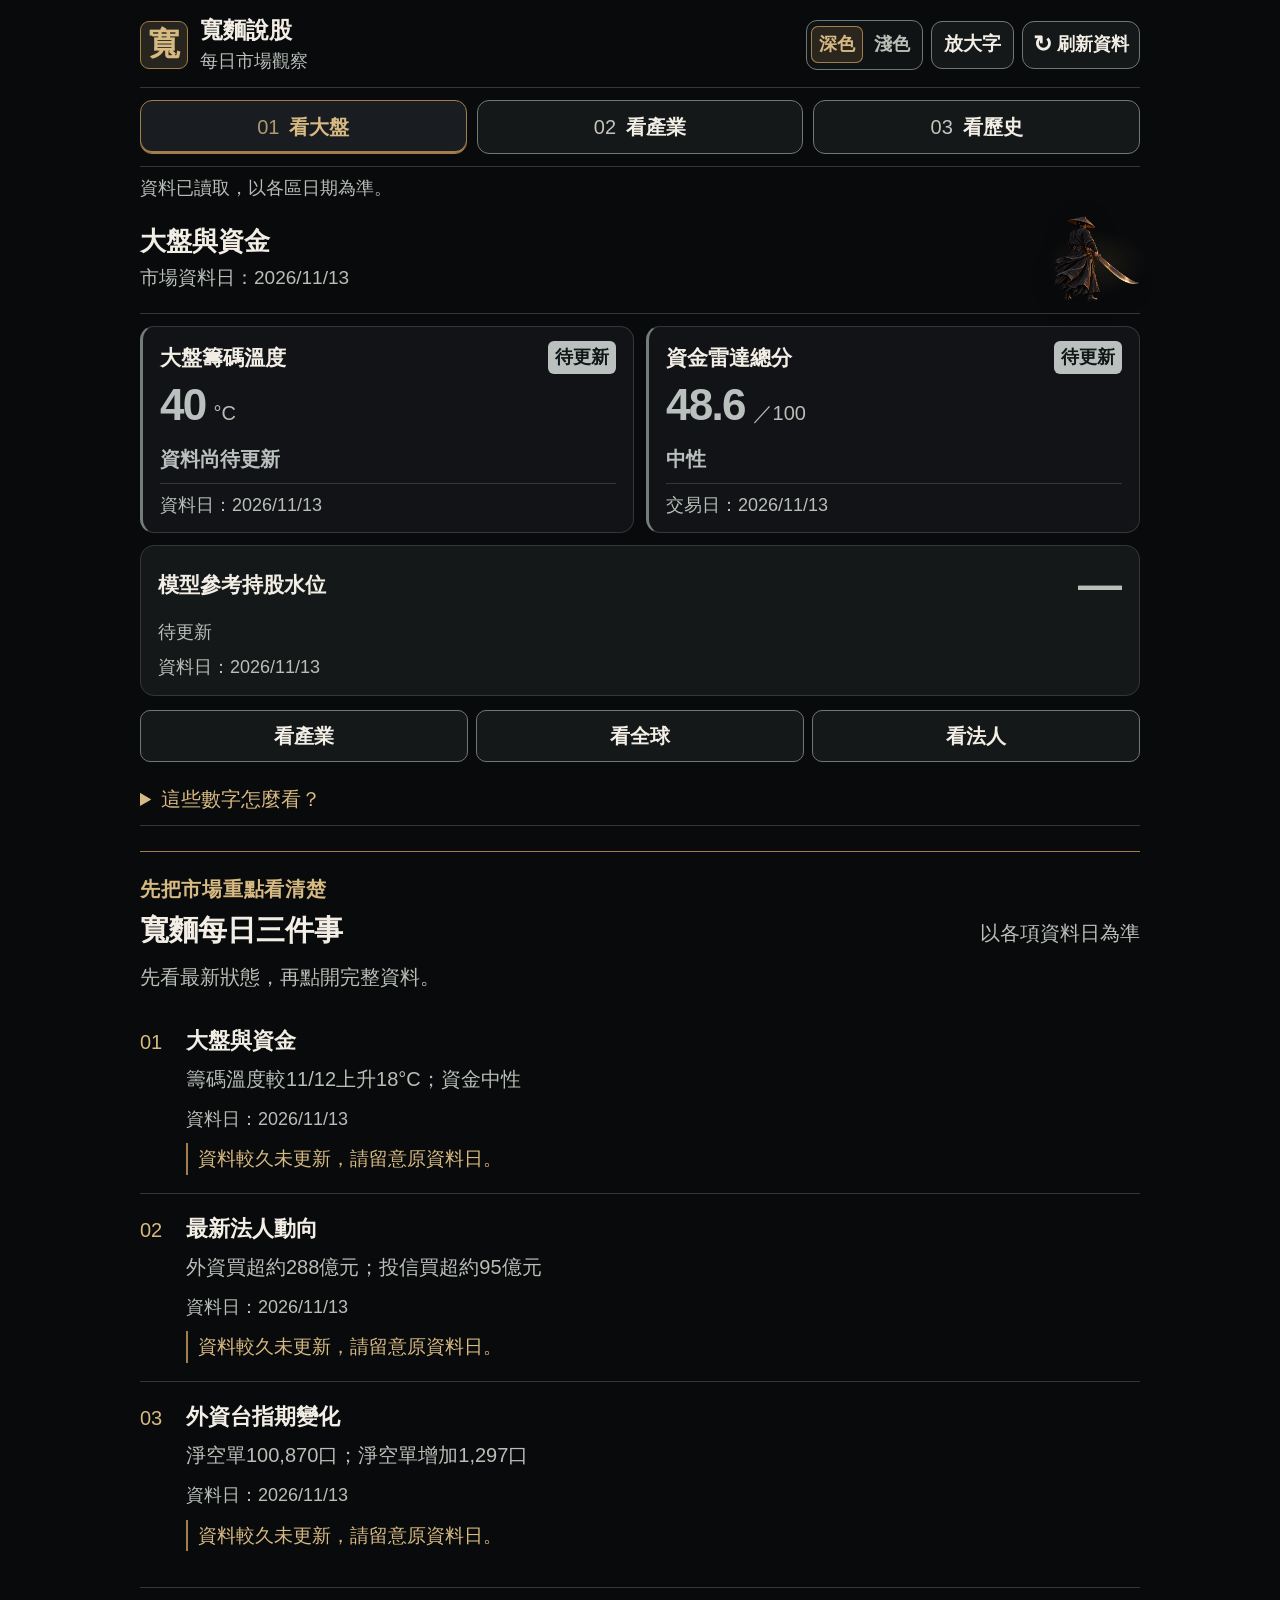
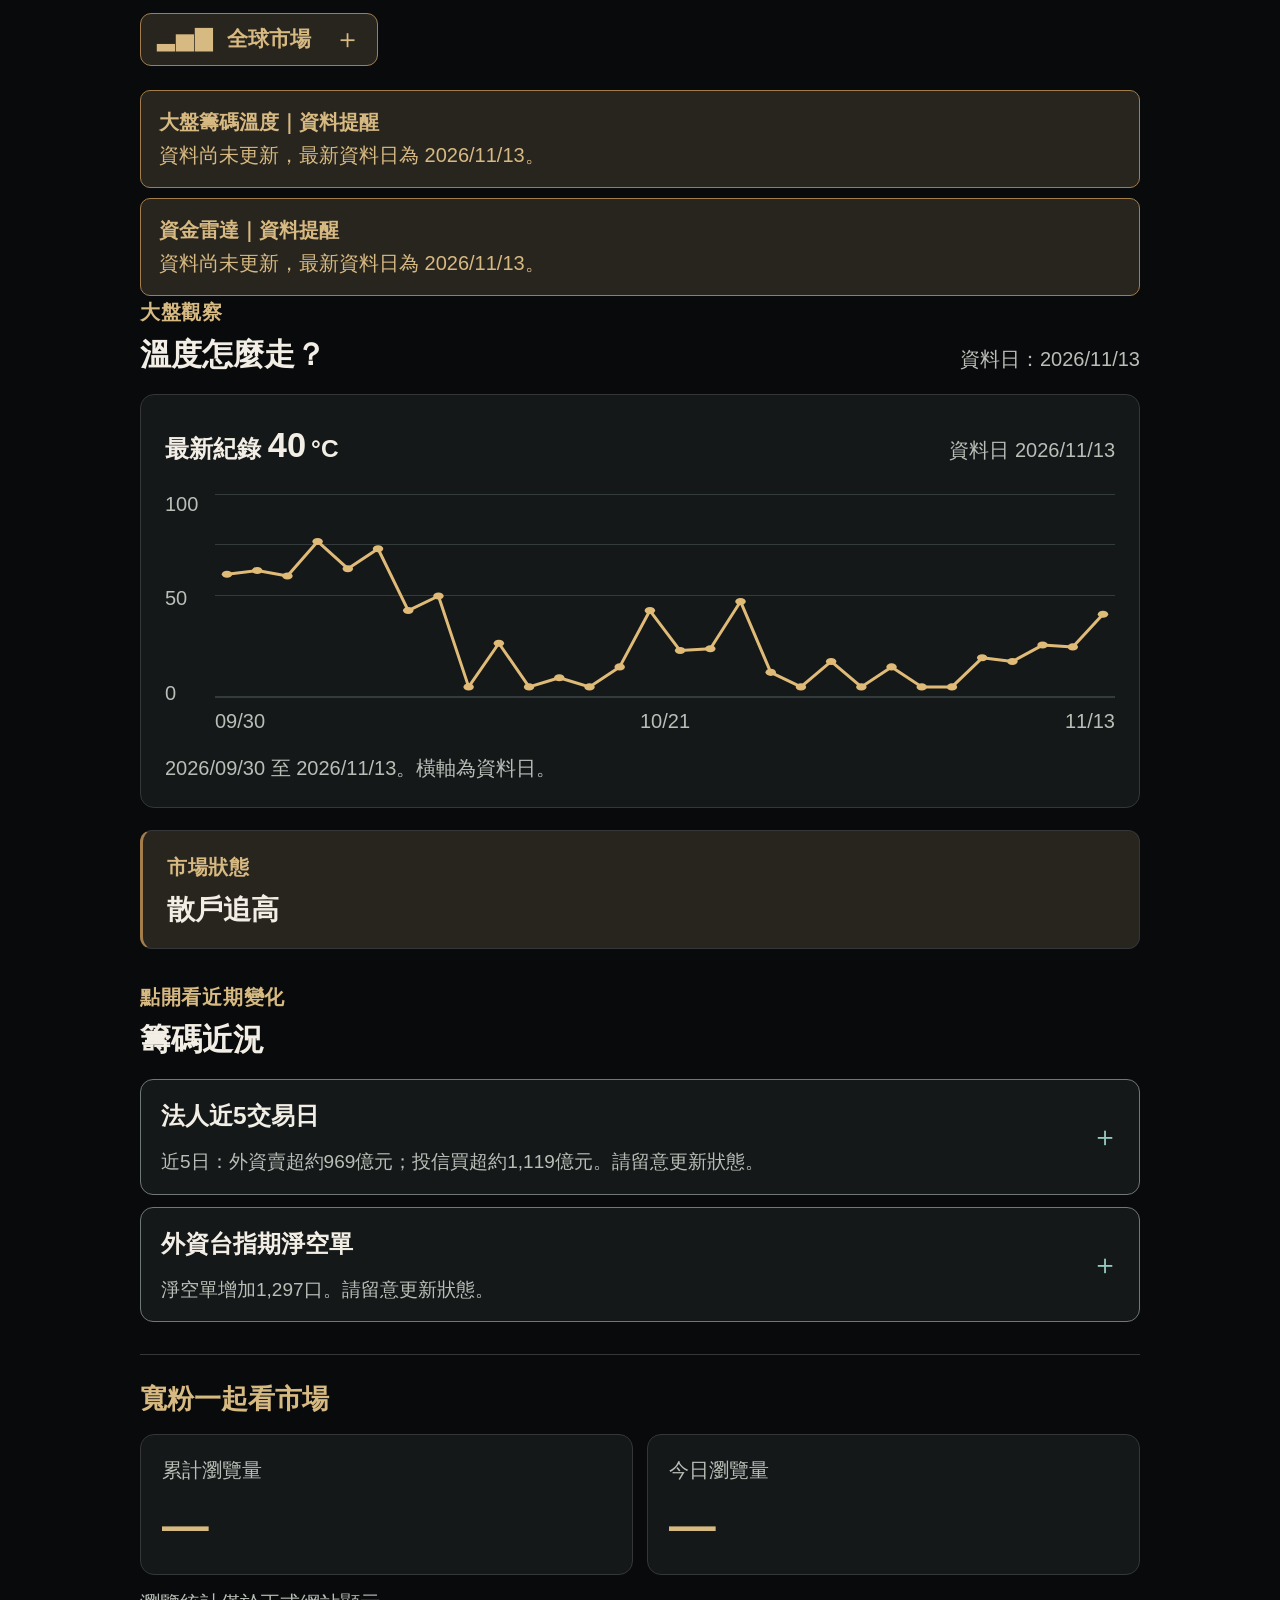
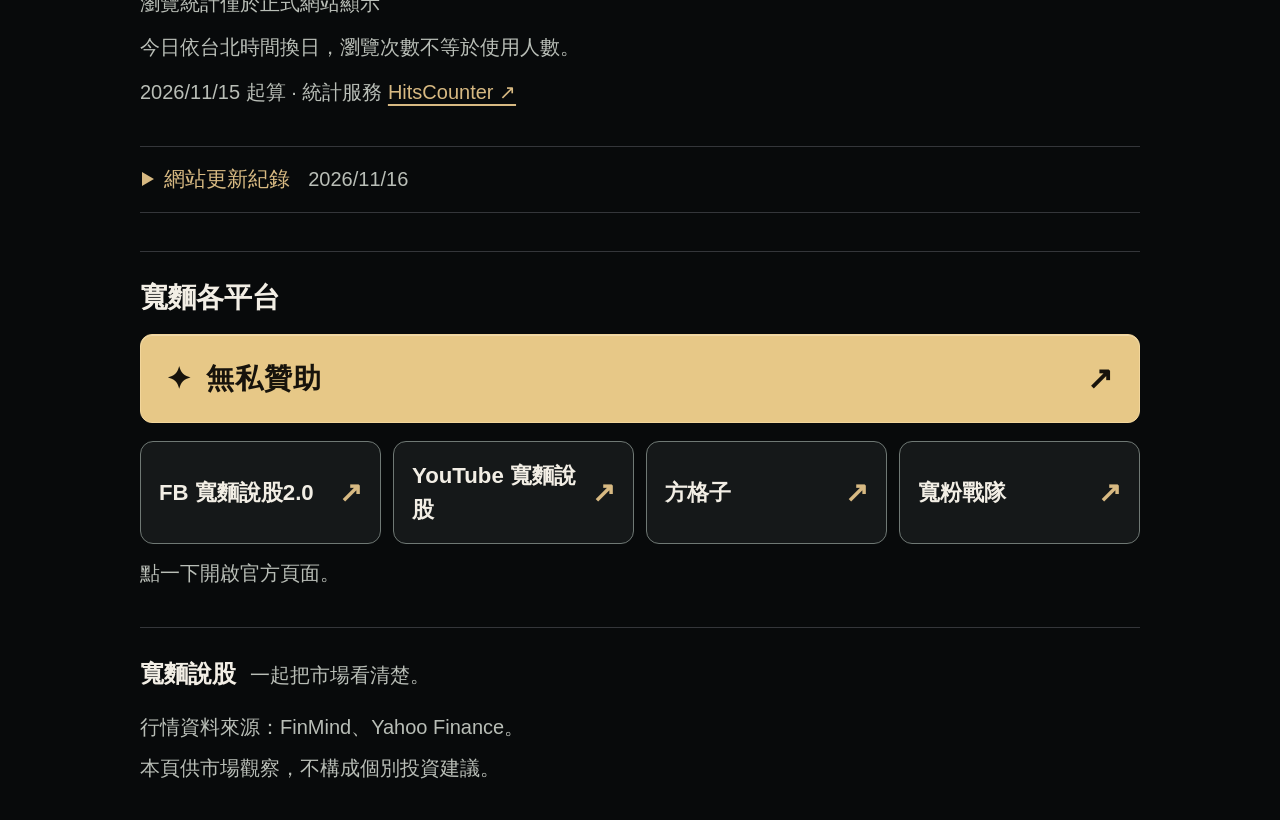
==== commit f2ae9b43: "Update market summary" ====
--- a/web/index.html
+++ b/web/index.html
@@ -4,7 +4,7 @@
     <meta charset="UTF-8">
     <meta name="viewport" content="width=device-width, initial-scale=1">
     <meta id="theme-color" name="theme-color" content="#080A0B">
-    <meta name="kuanmian-ui-version" content="20261116-24">
+    <meta name="kuanmian-ui-version" content="20261116-25">
     <meta name="description" content="寬麵說股：一起看懂大盤籌碼溫度、產業資金與歷史變化。">
     <title>寬麵說股｜大盤與資金雷達</title>
     <script>
@@ -19,8 +19,8 @@
         document.getElementById("theme-color").setAttribute("content", theme === "light" ? "#F5F1E9" : "#080A0B");
       })();
     </script>
-    <link rel="stylesheet" href="./styles.css?v=20261116-24">
-    <script src="./app.js?v=20261116-24" defer></script>
+    <link rel="stylesheet" href="./styles.css?v=20261116-25">
+    <script src="./app.js?v=20261116-25" defer></script>
   </head>
   <body>
     <a class="skip-link" href="#main-content">跳到主要內容</a>
@@ -92,10 +92,16 @@
         </details>
 
         <section id="latest-highlights" class="latest-highlights" aria-labelledby="highlights-title">
-          <div class="brief-heading"><div><p class="eyebrow">從這次變化開始看</p><h2 id="highlights-title">這次看這裡</h2></div><p id="highlights-date" class="section-date">資料日：—</p></div>
+          <div class="brief-heading"><div><p class="eyebrow">先把市場重點看清楚</p><h2 id="highlights-title">寬麵每日三件事</h2></div><p id="highlights-date" class="section-date">依各項資料日</p></div>
           <p id="highlights-status" class="brief-status"></p>
-          <div id="highlight-list" class="highlight-list"><p class="empty-state">正在整理已保存的變化…</p></div>
-          <button id="brief-industry-button" class="brief-action" type="button">看產業變化 <span aria-hidden="true">→</span></button>
+          <div id="daily-brief-list" class="highlight-list daily-brief-list"><p class="empty-state">正在整理市場重點…</p></div>
+          <details id="industry-highlight-details" class="industry-highlight-details" hidden>
+            <summary>產業變化重點</summary>
+            <p id="industry-highlights-date" class="section-date"></p>
+            <p id="industry-highlights-status" class="brief-status"></p>
+            <div id="highlight-list" class="highlight-list"></div>
+            <button id="brief-industry-button" class="brief-action" type="button">看產業變化 <span aria-hidden="true">→</span></button>
+          </details>
         </section>
 
         <section class="global-section" aria-label="全球市場行情">
@@ -126,11 +132,11 @@
             <div class="section-heading"><div><p class="eyebrow">點開看近期變化</p><h2 id="chips-title">籌碼近況</h2></div></div>
             <div class="chips-disclosures">
               <article class="chips-disclosure">
-                <button class="chips-toggle" type="button" aria-expanded="false" aria-controls="chips-institutional" data-disclosure="chips-institutional"><span>法人近5交易日</span><span class="disclosure-symbol" aria-hidden="true">＋</span></button>
+                <button class="chips-toggle" type="button" aria-expanded="false" aria-controls="chips-institutional" data-disclosure="chips-institutional"><span class="chips-toggle-copy"><span>法人近5交易日</span><span id="institutional-toggle-summary" class="chips-toggle-summary">正在整理近期動向…</span></span><span class="disclosure-symbol" aria-hidden="true">＋</span></button>
                 <div id="chips-institutional" class="chips-content" hidden><p class="empty-state">尚未取得資料。</p></div>
               </article>
               <article class="chips-disclosure">
-                <button class="chips-toggle" type="button" aria-expanded="false" aria-controls="chips-futures" data-disclosure="chips-futures"><span id="chips-futures-title">外資台指期淨空單</span><span class="disclosure-symbol" aria-hidden="true">＋</span></button>
+                <button class="chips-toggle" type="button" aria-expanded="false" aria-controls="chips-futures" data-disclosure="chips-futures"><span class="chips-toggle-copy"><span id="chips-futures-title">外資台指期淨空單</span><span id="futures-toggle-summary" class="chips-toggle-summary">正在整理口數變化…</span></span><span class="disclosure-symbol" aria-hidden="true">＋</span></button>
                 <div id="chips-futures" class="chips-content" hidden><p class="empty-state">尚未取得資料。</p></div>
               </article>
             </div>
@@ -141,6 +147,11 @@
           <div class="section-heading"><div><p id="industry-eyebrow" class="eyebrow">產業資金觀察</p><h2 id="industry-title">細產業資金前 10</h2></div><p id="industry-date" class="section-date">資料日：—</p></div>
           <p id="industry-description" class="section-description">只列資金分數前 10 個細產業，點開看產業變化。</p>
           <p id="industry-update-note" class="industry-update-note" role="status"></p>
+          <section id="watched-industries" class="watched-industries" aria-labelledby="watched-title">
+            <div class="watched-heading"><h3 id="watched-title" tabindex="-1">我關注的產業</h3><p id="watched-industry-note">從下方點「關注」，同一瀏覽器最多記住5個。</p></div>
+            <p id="watched-industry-status" class="watched-industry-status" role="status" aria-live="polite"></p>
+            <div id="watched-industry-list" class="watched-industry-list"><p class="watched-empty">先選你常看的產業，下次就容易找到。</p></div>
+          </section>
           <div class="industry-modes" role="group" aria-label="產業查看方式">
             <button id="industry-mode-ranking" type="button" aria-pressed="true">看排名</button>
             <button id="industry-mode-change" type="button" aria-pressed="false">看升降</button>
@@ -187,6 +198,7 @@
           <summary>網站更新紀錄 <span>2026/11/16</span></summary>
           <div class="release-content">
             <p class="release-caption">功能維護與市場資料日期分開記錄。</p>
+            <article><time datetime="2026-11-16">11/16</time><p>新增寬麵每日三件事、法人近期合計與收合摘要；產業可按「關注」記在同一瀏覽器，掉出本期前10時會明確標示。</p></article>
             <article><time datetime="2026-11-16">11/16</time><p>首頁先看市場日期、大盤與資金結果及參考水位；加入可保存的大字選擇、白話數字說明與市場分類。刷新保留展開內容，後續新版提供更新提醒。</p></article>
             <article><time datetime="2026-11-15">11/15</time><p>新增可展開的全球市場，查看原油、黃金、VIX 與各國指數的漲跌長條、價格及資料日。入口提前、最新變化摘要、產業名次變動與雷達比較上線；新增累計與今日瀏覽量，首頁換上黑袍持刀浪客。</p></article>
             <article><time datetime="2026-11-14">11/14</time><p>加入產業近5筆走勢、分數升降標示，恢復模型參考持股水位，並調整手機閱讀間距。</p></article>
--- a/web/styles.css
+++ b/web/styles.css
@@ -404,11 +404,6 @@
 .reading-guide dl>div{margin-top:12px}
 .reading-guide dt{font-size:1rem;font-weight:650}
 .reading-guide dd{margin:4px 0 0;color:var(--muted);font-size:.95rem;overflow-wrap:anywhere}
-.latest-highlights[data-empty="true"]{margin:14px 0;padding:0;border:0}
-.latest-highlights[data-empty="true"] .brief-heading{display:none}
-.latest-highlights[data-empty="true"] .brief-status{margin:0}
-.latest-highlights[data-empty="true"] .highlight-list{margin:0}
-.latest-highlights[data-empty="true"] .brief-empty{padding:0;font-size:.95rem}
 .industry-score-unit{margin-left:5px;font-size:.9rem;font-weight:400;color:var(--muted)}
 .industry-metrics{row-gap:8px}
 .industry-trend-single{display:flex;align-items:baseline;justify-content:space-between;flex-wrap:wrap;gap:7px 14px;padding:14px 0;margin:0 0 16px;border-bottom:1px solid var(--line)}
@@ -509,3 +504,72 @@
   .holding-reference-value{text-align:left}
   .platform-grid{grid-template-columns:minmax(0,1fr)}
 }
+
+/* Daily facts and personal shortcuts reuse the public results and reading scale. */
+.daily-brief-list{margin-top:12px}
+.daily-brief-list .highlight-row{min-width:0;grid-template-columns:1.6rem minmax(0,1fr);gap:10px 14px;padding:18px 0}
+.daily-brief-list .highlight-row>div{min-width:0}
+.daily-brief-list .highlight-row h3{font-size:1.1rem;line-height:1.5}
+.daily-brief-list .highlight-row p{font-size:1rem;line-height:1.65}
+.daily-brief-list .highlight-row .daily-brief-date{margin-top:9px;font-size:.9rem;line-height:1.6;color:var(--muted)}
+.daily-brief-list .highlight-row .daily-brief-note{margin-top:10px;padding-left:10px;border-left:2px solid var(--gold);font-size:.95rem;color:var(--gold-text)}
+.daily-brief-date time{white-space:normal;overflow-wrap:anywhere}
+.industry-highlight-details{margin-top:12px;border-top:1px solid var(--line)}
+.industry-highlight-details>summary{min-height:52px;padding:12px 0;color:var(--gold-text);font-size:1rem;font-weight:650;line-height:1.5;cursor:pointer;overflow-wrap:anywhere}
+.industry-highlight-details .highlight-list{margin-top:0}
+.industry-highlight-details .brief-action{max-width:100%;white-space:normal;overflow-wrap:anywhere}
+.chips-toggle{align-items:center;gap:14px}
+.chips-toggle-copy{display:flex;flex:1;flex-direction:column;min-width:0;gap:10px}
+.chips-toggle-copy>span{display:block;min-width:0;max-width:100%;white-space:normal;overflow-wrap:anywhere}
+.chips-toggle-summary{font-size:.95rem;font-weight:400;line-height:1.65;color:var(--muted)}
+.chips-summary{min-width:0;padding-bottom:22px;margin-bottom:20px;border-bottom:1px solid var(--line)}
+.chips-summary h3{font-size:1.15rem;line-height:1.5;overflow-wrap:anywhere}
+.chips-summary-range{margin-top:7px;color:var(--muted);font-size:.95rem;line-height:1.6;overflow-wrap:anywhere}
+.chips-summary-values{display:grid;grid-template-columns:repeat(3,minmax(0,1fr));gap:12px;margin:16px 0 0}
+.chips-summary-values>div{min-width:0;padding:14px 12px;border:1px solid var(--line);border-radius:10px;background:var(--panel)}
+.chips-summary-values dt{font-size:1rem;line-height:1.5;color:var(--muted);overflow-wrap:anywhere}
+.chips-summary-values dd{margin:7px 0 0;font-size:1.15rem;font-weight:700;line-height:1.55;font-variant-numeric:tabular-nums;overflow-wrap:anywhere}
+.chips-summary-value,.chips-summary-days{display:block}
+.chips-summary-days,.chips-summary-note{margin-top:8px;font-size:.95rem;line-height:1.65;color:var(--muted);overflow-wrap:anywhere}
+.chips-summary-note{margin-top:14px}
+.watched-industries{margin:0 0 22px;padding:19px 20px;border:1px solid var(--gold);border-radius:var(--radius);background:var(--gold-soft);min-width:0}
+.watched-heading{display:flex;flex-wrap:wrap;align-items:baseline;justify-content:space-between;gap:8px 18px}
+.watched-heading h3{font-size:1.15rem;line-height:1.5;color:var(--gold-text);overflow-wrap:anywhere}
+#watched-industry-note{max-width:100%;font-size:.95rem;line-height:1.65;color:var(--muted);overflow-wrap:anywhere}
+.watched-industry-status{margin-top:10px;font-size:.95rem;line-height:1.65;color:var(--gold-text);overflow-wrap:anywhere}
+.watched-industry-status:empty{display:none}
+.watched-industry-list{display:grid;gap:10px;margin-top:14px;min-width:0}
+.watched-empty{font-size:1rem;line-height:1.65;color:var(--muted);overflow-wrap:anywhere}
+.watched-item{display:grid;grid-template-columns:minmax(0,1fr) auto;align-items:stretch;gap:10px;min-width:0}
+.watched-open{display:flex;flex-wrap:wrap;align-items:baseline;justify-content:space-between;gap:8px 16px;min-width:0;max-width:100%;min-height:52px;padding:12px 14px;border:1px solid var(--control-line);border-radius:10px;background:var(--panel);text-align:left;line-height:1.6;overflow-wrap:anywhere}
+.watched-name{min-width:0;max-width:100%;font-size:1rem;font-weight:650;overflow-wrap:anywhere}
+.watched-value{font-size:1.1rem;font-weight:700;line-height:1.5;font-variant-numeric:tabular-nums;overflow-wrap:anywhere}
+.watched-status{flex-basis:100%;min-width:0;font-size:.95rem;line-height:1.6;color:var(--muted);overflow-wrap:anywhere}
+.watched-remove,.industry-watch-button{display:inline-flex;align-items:center;justify-content:center;min-height:48px;max-width:100%;padding:9px 14px;border:1px solid var(--control-line);border-radius:9px;background:var(--panel-deep);font-size:.95rem;font-weight:650;line-height:1.5;white-space:normal;overflow-wrap:anywhere}
+.watched-remove{color:var(--muted)}
+.industry-item-heading{display:grid;grid-template-columns:minmax(0,1fr) auto;align-items:center;min-width:0;scroll-margin-top:5rem}
+.industry-item-heading .industry-toggle{min-width:0}
+.industry-watch-button{margin:12px 15px 12px 0}
+.industry-watch-button[aria-pressed="true"]{border-color:var(--gold);background:var(--gold-soft);color:var(--gold-text)}
+@media(hover:hover){.watched-open:hover,.watched-remove:hover,.industry-watch-button:hover{background:var(--hover)}}
+@media(max-width:700px){
+  .daily-brief-list .highlight-row{grid-template-columns:1.45rem minmax(0,1fr);gap:9px 10px}
+  .chips-summary-values{grid-template-columns:minmax(0,1fr);gap:10px}
+  .chips-summary-values>div{padding:14px}
+  .watched-industries{padding:16px 15px}
+  .watched-item{grid-template-columns:minmax(0,1fr);gap:8px}
+  .watched-remove{justify-self:end}
+  .industry-item-heading{grid-template-columns:minmax(0,1fr)}
+  .industry-watch-button{justify-self:end;min-width:4.5em;margin:0 16px 14px}
+}
+@media(max-width:360px){
+  .watched-industries{padding:15px 12px}
+  .daily-brief-list .highlight-row{grid-template-columns:minmax(0,1fr)}
+  .daily-brief-list .highlight-index{padding:0}
+  .industry-watch-button{margin-right:12px}
+}
+:root[data-text-size="large"] .chips-summary-values{grid-template-columns:minmax(0,1fr)}
+:root[data-text-size="large"] .industry-item-heading{grid-template-columns:minmax(0,1fr)}
+:root[data-text-size="large"] .industry-watch-button{justify-self:end;margin:0 16px 14px}
+:root[data-text-size="large"] .watched-item{grid-template-columns:minmax(0,1fr)}
+:root[data-text-size="large"] .watched-remove{justify-self:end}
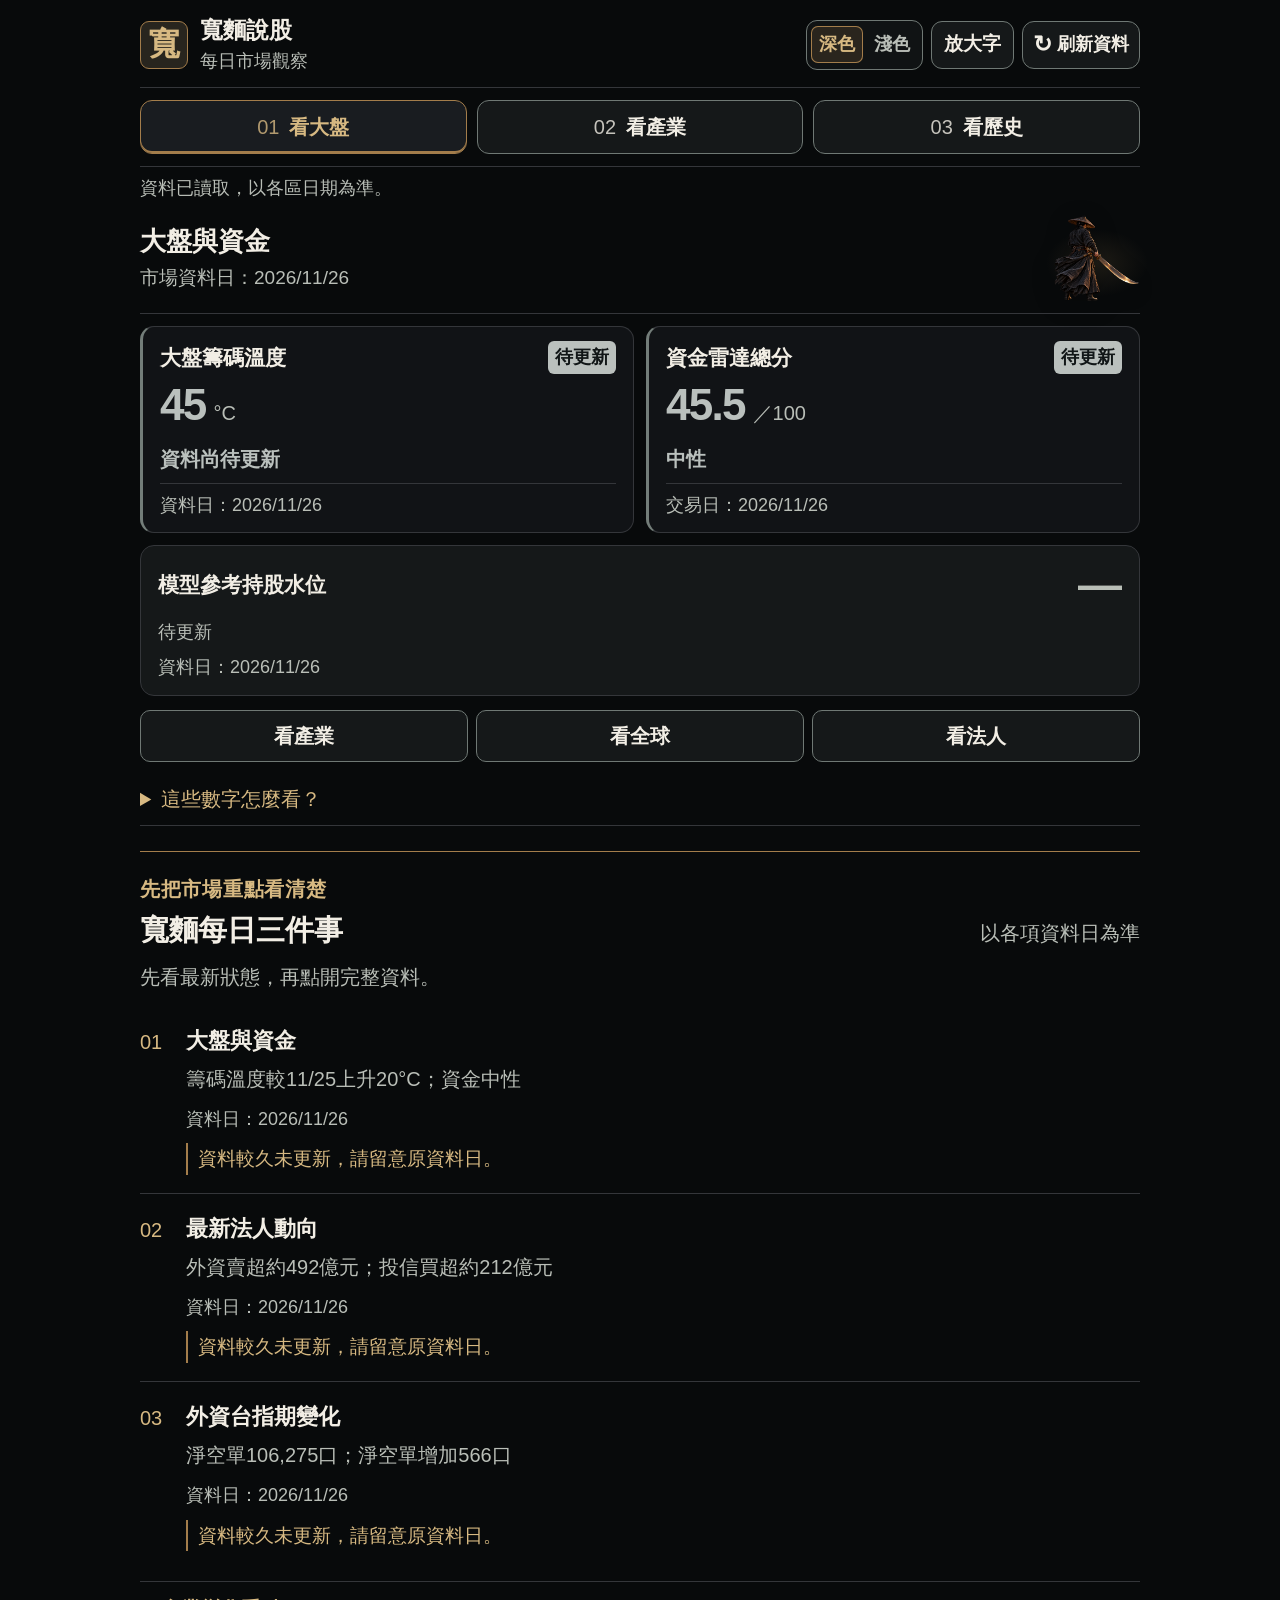
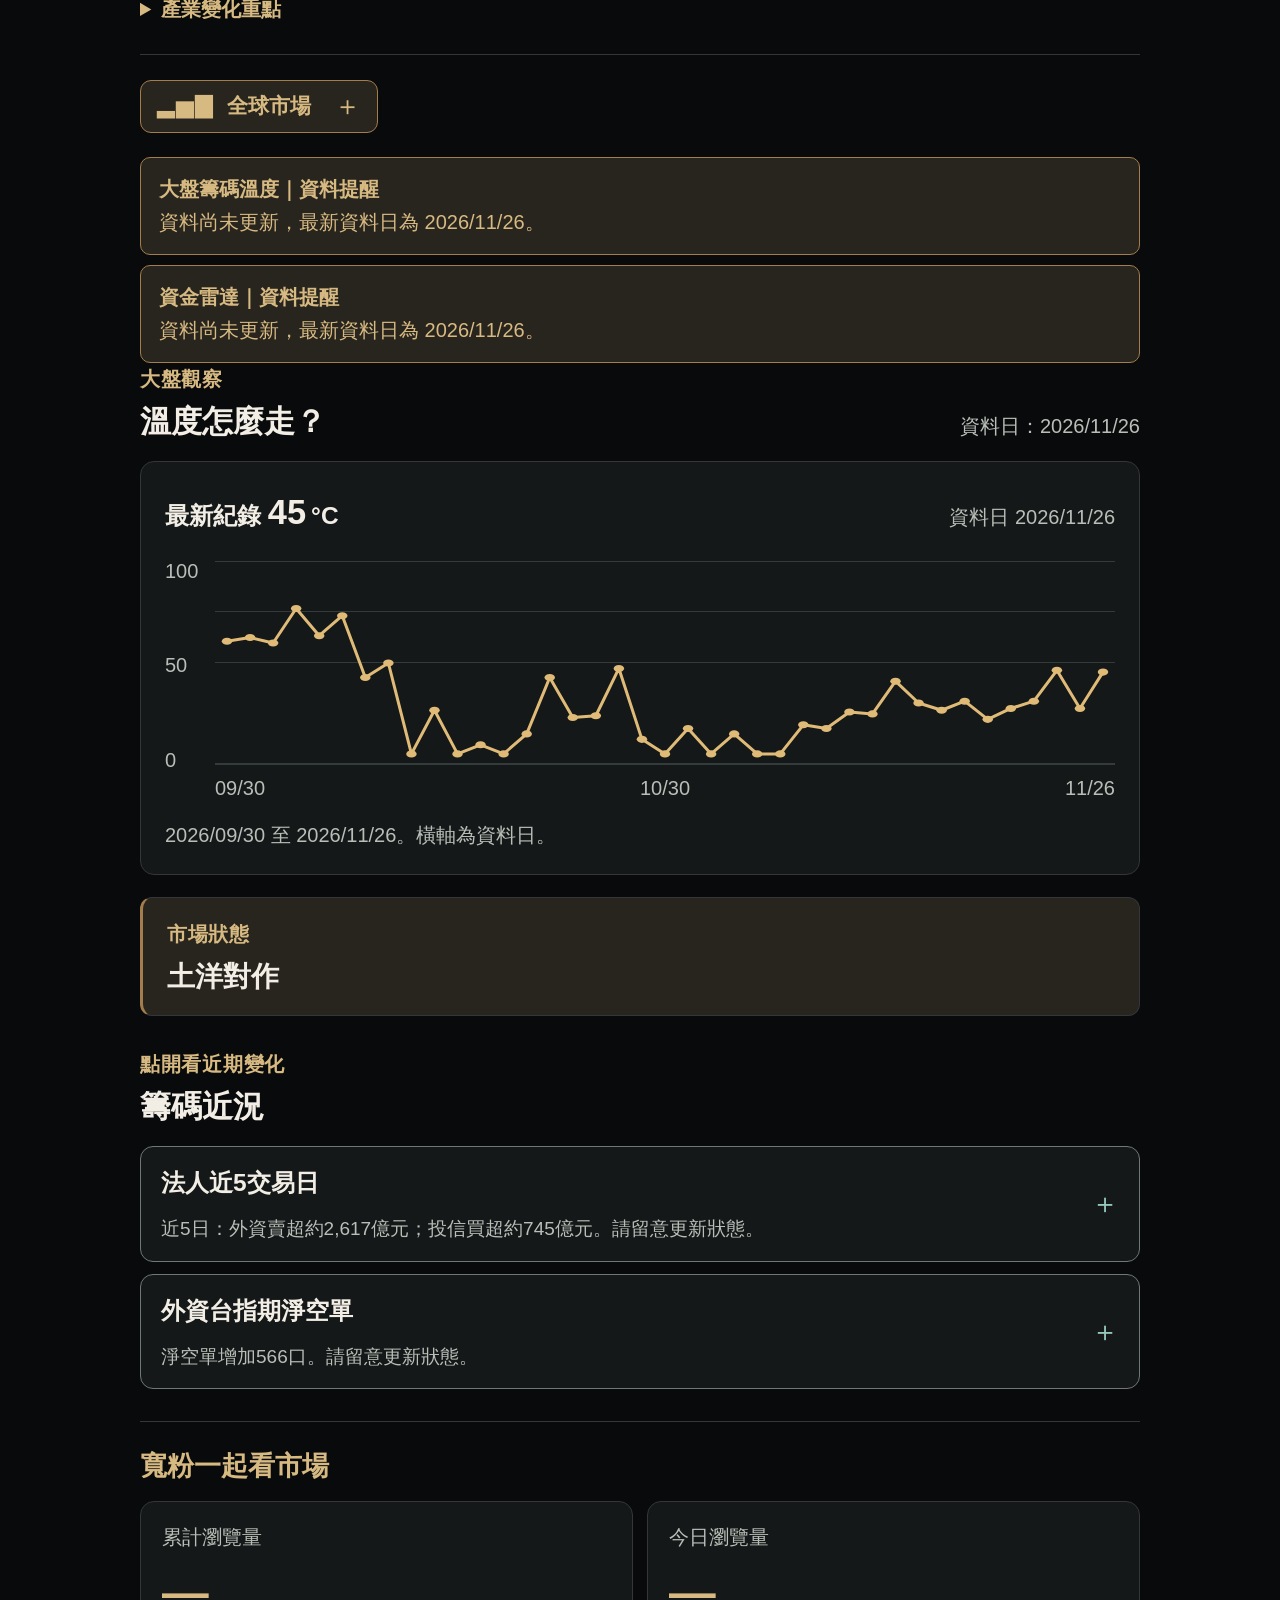
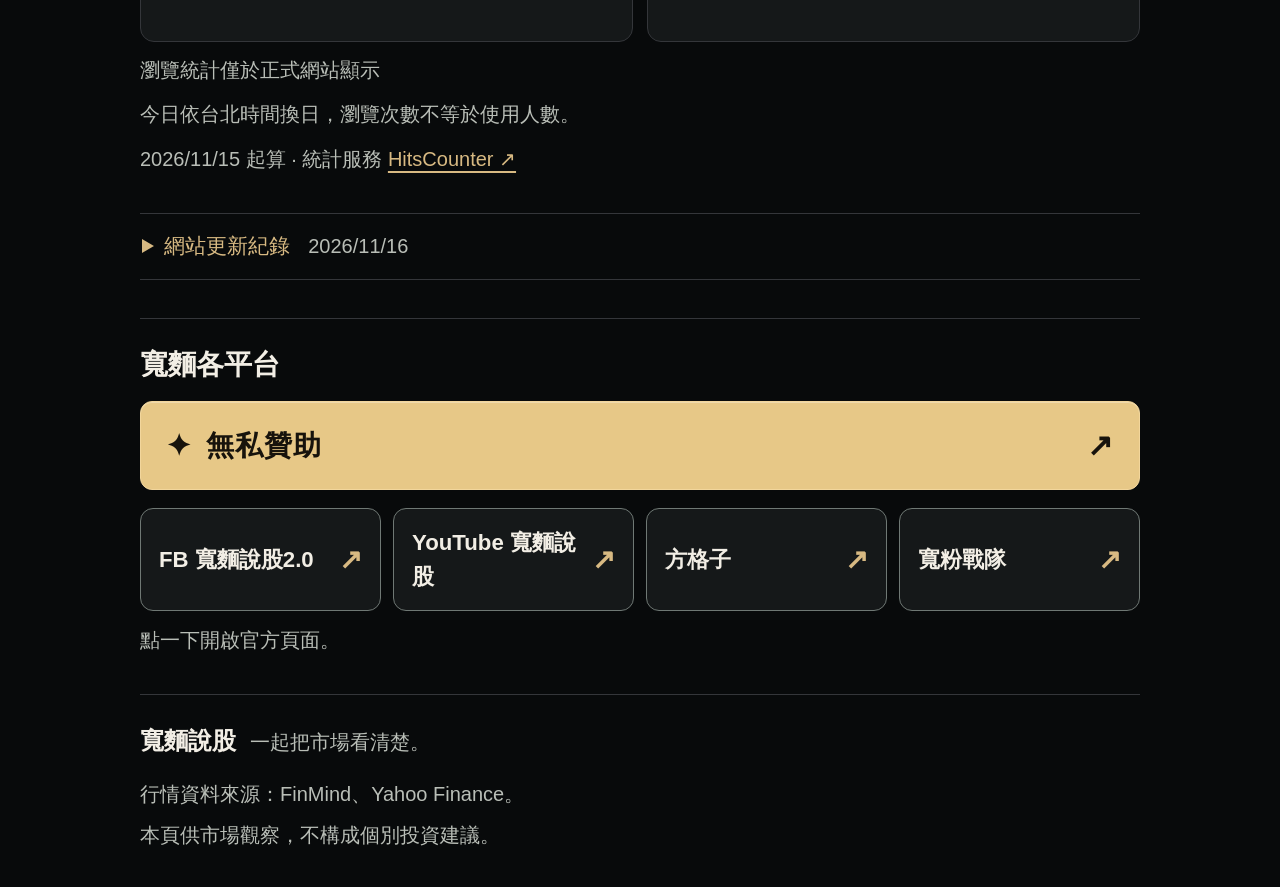
==== commit 54bbfea9: "Update market summary" ====
--- a/web/index.html
+++ b/web/index.html
@@ -4,7 +4,7 @@
     <meta charset="UTF-8">
     <meta name="viewport" content="width=device-width, initial-scale=1">
     <meta id="theme-color" name="theme-color" content="#080A0B">
-    <meta name="kuanmian-ui-version" content="20261116-25">
+    <meta name="kuanmian-ui-version" content="20261127-26">
     <meta name="description" content="寬麵說股：一起看懂大盤籌碼溫度、產業資金與歷史變化。">
     <title>寬麵說股｜大盤與資金雷達</title>
     <script>
@@ -19,8 +19,8 @@
         document.getElementById("theme-color").setAttribute("content", theme === "light" ? "#F5F1E9" : "#080A0B");
       })();
     </script>
-    <link rel="stylesheet" href="./styles.css?v=20261116-25">
-    <script src="./app.js?v=20261116-25" defer></script>
+    <link rel="stylesheet" href="./styles.css?v=20261127-26">
+    <script src="./app.js?v=20261127-26" defer></script>
   </head>
   <body>
     <a class="skip-link" href="#main-content">跳到主要內容</a>
